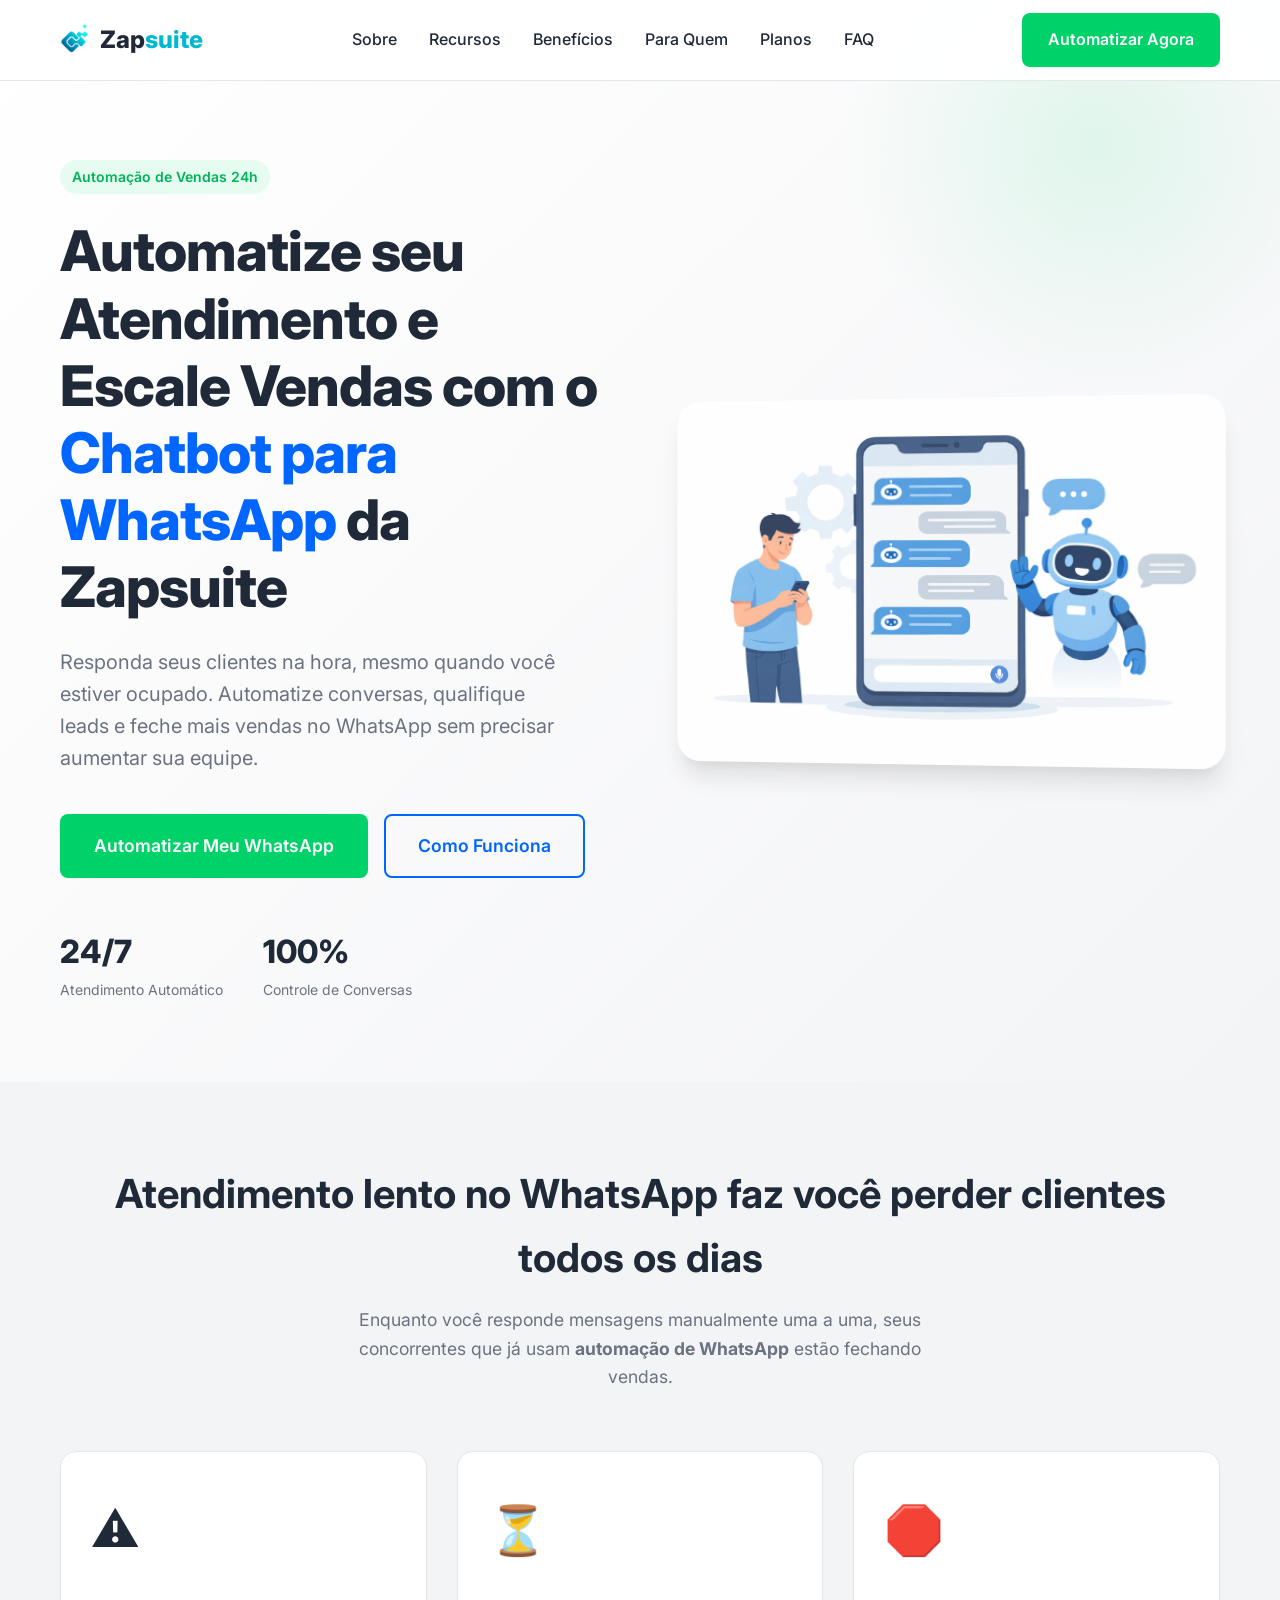
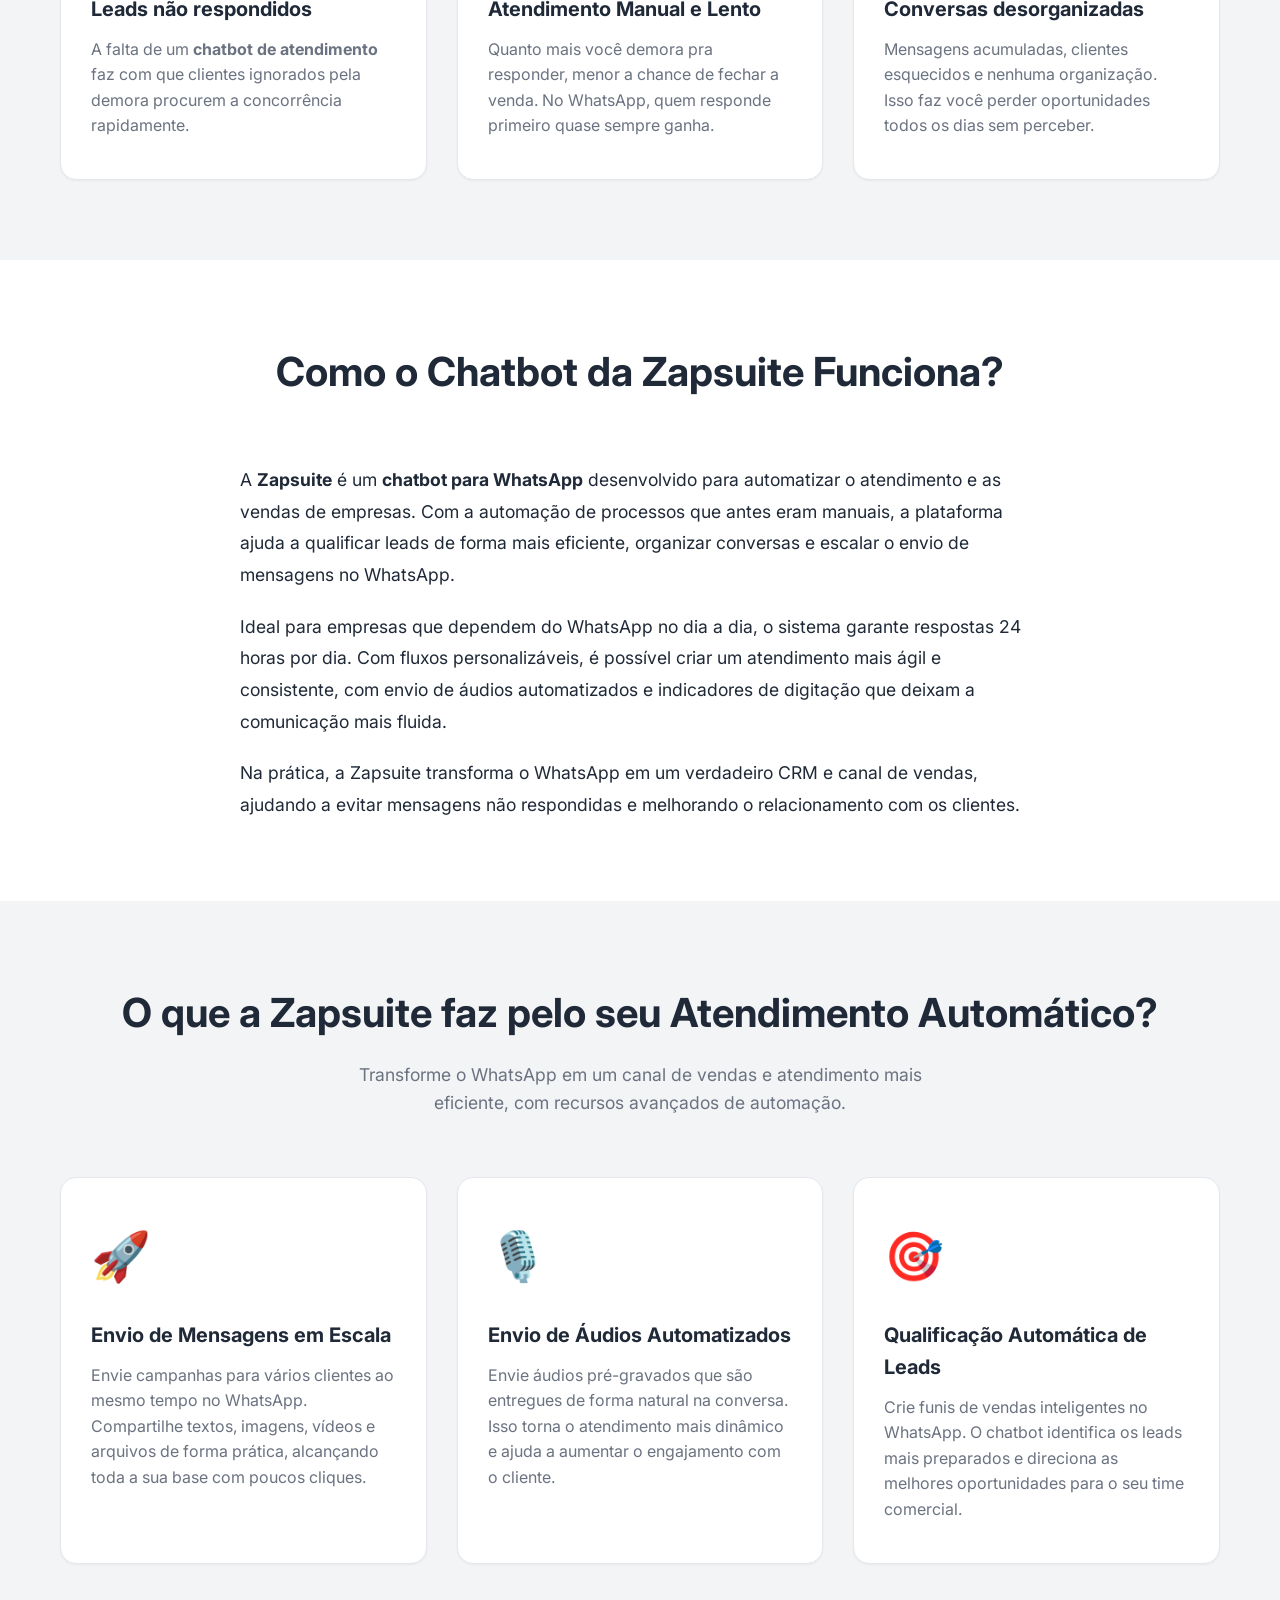
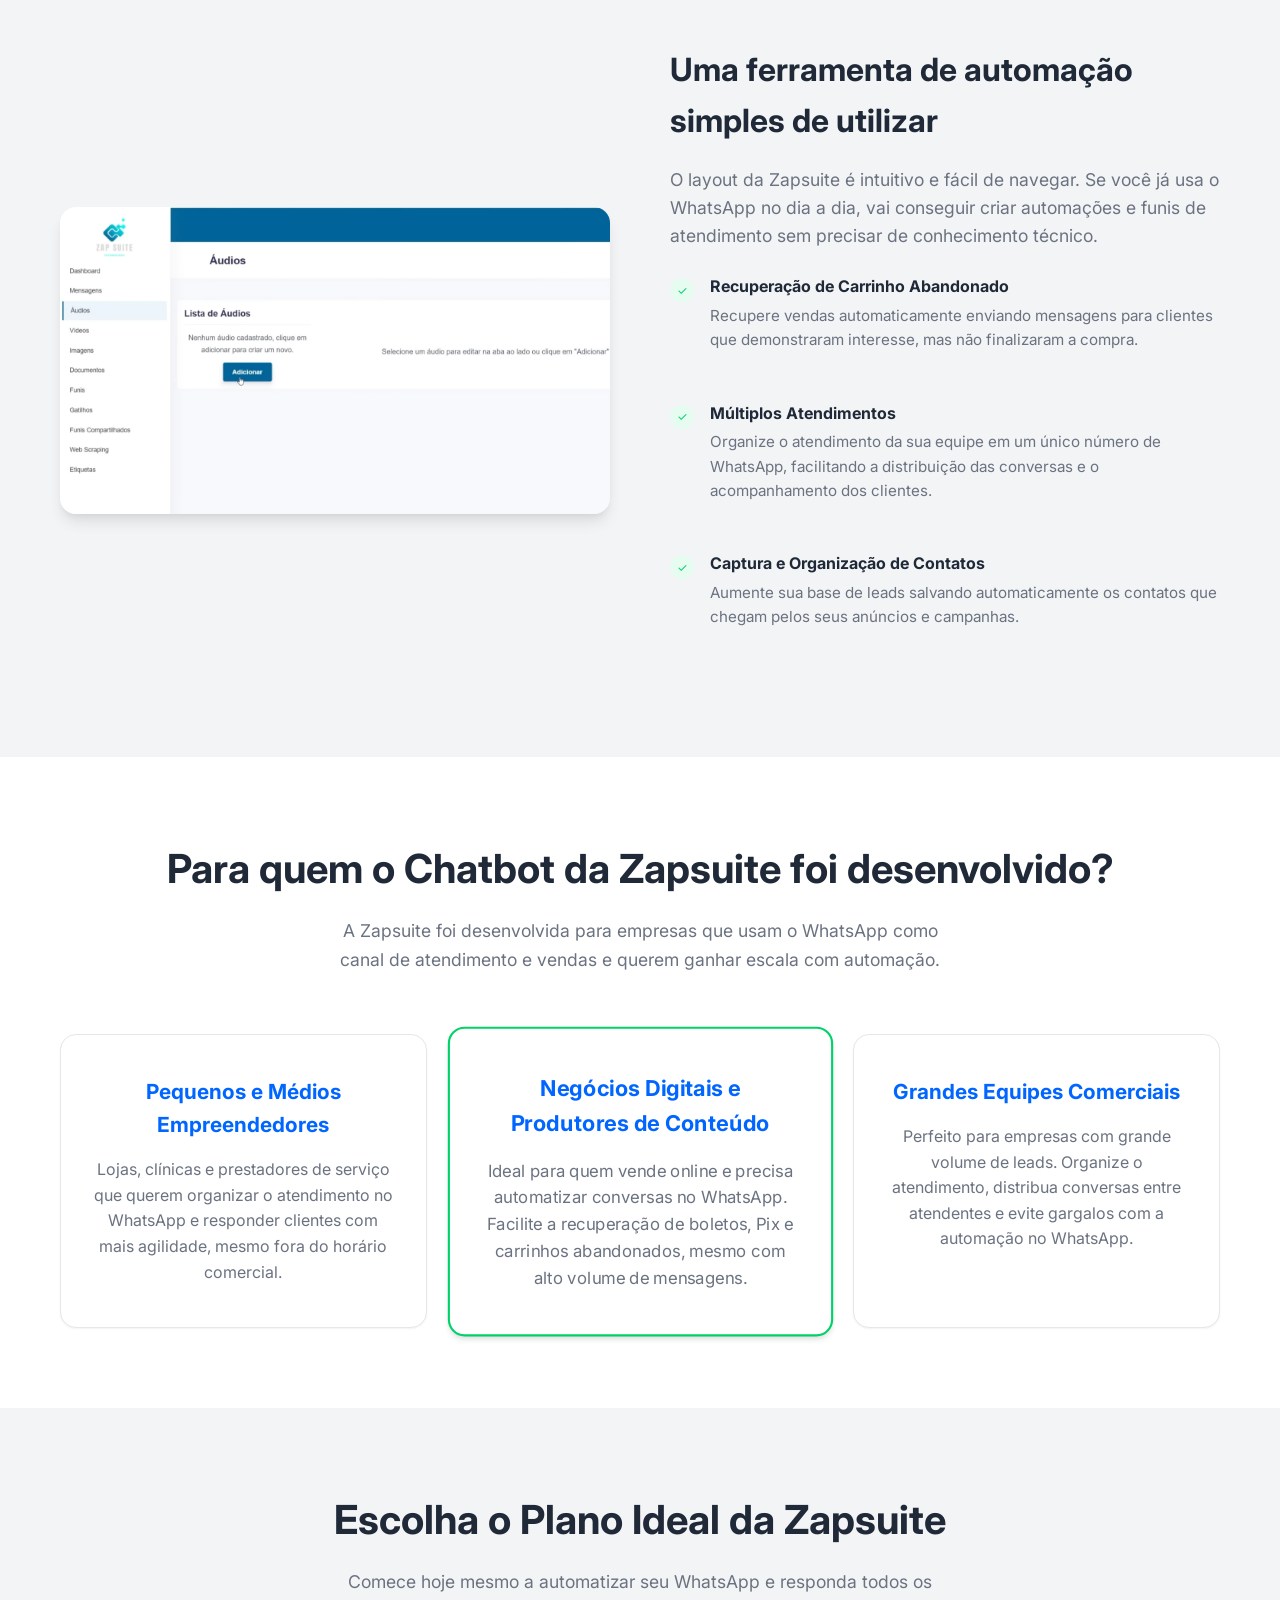
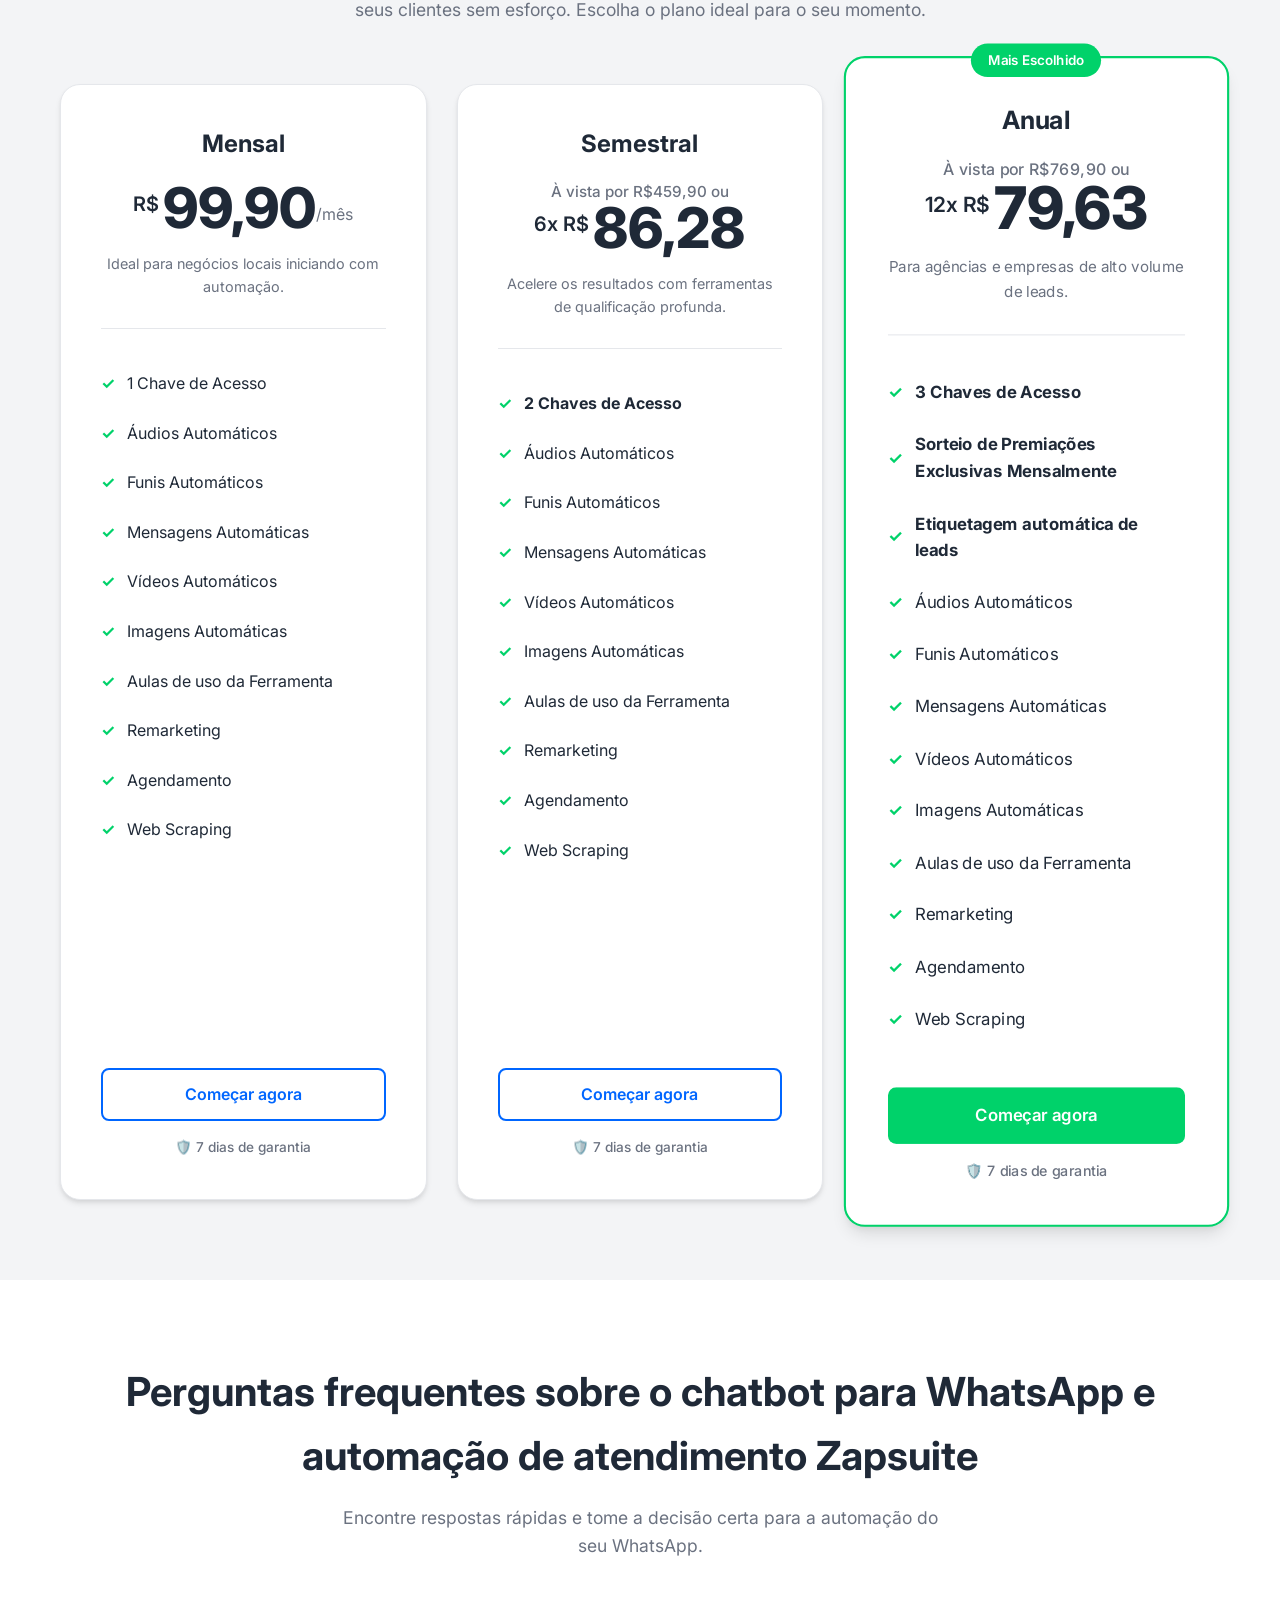
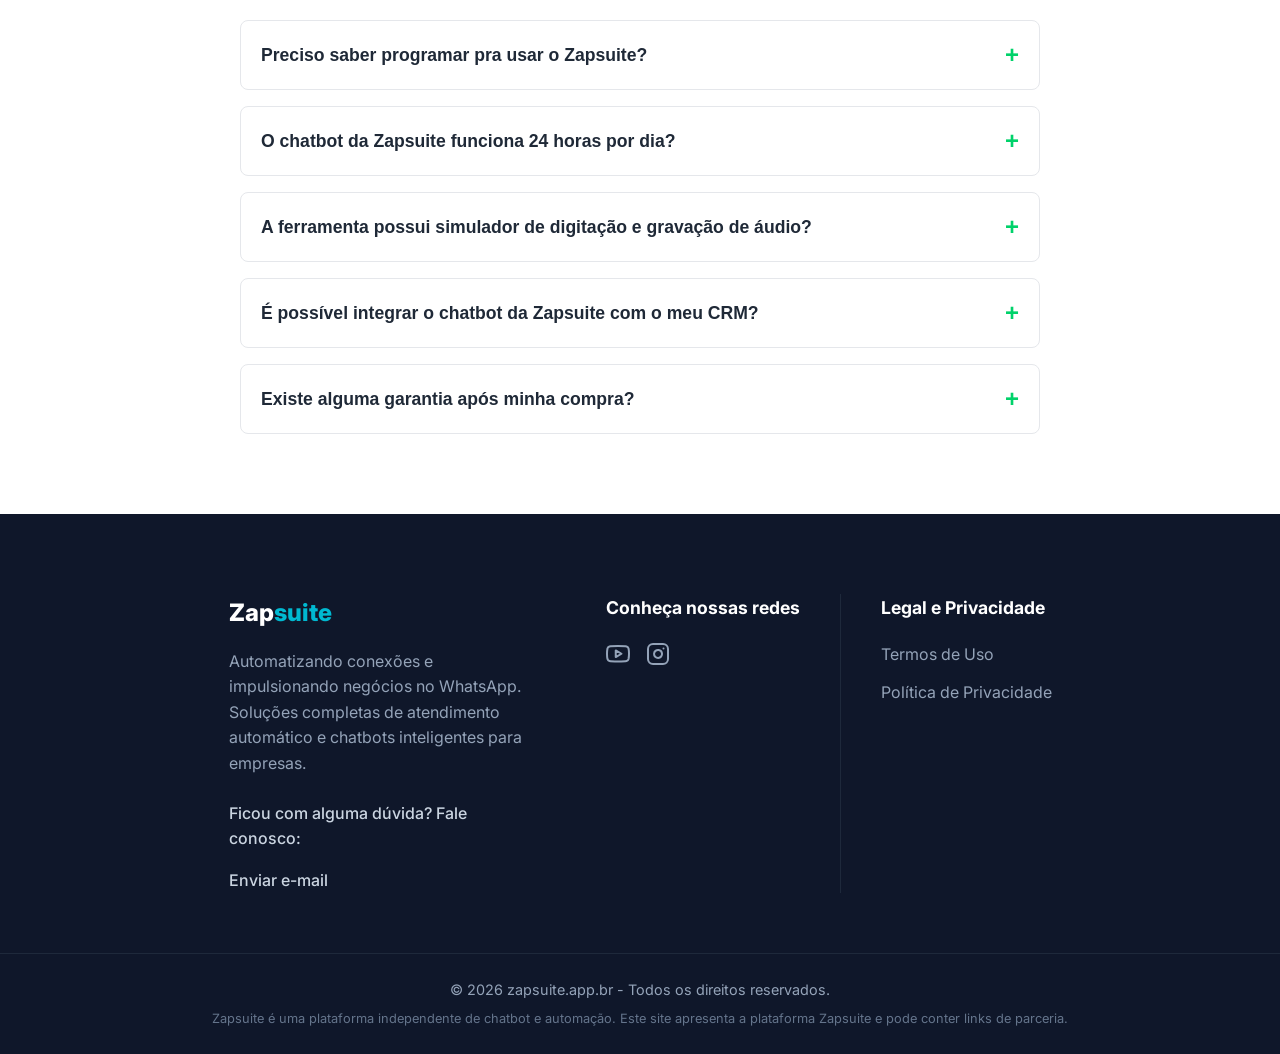
==== index.html @ 50830dad "Update index.html" ====
<!DOCTYPE html>
<html lang="pt-BR">

<head>
    <meta charset="UTF-8">
    <meta name="viewport" content="width=device-width, initial-scale=1.0">
    <title>Zapsuite | Chatbot 24h para WhatsApp e Automação de Vendas</title>

    <meta name="description"
        content="A Zapsuite é um chatbot para WhatsApp focado em automação de vendas e atendimento. Qualifique leads 24 horas por dia e escale seus resultados no WhatsApp.">
    <meta name="keywords"
        content="chatbot para whatsapp, automação de whatsapp, atendimento automático, chatbot de vendas, ferramentas de whatsapp, qualificação de leads whatsapp, disparos em massa, bot para whatsapp">
    <meta name="author" content="Zapsuite">
    <meta name="robots" content="index, follow">
    <link rel="canonical" href="https://zapsuite.app.br/">

    <meta property="og:type" content="website">
    <meta property="og:url" content="https://zapsuite.app.br/">
    <meta property="og:title" content="Zapsuite | Chatbot 24h para WhatsApp e Automação de Vendas">
    <meta property="og:description"
        content="Automatize seu atendimento e vendas no WhatsApp. Responda clientes 24h, qualifique leads e escale seu negócio no automático com a Zapsuite.">
    <meta property="og:image" content="https://zapsuite.app.br/images/hero.png">
    <meta property="og:site_name" content="Zapsuite">
    <meta property="og:locale" content="pt_BR">

    <meta name="twitter:card" content="summary_large_image">
    <meta name="twitter:url" content="https://zapsuite.app.br/">
    <meta name="twitter:title" content="Zapsuite - Chatbot Inteligente para WhatsApp">
    <meta name="twitter:description"
        content="Automatize seu atendimento e vendas no WhatsApp. Responda clientes 24h, qualifique leads e escale seu negócio.">
    <meta name="twitter:image" content="https://zapsuite.app.br/images/hero.png">

    <link rel="icon" href="/favicon.ico" sizes="any">
    <link rel="shortcut icon" href="/favicon.ico">
    <link rel="icon" type="image/png" sizes="32x32" href="https://zapsuite.app.br/images/zapsuite-favicon-32x32.png">
    <link rel="icon" type="image/png" sizes="192x192"
        href="https://zapsuite.app.br/images/zapsuite-favicon-192x192.png">
    <link rel="apple-touch-icon" sizes="180x180"
        href="https://zapsuite.app.br/images/zapsuite-apple-touch-icon-180x180.png">
    <meta name="msapplication-TileImage" content="https://zapsuite.app.br/images/zapsuite-mstile-270x270.png">

    <script type="application/ld+json">
{
  "@context": "https://schema.org",
  "@graph": [
    {
      "@type": "SoftwareApplication",
      "name": "Zapsuite",
      "operatingSystem": "Web",
      "applicationCategory": "BusinessApplication",
      "url": "https://zapsuite.app.br",
      "@id": "https://zapsuite.app.br/#automacao",
      "image": "https://zapsuite.app.br/images/hero.png",
      "description": "Chatbot para WhatsApp desenvolvido para automatizar atendimento, vendas, qualificar leads e organizar conversas de forma inteligente.",
      "offers": [
    {
      "@type": "Offer",
      "name": "Plano Mensal",
      "price": 99.90,
      "priceCurrency": "BRL"
    },
    {
      "@type": "Offer",
      "name": "Plano Semestral",
      "price": 459.90,
      "priceCurrency": "BRL"
    },
    {
      "@type": "Offer",
      "name": "Plano Anual",
      "price": 769.90,
      "priceCurrency": "BRL"
    }
]
    },
    {
      "@type": "Organization",
      "name": "Zapsuite",
      "url": "https://zapsuite.app.br",
      "@id": "https://zapsuite.app.br/#organization",
      "logo": "https://zapsuite.app.br/images/zapsuite-logo.png",
      "sameAs": [
      "https://www.instagram.com/zapsuite",
      "https://www.youtube.com/@zapsuite"
      ],
      "contactPoint": {
        "@type": "ContactPoint",
        "email": "contato@zapsuite.app.br",
        "contactType": "customer service"
      }
    },
    {
      "@type": "FAQPage",
      "mainEntity": [
        {
          "@type": "Question",
          "name": "Preciso saber programar pra usar o Zapsuite?",
          "acceptedAnswer": {
            "@type": "Answer",
            "text": "Não. A Zapsuite foi criada pensando na facilidade de uso do empreendedor. Se você usa o WhatsApp no dia a dia, será capaz de criar funis complexos com nosso construtor de blocos visuais (drag and drop) sem digitar uma linha de código."
          }
        },
        {
          "@type": "Question",
          "name": "O chatbot da Zapsuite funciona 24 horas por dia?",
          "acceptedAnswer": {
            "@type": "Answer",
            "text": "Sim. O atendimento automático funciona de forma ininterrupta, garantindo que seu cliente receba respostas instantâneas, não importando a hora do dia ou o dia da semana."
          }
        },
        {
          "@type": "Question",
          "name": "A ferramenta possui simulador de digitação e gravação de áudio?",
          "acceptedAnswer": {
            "@type": "Answer",
            "text": "Sim. O sistema exibe status de digitação e gravação de áudio para tornar a conversa mais fluida e natural."
          }
        },
        {
          "@type": "Question",
          "name": "É possível integrar o chatbot da Zapsuite com o meu CRM?",
          "acceptedAnswer": {
            "@type": "Answer",
            "text": "Sim. Especialmente no Plano Anual, oferecemos conexões via webhook e API para integrar leads do WhatsApp com ferramentas de marketing, CRM ou sistemas de pagamento."
          }
        },
        {
          "@type": "Question",
          "name": "Existe alguma garantia após minha compra?",
          "acceptedAnswer": {
            "@type": "Answer",
            "text": "Sim. Você possui 7 dias para testar a ferramenta e, caso não goste por qualquer motivo, pode solicitar 100% do seu dinheiro de volta."
          }
        }
      ]
    }
  ]
}
</script>

    <link rel="preconnect" href="https://fonts.googleapis.com">
    <link rel="preconnect" href="https://fonts.gstatic.com" crossorigin>
    <link href="https://fonts.googleapis.com/css2?family=Inter:wght@400;500;600;700;800&display=swap" rel="stylesheet">
    <link rel="stylesheet" href="style.css">
</head>

<body>
    <header class="navbar">
        <div class="container nav-container">
            <a href="https://zapsuite.app.br/" class="logo" aria-label="Zapsuite Início">
                <img src="images/zapsuite-logo.png" alt="Zapsuite Logo" loading="lazy" class="logo-img">
                <span class="logo-text">Zap<span class="highlight">suite</span></span>
            </a>
            <nav class="nav-menu" aria-label="Menu Principal">
                <ul>
                    <li><a href="#about" title="Sobre o Chatbot Zapsuite">Sobre</a></li>
                    <li><a href="#features" title="Recursos de Automação">Recursos</a></li>
                    <li><a href="#benefits" title="Benefícios da Automação de WhatsApp">Benefícios</a></li>
                    <li><a href="#audience" title="Para quem é a Zapsuite?">Para Quem</a></li>
                    <li><a href="#pricing" title="Planos da Zapsuite">Planos</a></li>
                    <li><a href="#faq" title="Dúvidas Frequentes sobre a Zapsuite">FAQ</a></li>
                </ul>
            </nav>
            <a href="#pricing" class="btn btn-primary nav-btn" title="Automatize seu WhatsApp Agora">Automatizar
                Agora</a>
            <button class="mobile-toggle" aria-label="Abrir Menu Mobile">
                <span></span>
                <span></span>
                <span></span>
            </button>
        </div>
    </header>

    <main>
        <section class="hero" aria-labelledby="hero-title">
            <div class="container hero-container">
                <div class="hero-content">
                    <div class="badge">Automação de Vendas 24h</div>
                    <h1 id="hero-title" class="hero-title">Automatize seu Atendimento e Escale Vendas com o <span
                            class="highlight-blue">Chatbot para WhatsApp</span> da Zapsuite</h1>
                    <p class="hero-subtitle">Responda seus clientes na hora, mesmo quando você estiver ocupado.
                        Automatize conversas, qualifique leads e feche mais vendas no WhatsApp sem precisar aumentar sua
                        equipe.</p>
                    <div class="hero-actions">
                        <a href="#pricing" class="btn btn-primary btn-lg" title="Ver planos do Chatbot">Automatizar Meu
                            WhatsApp</a>
                        <a href="#benefits" class="btn btn-outline btn-lg" title="Saiba como funciona">Como Funciona</a>
                    </div>
                    <div class="stats">
                        <div class="stat-item">
                            <strong>24/7</strong>
                            <span>Atendimento Automático</span>
                        </div>
                        <div class="stat-item">
                            <strong>100%</strong>
                            <span>Controle de Conversas</span>
                        </div>
                    </div>
                </div>
                <div class="hero-image">
                    <img src="images/hero.png" alt="Chatbot para WhatsApp automatizando atendimento e vendas no celular"
                        loading="eager">
                    <div class="glow"></div>
                </div>
            </div>
        </section>

        <section id="about" class="pain-points section-padding bg-light">
            <div class="container">
                <header class="section-header text-center">
                    <h2>Atendimento lento no WhatsApp faz você perder clientes todos os dias</h2>
                    <p>Enquanto você responde mensagens manualmente uma a uma, seus concorrentes que já usam
                        <strong>automação de WhatsApp</strong> estão fechando vendas.
                    </p>
                </header>
                <div class="pain-grid">
                    <article class="pain-card">
                        <div class="pain-icon" aria-hidden="true">⚠️</div>
                        <h3>Leads não respondidos</h3>
                        <p>A falta de um <strong>chatbot de atendimento</strong> faz com que clientes ignorados pela
                            demora procurem a concorrência rapidamente.</p>
                    </article>
                    <article class="pain-card">
                        <div class="pain-icon" aria-hidden="true">⏳</div>
                        <h3>Atendimento Manual e Lento</h3>
                        <p>Quanto mais você demora pra responder, menor a chance de fechar a venda. No WhatsApp, quem
                            responde primeiro quase sempre ganha.</p>
                    </article>
                    <article class="pain-card">
                        <div class="pain-icon" aria-hidden="true">🛑</div>
                        <h3>Conversas desorganizadas</h3>
                        <p>Mensagens acumuladas, clientes esquecidos e nenhuma organização. Isso faz você perder
                            oportunidades todos os dias sem perceber.</p>
                    </article>
                </div>
            </div>
        </section>

        <section id="benefits" class="section-padding">
            <div class="container">
                <header class="section-header text-center">
                    <h2>Como o Chatbot da Zapsuite Funciona?</h2>
                </header>
                <div class="content-text"
                    style="max-width: 800px; margin: 0 auto; color: var(--text-color); font-size: 1.1rem; line-height: 1.8;">
                    <p style="margin-bottom: 20px;">A <strong>Zapsuite</strong> é um <strong>chatbot para
                            WhatsApp</strong> desenvolvido para automatizar o atendimento e as vendas de empresas. Com a
                        automação de processos que antes eram manuais, a plataforma ajuda a qualificar leads de forma
                        mais eficiente, organizar conversas e escalar o envio de mensagens no WhatsApp.</p>
                    <p style="margin-bottom: 20px;">Ideal para empresas que dependem do WhatsApp no dia a dia, o sistema
                        garante respostas 24 horas por dia. Com fluxos personalizáveis, é possível criar um atendimento
                        mais ágil e consistente, com envio de áudios automatizados e indicadores de digitação que deixam
                        a comunicação mais fluida.</p>
                    <p>Na prática, a Zapsuite transforma o WhatsApp em um verdadeiro CRM e canal de vendas, ajudando a
                        evitar mensagens não respondidas e melhorando o relacionamento com os clientes.</p>
                </div>
            </div>
        </section>

        <section id="features" class="features section-padding bg-light">
            <div class="container">
                <header class="section-header text-center">
                    <h2>O que a Zapsuite faz pelo seu Atendimento Automático?</h2>
                    <p>Transforme o WhatsApp em um canal de vendas e atendimento mais eficiente, com recursos avançados
                        de automação.</p>
                </header>

                <div class="features-grid">
                    <article class="feature-card">
                        <div class="feature-icon" aria-hidden="true">🚀</div>
                        <h3>Envio de Mensagens em Escala</h3>
                        <p>Envie campanhas para vários clientes ao mesmo tempo no WhatsApp. Compartilhe textos, imagens,
                            vídeos e arquivos de forma prática, alcançando toda a sua base com poucos cliques.</p>
                    </article>
                    <article class="feature-card">
                        <div class="feature-icon" aria-hidden="true">🎙️</div>
                        <h3>Envio de Áudios Automatizados</h3>
                        <p>Envie áudios pré-gravados que são entregues de forma natural na conversa. Isso torna o
                            atendimento mais dinâmico e ajuda a aumentar o engajamento com o cliente.</p>
                    </article>
                    <article class="feature-card">
                        <div class="feature-icon" aria-hidden="true">🎯</div>
                        <h3>Qualificação Automática de Leads</h3>
                        <p>Crie funis de vendas inteligentes no WhatsApp. O chatbot identifica os leads mais preparados
                            e direciona as melhores oportunidades para o seu time comercial.</p>
                    </article>
                </div>

                <div class="feature-showcase">
                    <div class="showcase-image">
                        <img src="images/dashboard.png" alt="Dashboard da Zapsuite mostrando dados de vendas"
                            loading="lazy">
                        <div class="glow-blue"></div>
                    </div>
                    <div class="showcase-content">
                        <h2>Uma ferramenta de automação simples de utilizar</h2>
                        <p>O layout da Zapsuite é intuitivo e fácil de navegar. Se você já usa o WhatsApp no dia a dia,
                            vai conseguir criar automações e funis de atendimento sem precisar de conhecimento técnico.
                        </p>
                        <ul class="feature-list mt-4">
                            <li>
                                <span class="check-icon" aria-hidden="true">✓</span>
                                <div>
                                    <strong>Recuperação de Carrinho Abandonado</strong>
                                    <p>Recupere vendas automaticamente enviando mensagens para clientes que demonstraram
                                        interesse, mas não finalizaram a compra.</p>
                                </div>
                            </li>
                            <li>
                                <span class="check-icon" aria-hidden="true">✓</span>
                                <div>
                                    <strong>Múltiplos Atendimentos</strong>
                                    <p>Organize o atendimento da sua equipe em um único número de WhatsApp, facilitando
                                        a distribuição das conversas e o acompanhamento dos clientes.</p>
                                </div>
                            </li>
                            <li>
                                <span class="check-icon" aria-hidden="true">✓</span>
                                <div>
                                    <strong>Captura e Organização de Contatos</strong>
                                    <p>Aumente sua base de leads salvando automaticamente os contatos que chegam pelos
                                        seus anúncios e campanhas.</p>
                                </div>
                            </li>
                        </ul>
                    </div>
                </div>
            </div>
        </section>

        <section id="audience" class="audience section-padding">
            <div class="container">
                <header class="section-header text-center">
                    <h2>Para quem o Chatbot da Zapsuite foi desenvolvido?</h2>
                    <p>A Zapsuite foi desenvolvida para empresas que usam o WhatsApp como canal de atendimento e vendas
                        e querem ganhar escala com automação.</p>
                </header>
                <div class="audience-grid">
                    <article class="audience-card">
                        <h3>Pequenos e Médios Empreendedores</h3>
                        <p>Lojas, clínicas e prestadores de serviço que querem organizar o atendimento no WhatsApp e
                            responder clientes com mais agilidade, mesmo fora do horário comercial.</p>
                    </article>
                    <article class="audience-card highlight-card">
                        <h3>Negócios Digitais e Produtores de Conteúdo</h3>
                        <p>Ideal para quem vende online e precisa automatizar conversas no WhatsApp. Facilite a
                            recuperação de boletos, Pix e carrinhos abandonados, mesmo com alto volume de mensagens.</p>
                    </article>
                    <article class="audience-card">
                        <h3>Grandes Equipes Comerciais</h3>
                        <p>Perfeito para empresas com grande volume de leads. Organize o atendimento, distribua
                            conversas entre atendentes e evite gargalos com a automação no WhatsApp.</p>
                    </article>
                </div>
            </div>
        </section>

        <section id="pricing" class="pricing section-padding bg-light">
            <div class="container">
                <header class="section-header text-center">
                    <h2>Escolha o Plano Ideal da Zapsuite</h2>
                    <p>Comece hoje mesmo a automatizar seu WhatsApp e responda todos os seus clientes sem esforço.
                        Escolha o plano ideal para o seu momento.</p>
                </header>

                <div class="pricing-grid">
                    <article class="pricing-card">
                        <header class="plan-header">
                            <h3 class="plan-name">Mensal</h3>
                            <div class="plan-price">
                                <span class="currency">R$</span>
                                <span class="amount">99,90</span>
                                <span class="period">/mês</span>
                            </div>
                            <p class="plan-desc">Ideal para negócios locais iniciando com automação.</p>
                        </header>
                        <ul class="plan-features">
                            <li>1 Chave de Acesso</li>
                            <li>Áudios Automáticos</li>
                            <li>Funis Automáticos</li>
                            <li>Mensagens Automáticas</li>
                            <li>Vídeos Automáticos</li>
                            <li>Imagens Automáticas</li>
                            <li>Aulas de uso da Ferramenta</li>
                            <li>Remarketing</li>
                            <li>Agendamento</li>
                            <li>Web Scraping</li>
                        </ul>
                        <a href="https://pay.kiwify.com.br/fV0iAdK?afid=9sRU19Lx" rel="nofollow noopener"
                            class="btn btn-outline btn-block" title="Assinar o Plano Mensal">Começar agora</a>
                        <p class="plan-guarantee">🛡️ 7 dias de garantia</p>
                    </article>

                    <article class="pricing-card">
                        <header class="plan-header">
                            <h3 class="plan-name">Semestral</h3>
                            <div class="plan-price-cash">À vista por R$459,90 ou</div>
                            <div class="plan-price">
                                <span class="currency">6x R$</span>
                                <span class="amount">86,28</span>
                            </div>
                            <p class="plan-desc">Acelere os resultados com ferramentas de qualificação profunda.</p>
                        </header>
                        <ul class="plan-features">
                            <li><strong>2 Chaves de Acesso</strong></li>
                            <li>Áudios Automáticos</li>
                            <li>Funis Automáticos</li>
                            <li>Mensagens Automáticas</li>
                            <li>Vídeos Automáticos</li>
                            <li>Imagens Automáticas</li>
                            <li>Aulas de uso da Ferramenta</li>
                            <li>Remarketing</li>
                            <li>Agendamento</li>
                            <li>Web Scraping</li>
                        </ul>
                        <a href="https://pay.kiwify.com.br/9cfIjAB?afid=9sRU19Lx" rel="nofollow noopener"
                            class="btn btn-outline btn-block" title="Assinar o Plano Semestral">Começar agora</a>
                        <p class="plan-guarantee">🛡️ 7 dias de garantia</p>
                    </article>

                    <article class="pricing-card popular">
                        <div class="popular-badge">Mais Escolhido</div>
                        <header class="plan-header">
                            <h3 class="plan-name">Anual</h3>
                            <div class="plan-price-cash">À vista por R$769,90 ou</div>
                            <div class="plan-price">
                                <span class="currency">12x R$</span>
                                <span class="amount">79,63</span>
                            </div>
                            <p class="plan-desc">Para agências e empresas de alto volume de leads.</p>
                        </header>
                        <ul class="plan-features">
                            <li><strong>3 Chaves de Acesso</strong></li>
                            <li><strong>Sorteio de Premiações Exclusivas Mensalmente</strong></li>
                            <li><strong>Etiquetagem automática de leads</strong></li>
                            <li>Áudios Automáticos</li>
                            <li>Funis Automáticos</li>
                            <li>Mensagens Automáticas</li>
                            <li>Vídeos Automáticos</li>
                            <li>Imagens Automáticas</li>
                            <li>Aulas de uso da Ferramenta</li>
                            <li>Remarketing</li>
                            <li>Agendamento</li>
                            <li>Web Scraping</li>
                        </ul>
                        <a href="https://pay.kiwify.com.br/ILsc3TI?afid=9sRU19Lx" rel="nofollow noopener"
                            class="btn btn-primary btn-block" title="Assinar o Plano Anual">Começar agora</a>
                        <p class="plan-guarantee">🛡️ 7 dias de garantia</p>
                    </article>
                </div>
            </div>
        </section>

        <section id="faq" class="faq section-padding">
            <div class="container">
                <header class="section-header text-center">
                    <h2>Perguntas frequentes sobre o chatbot para WhatsApp e automação de atendimento Zapsuite</h2>
                    <p>Encontre respostas rápidas e tome a decisão certa para a automação do seu WhatsApp.</p>
                </header>
                <div class="faq-list">
                    <article class="faq-item">
                        <button class="faq-question" aria-expanded="false">
                            Preciso saber programar pra usar o Zapsuite?
                            <span class="faq-icon" aria-hidden="true">+</span>
                        </button>
                        <div class="faq-answer">
                            <p>Não. A Zapsuite foi criada pensando na facilidade de uso do empreendedor. Se você usa o
                                WhatsApp no dia a dia, será capaz de criar funis complexos com nosso construtor de
                                blocos visuais (drag and drop) sem digitar uma linha de código.</p>
                        </div>
                    </article>
                    <article class="faq-item">
                        <button class="faq-question" aria-expanded="false">
                            O chatbot da Zapsuite funciona 24 horas por dia?
                            <span class="faq-icon" aria-hidden="true">+</span>
                        </button>
                        <div class="faq-answer">
                            <p>Sim. O atendimento automático funciona de forma ininterrupta, garantindo que seu cliente
                                receba respostas instantâneas, não importando a hora do dia ou o dia da semana.</p>
                        </div>
                    </article>
                    <article class="faq-item">
                        <button class="faq-question" aria-expanded="false">
                            A ferramenta possui simulador de digitação e gravação de áudio?
                            <span class="faq-icon" aria-hidden="true">+</span>
                        </button>
                        <div class="faq-answer">
                            <p>Sim. O sistema exibe status de digitação e gravação de áudio para tornar a conversa mais
                                fluida e natural.</p>
                        </div>
                    </article>
                    <article class="faq-item">
                        <button class="faq-question" aria-expanded="false">
                            É possível integrar o chatbot da Zapsuite com o meu CRM?
                            <span class="faq-icon" aria-hidden="true">+</span>
                        </button>
                        <div class="faq-answer">
                            <p>Sim. Especialmente no Plano Anual, oferecemos conexões via webhook e API para integrar
                                leads do WhatsApp com ferramentas de marketing, CRM ou sistemas de pagamento.</p>
                        </div>
                    </article>
                    <article class="faq-item">
                        <button class="faq-question" aria-expanded="false">
                            Existe alguma garantia após minha compra?
                            <span class="faq-icon" aria-hidden="true">+</span>
                        </button>
                        <div class="faq-answer">
                            <p>Sim. Você possui 7 dias para testar a ferramenta e, caso não goste por qualquer motivo,
                                pode solicitar 100% do seu dinheiro de volta.</p>
                        </div>
                    </article>
                </div>
            </div>
        </section>
    </main>

    <footer class="footer">
        <div class="container footer-container">
            <div class="footer-brand">
                <a href="https://zapsuite.app.br/" class="logo" aria-label="Zapsuite Footer Logo">
                    <span class="logo-text">Zap<span class="highlight">suite</span></span>
                </a>
                <p>Automatizando conexões e impulsionando negócios no WhatsApp. Soluções completas de atendimento
                    automático e chatbots inteligentes para empresas.</p>
                <address class="contact-info mt-4" style="font-style: normal;">
                    <p>Ficou com alguma dúvida? Fale conosco:</p>
                    <p><a id="email-link">Enviar e-mail</a></p>
                </address>
                <script>
                    document.addEventListener("DOMContentLoaded", function () {
                        const user = "contato";
                        const domain = "zapsuite.app.br";
                        document.getElementById("email-link").href = "mailto:" + user + "@" + domain;
                    });
                </script>
            </div>
            <nav class="footer-links" aria-label="Navegação do Rodapé">
                <div class="link-group">
                    <h4>Conheça nossas redes</h4>
                    <div class="social-icons">
                        <a href="https://www.youtube.com/@zapsuite" target="_blank" rel="noopener noreferrer"
                            aria-label="YouTube">
                            <svg xmlns="http://www.w3.org/2000/svg" width="24" height="24" viewBox="0 0 24 24"
                                fill="none" stroke="currentColor" stroke-width="2" stroke-linecap="round"
                                stroke-linejoin="round" class="feather feather-youtube">
                                <path
                                    d="M22.54 6.42a2.78 2.78 0 0 0-1.94-2C18.88 4 12 4 12 4s-6.88 0-8.6.46a2.78 2.78 0 0 0-1.94 2A29 29 0 0 0 1 11.75a29 29 0 0 0 .46 5.33A2.78 2.78 0 0 0 3.4 19c1.72.46 8.6.46 8.6.46s6.88 0 8.6-.46a2.78 2.78 0 0 0 1.94-2 29 29 0 0 0 .46-5.25 29 29 0 0 0-.46-5.33z">
                                </path>
                                <polygon points="9.75 15.02 15.5 11.75 9.75 8.48 9.75 15.02"></polygon>
                            </svg>
                        </a>
                        <a href="https://www.instagram.com/zapsuite" target="_blank" rel="noopener noreferrer"
                            aria-label="Instagram">
                            <svg xmlns="http://www.w3.org/2000/svg" width="24" height="24" viewBox="0 0 24 24"
                                fill="none" stroke="currentColor" stroke-width="2" stroke-linecap="round"
                                stroke-linejoin="round" class="feather feather-instagram">
                                <rect x="2" y="2" width="20" height="20" rx="5" ry="5"></rect>
                                <path d="M16 11.37A4 4 0 1 1 12.63 8 4 4 0 0 1 16 11.37z"></path>
                                <line x1="17.5" y1="6.5" x2="17.51" y2="6.5"></line>
                            </svg>
                        </a>
                    </div>
                </div>
                <div class="link-group">
                    <h4>Legal e Privacidade</h4>
                    <ul>
                        <li><a href="termos-de-uso.html">Termos de Uso</a></li>
                        <li><a href="politica-de-privacidade.html">Política de Privacidade</a></li>
                    </ul>
                </div>
            </nav>
        </div>
        <div class="footer-bottom">
            <div class="container">
                <p>&copy; 2026 zapsuite.app.br - Todos os direitos reservados.</p>
                <p class="copyright-notice">Zapsuite é uma plataforma independente de chatbot e automação. Este site
                    apresenta a plataforma Zapsuite e pode conter links de parceria.</p>
            </div>
        </div>
    </footer>

    <script src="script.js"></script>
</body>

</html>
---- style.css ----
/* Variables */
:root {
    --primary-color: #00d26a; /* WhatsApp green */
    --primary-dark: #00b359;
    --primary-light: #e6fcf0;
    --secondary-color: #0066ff; /* Deep blue */
    --secondary-dark: #0052cc;
    --text-color: #1f2937;
    --text-muted: #6b7280;
    --bg-color: #ffffff;
    --bg-light: #f3f4f6;
    --card-bg: #ffffff;
    --border-color: #e5e7eb;
    --shadow-sm: 0 1px 2px 0 rgba(0, 0, 0, 0.05);
    --shadow-md: 0 4px 6px -1px rgba(0, 0, 0, 0.1), 0 2px 4px -1px rgba(0, 0, 0, 0.06);
    --shadow-lg: 0 10px 15px -3px rgba(0, 0, 0, 0.1), 0 4px 6px -2px rgba(0, 0, 0, 0.05);
    --shadow-hover: 0 20px 25px -5px rgba(0, 0, 0, 0.1), 0 10px 10px -5px rgba(0, 0, 0, 0.04);
    --transition: all 0.3s ease;
}

/* Reset & Base Styles */
* { margin: 0; padding: 0; box-sizing: border-box; }
html { scroll-behavior: smooth; }
body { font-family: 'Inter', sans-serif; color: var(--text-color); background-color: var(--bg-color); line-height: 1.6; overflow-x: hidden; }
a { text-decoration: none; color: inherit; transition: var(--transition); }
ul { list-style: none; }
img { max-width: 100%; height: auto; display: block; }
.container { max-width: 1200px; margin: 0 auto; padding: 0 20px; }
.section-padding { padding: 80px 0; }
.bg-light { background-color: var(--bg-light); }
.text-center { text-align: center; }
.highlight { color: var(--primary-color); }
.logo-text .highlight { color: #00B9D1; }
.highlight-blue { color: var(--secondary-color); }
.mt-4 { margin-top: 24px; }

/* Buttons */
.btn { display: inline-flex; align-items: center; justify-content: center; padding: 12px 24px; border-radius: 8px; font-weight: 600; cursor: pointer; transition: var(--transition); border: 2px solid transparent; }
.btn-primary { background-color: var(--primary-color); color: white; }
.btn-primary:hover { background-color: var(--primary-dark); transform: translateY(-2px); box-shadow: 0 4px 12px rgba(0, 210, 106, 0.3); }
.btn-outline { background-color: transparent; color: var(--secondary-color); border-color: var(--secondary-color); }
.btn-outline:hover { background-color: var(--secondary-color); color: white; transform: translateY(-2px); }
.btn-lg { padding: 16px 32px; font-size: 1.1rem; }
.btn-block { display: flex; width: 100%; }

/* Navbar */
.navbar { position: fixed; top: 0; left: 0; width: 100%; background: rgba(255, 255, 255, 0.9); backdrop-filter: blur(10px); z-index: 1000; border-bottom: 1px solid var(--border-color); transition: var(--transition); }
.nav-container { display: flex; align-items: center; justify-content: space-between; height: 80px; }
.logo { font-size: 1.5rem; font-weight: 800; display: flex; align-items: center; gap: 8px; }
.logo-img { width: 32px; height: 32px; object-fit: contain; }
.nav-menu ul { display: flex; gap: 32px; }
.nav-menu a { font-weight: 500; color: var(--text-color); }
.nav-menu a:hover { color: var(--primary-color); }
.mobile-toggle { display: none; background: none; border: none; cursor: pointer; flex-direction: column; gap: 6px; }
.mobile-toggle span { display: block; width: 25px; height: 3px; background-color: var(--text-color); border-radius: 3px; transition: var(--transition); }

/* Hero Section */
.hero { padding: 160px 0 80px; background: linear-gradient(135deg, rgba(255,255,255,1) 0%, rgba(243,244,246,1) 100%); position: relative; overflow: hidden; }
.hero::before { content: ''; position: absolute; top: -10%; right: -5%; width: 500px; height: 500px; background: radial-gradient(circle, rgba(0,210,106,0.1) 0%, rgba(255,255,255,0) 70%); z-index: 0; }
.hero-container { display: flex; align-items: center; gap: 60px; position: relative; z-index: 1; }
.hero-content { flex: 1; }
.badge { display: inline-block; padding: 6px 12px; background-color: var(--primary-light); color: var(--primary-dark); border-radius: 20px; font-size: 0.875rem; font-weight: 600; margin-bottom: 24px; }
.hero-title { font-size: 3.5rem; font-weight: 800; line-height: 1.2; margin-bottom: 24px; letter-spacing: -1px; }
.hero-subtitle { font-size: 1.25rem; color: var(--text-muted); margin-bottom: 40px; max-width: 90%; }
.hero-actions { display: flex; gap: 16px; margin-bottom: 48px; }
.stats { display: flex; gap: 40px; }
.stat-item strong { display: block; font-size: 2rem; font-weight: 800; color: var(--text-color); }
.stat-item span { color: var(--text-muted); font-size: 0.875rem; }
.hero-image { flex: 1; position: relative; }
.hero-image img { border-radius: 24px; box-shadow: var(--shadow-hover); transform: perspective(1000px) rotateY(-5deg); transition: var(--transition); }
.hero-image img:hover { transform: perspective(1000px) rotateY(0deg) translateY(-10px); }

/* Shared Headers */
.section-header { margin-bottom: 60px; }
.section-header h2 { font-size: 2.5rem; font-weight: 700; margin-bottom: 16px; }
.section-header p { font-size: 1.1rem; color: var(--text-muted); max-width: 600px; margin: 0 auto; }

/* Pain Points / About */
.pain-grid { display: grid; grid-template-columns: repeat(3, 1fr); gap: 30px; }
.pain-card { background: var(--card-bg); padding: 40px 30px; border-radius: 16px; box-shadow: var(--shadow-sm); border: 1px solid var(--border-color); transition: var(--transition); }
.pain-card:hover { transform: translateY(-5px); box-shadow: var(--shadow-md); border-left: 4px solid #ef4444; }
.pain-icon { font-size: 3rem; margin-bottom: 24px; }
.pain-card h3 { font-size: 1.25rem; margin-bottom: 12px; }
.pain-card p { color: var(--text-muted); }

/* Features */
.features-grid { display: grid; grid-template-columns: repeat(3, 1fr); gap: 30px; margin-bottom: 80px; }
.feature-card { background: var(--card-bg); padding: 40px 30px; border-radius: 16px; box-shadow: var(--shadow-sm); border: 1px solid var(--border-color); transition: var(--transition); }
.feature-card:hover { transform: translateY(-5px); box-shadow: var(--shadow-md); border-color: var(--primary-light); }
.feature-icon { font-size: 3rem; margin-bottom: 24px; }
.feature-card h3 { font-size: 1.25rem; margin-bottom: 12px; }
.feature-card p { color: var(--text-muted); }
.feature-showcase { display: flex; align-items: center; gap: 60px; margin-top: 60px; }
.showcase-image { flex: 1; }
.showcase-image img { border-radius: 16px; box-shadow: var(--shadow-lg); }
.showcase-content { flex: 1; }
.showcase-content h2 { font-size: 2rem; margin-bottom: 20px; }
.showcase-content p { color: var(--text-muted); font-size: 1.1rem; margin-bottom: 24px; }
.feature-list li { display: flex; gap: 16px; margin-bottom: 24px; }
.check-icon { display: flex; align-items: center; justify-content: center; width: 24px; height: 24px; background-color: var(--primary-light); color: var(--primary-color); border-radius: 50%; font-size: 12px; flex-shrink: 0; margin-top: 4px; }
.feature-list strong { display: block; margin-bottom: 4px; color: var(--text-color); }
.feature-list p { color: var(--text-muted); font-size: 0.95rem; }

/* Target Audience */
.audience-grid { display: grid; grid-template-columns: repeat(3, 1fr); gap: 30px; }
.audience-card { background: var(--card-bg); padding: 40px 30px; border-radius: 16px; box-shadow: var(--shadow-sm); border: 1px solid var(--border-color); text-align: center; }
.audience-card h3 { font-size: 1.3rem; margin-bottom: 16px; color: var(--secondary-color); }
.audience-card p { color: var(--text-muted); }
.highlight-card { border: 2px solid var(--primary-color); transform: scale(1.05); box-shadow: var(--shadow-md); }

/* Pricing */
.pricing-grid { display: grid; grid-template-columns: repeat(3, 1fr); gap: 30px; align-items: stretch; }
.pricing-card { background: var(--card-bg); border-radius: 20px; padding: 40px; box-shadow: var(--shadow-md); border: 1px solid var(--border-color); position: relative; transition: var(--transition); display: flex; flex-direction: column; }
.pricing-card:hover { transform: translateY(-10px); box-shadow: var(--shadow-hover); }
.pricing-card.popular { border-color: var(--primary-color); border-width: 2px; transform: scale(1.05); box-shadow: var(--shadow-lg); }
.pricing-card.popular:hover { transform: scale(1.05) translateY(-5px); }
.popular-badge { position: absolute; top: -14px; left: 50%; transform: translateX(-50%); background: var(--primary-color); color: white; padding: 6px 16px; border-radius: 20px; font-size: 0.8rem; font-weight: 600; white-space: nowrap; }
.plan-header { text-align: center; margin-bottom: 30px; padding-bottom: 30px; border-bottom: 1px solid var(--border-color); }
.plan-name { font-size: 1.5rem; font-weight: 700; margin-bottom: 16px; }
.plan-price-cash { font-size: 0.95rem; color: var(--text-muted); font-weight: 500; margin-bottom: -4px; display: block; }
.plan-price { display: flex; align-items: flex-start; justify-content: center; margin-bottom: 16px; }
.currency { font-size: 1.25rem; font-weight: 600; margin-top: 8px; margin-right: 4px; }
.amount { font-size: 3.5rem; font-weight: 800; line-height: 1; }
.period { color: var(--text-muted); margin-top: auto; margin-bottom: 8px; }
.plan-desc { color: var(--text-muted); font-size: 0.9rem; }
.plan-features { margin-bottom: 40px; flex-grow: 1; }
.plan-features li { padding: 12px 0; color: var(--text-color); display: flex; align-items: center; gap: 12px; }
.plan-features li::before { content: '✓'; color: var(--primary-color); font-weight: bold; }
.plan-guarantee { text-align: center; font-size: 0.85rem; color: var(--text-muted); margin-top: 16px; font-weight: 500; }

/* FAQ */
.faq-list { max-width: 800px; margin: 0 auto; display: flex; flex-direction: column; gap: 16px; }
.faq-item { background: var(--card-bg); border-radius: 8px; border: 1px solid var(--border-color); overflow: hidden; }
.faq-question { width: 100%; padding: 20px; display: flex; justify-content: space-between; align-items: center; background: none; border: none; font-size: 1.1rem; font-weight: 600; color: var(--text-color); cursor: pointer; text-align: left; transition: var(--transition); }
.faq-question:hover { background-color: var(--primary-light); }
.faq-icon { font-size: 1.5rem; color: var(--primary-color); transition: transform 0.3s; }
.faq-answer { padding: 0 20px; max-height: 0; overflow: hidden; transition: max-height 0.3s ease-out; }
.faq-answer p { padding-bottom: 20px; color: var(--text-muted); }
.faq-item.active .faq-answer { max-height: 500px; }
.faq-item.active .faq-icon { transform: rotate(45deg); }

/* Footer */
/* Footer */
.footer { background-color: #0f172a; color: white; padding: 80px 0 0; }
.footer-container { display: flex; flex-wrap: wrap; justify-content: space-around; max-width: 900px; margin: 0 auto 60px auto; gap: 40px; }
.footer-brand p { color: #94a3b8; margin-top: 16px; max-width: 300px; }
.contact-info p { color: #cbd5e1; font-weight: 500; }
.footer-links { display: flex; gap: 40px; flex-wrap: wrap; }
.link-group:first-child { border-right: 1px solid #1e293b; padding-right: 40px; }
.link-group h4 { margin-bottom: 20px; font-size: 1.1rem; }
.link-group ul li { margin-bottom: 12px; }
.link-group a { color: #94a3b8; }
.link-group a:hover { color: white; }
.social-icons { display: flex; gap: 16px; align-items: center; }
.social-icons a { display: flex; align-items: center; justify-content: center; color: #94a3b8; transition: var(--transition); }
.social-icons a:hover { color: var(--primary-color); transform: translateY(-2px); }
.footer-bottom { border-top: 1px solid #1e293b; padding: 24px 0; text-align: center; color: #94a3b8; font-size: 0.9rem; }
.copyright-notice { font-size: 0.8rem; margin-top: 8px; color: #64748b; }

/* Responsive */
@media (max-width: 992px) {
    .hero-title { font-size: 2.5rem; }
    .hero-container { flex-direction: column; text-align: center; }
    .hero-actions { justify-content: center; }
    .stats { justify-content: center; }
    
    .pain-grid, .features-grid, .audience-grid { grid-template-columns: 1fr 1fr; }
    .feature-showcase { flex-direction: column; }
    
    .pricing-grid { grid-template-columns: 1fr; max-width: 500px; margin: 0 auto; gap: 40px; }
    .pricing-card.popular { transform: scale(1); }
    .pricing-card.popular:hover { transform: translateY(-5px); }
    
    .footer-container { grid-template-columns: 1fr 1fr; }
}

@media (max-width: 768px) {
    .nav-btn { display: none; }
    .mobile-toggle { display: flex; }
    .nav-menu { position: absolute; top: 80px; left: 0; width: 100%; background: white; padding: 20px; box-shadow: var(--shadow-md); clip-path: polygon(0 0, 100% 0, 100% 0, 0 0); transition: clip-path 0.4s ease-in-out; }
    .nav-menu.active { clip-path: polygon(0 0, 100% 0, 100% 100%, 0 100%); }
    .nav-menu ul { flex-direction: column; align-items: center; gap: 20px; }
    .pain-grid, .features-grid, .audience-grid { grid-template-columns: 1fr; }
    .hero-actions { flex-direction: column; }
    .footer-container { grid-template-columns: 1fr; text-align: center; }
    .footer-links { flex-direction: column; gap: 0; align-items: center; }
    .link-group:first-child { border-right: none; padding-right: 0; border-bottom: 1px solid #1e293b; padding-bottom: 30px; margin-bottom: 30px; }
    .footer-brand p { margin: 16px auto; }
}
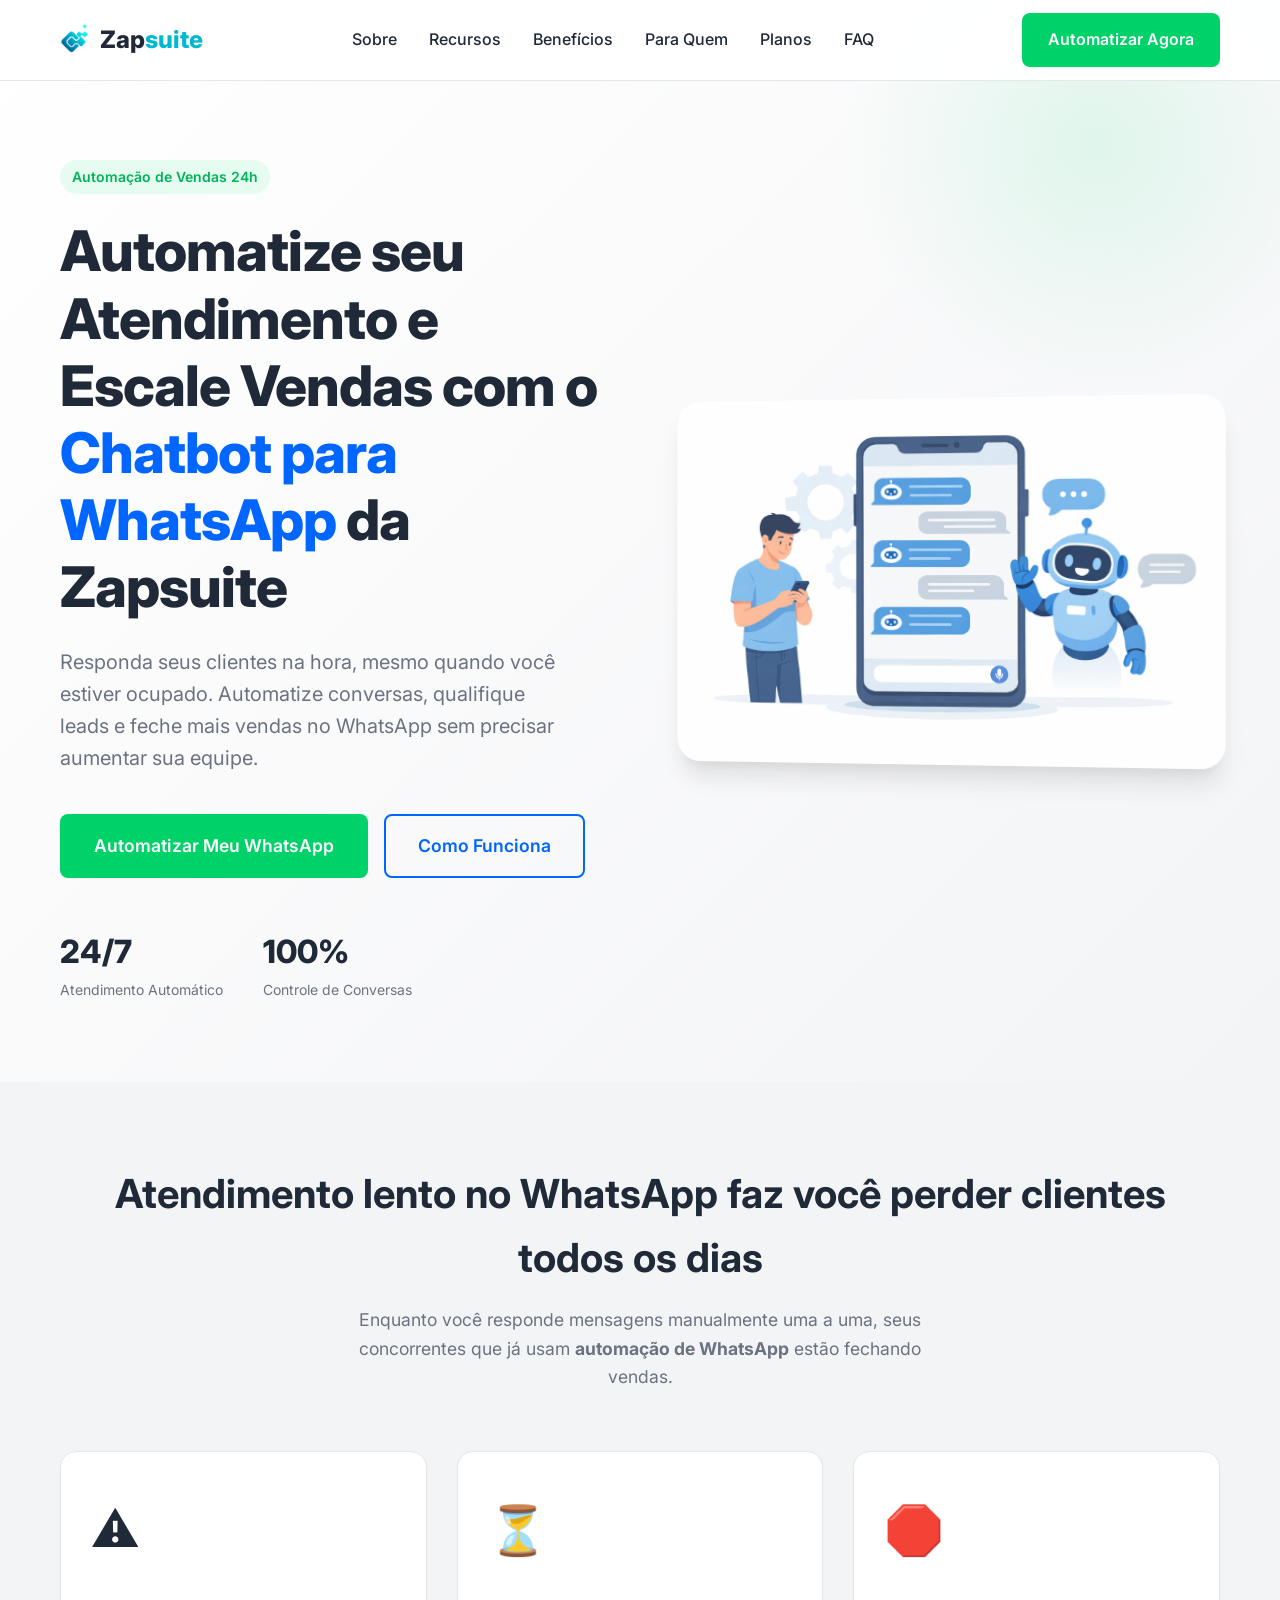
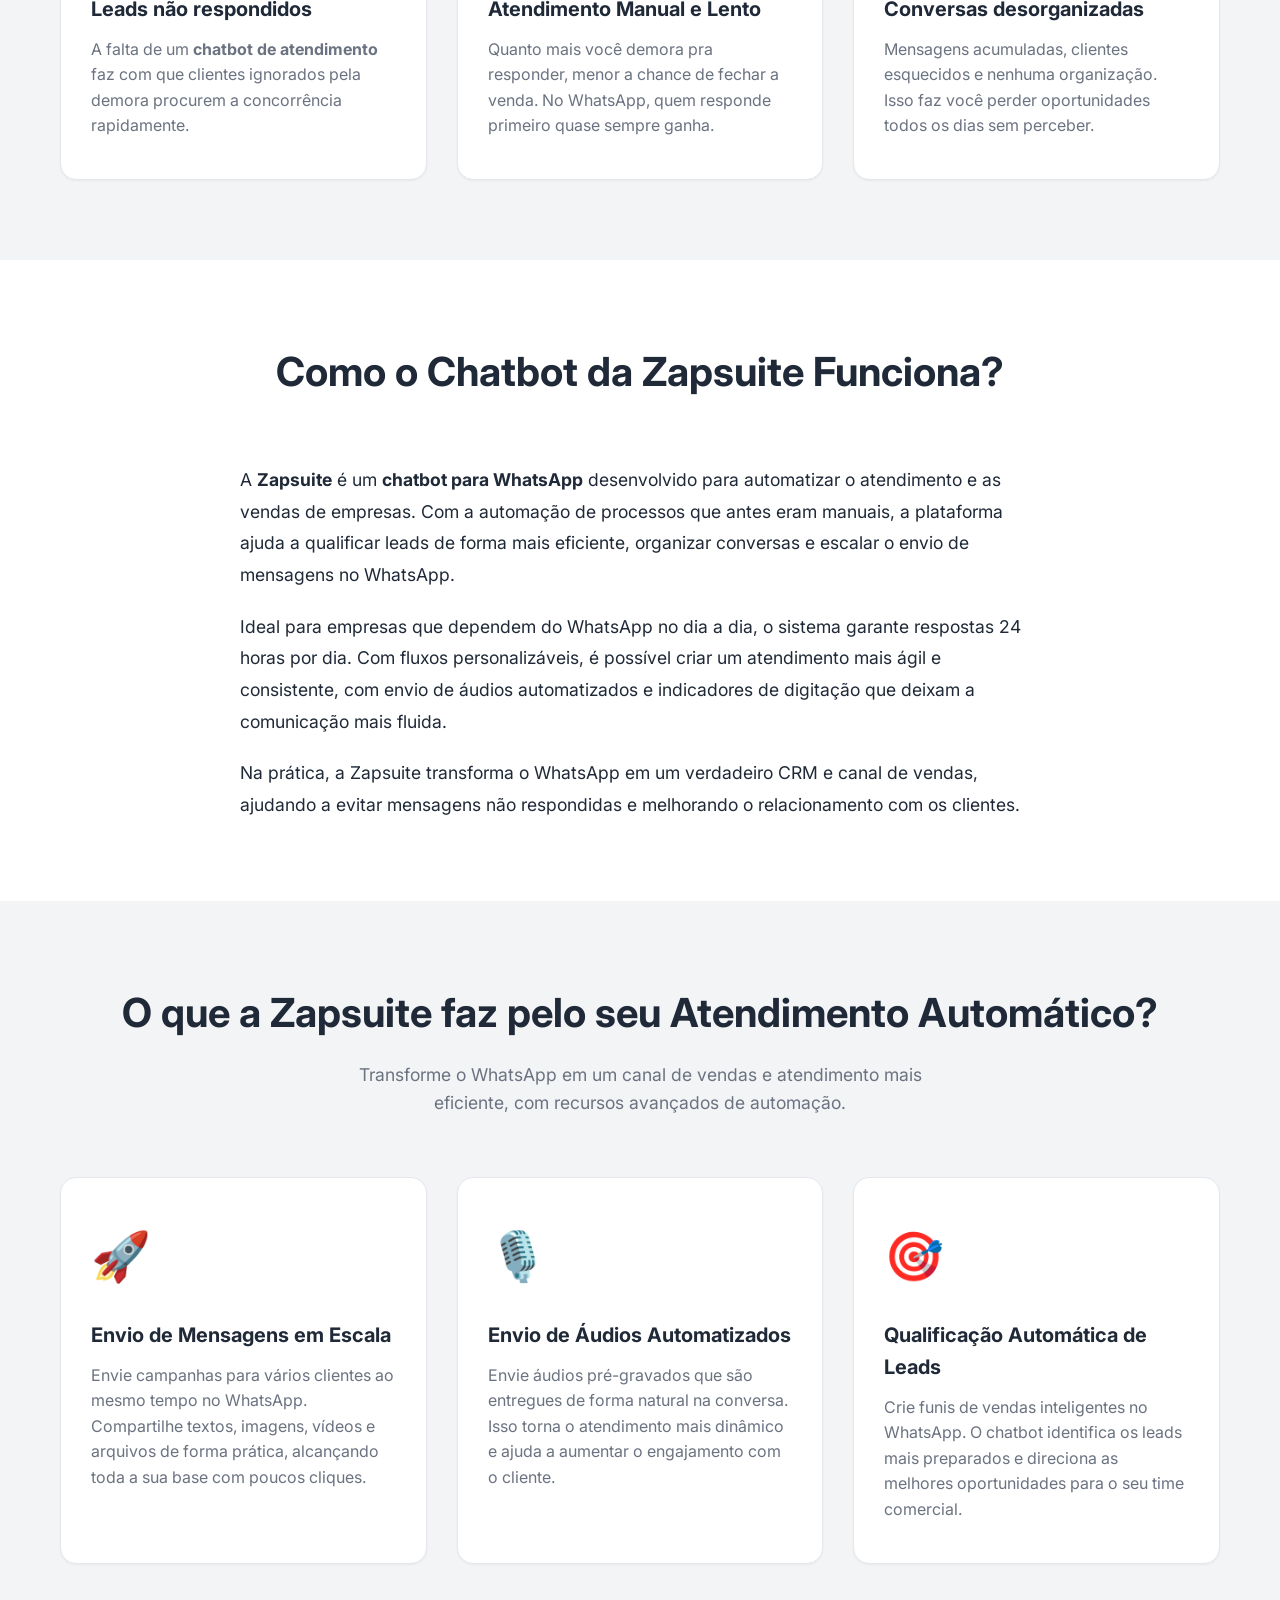
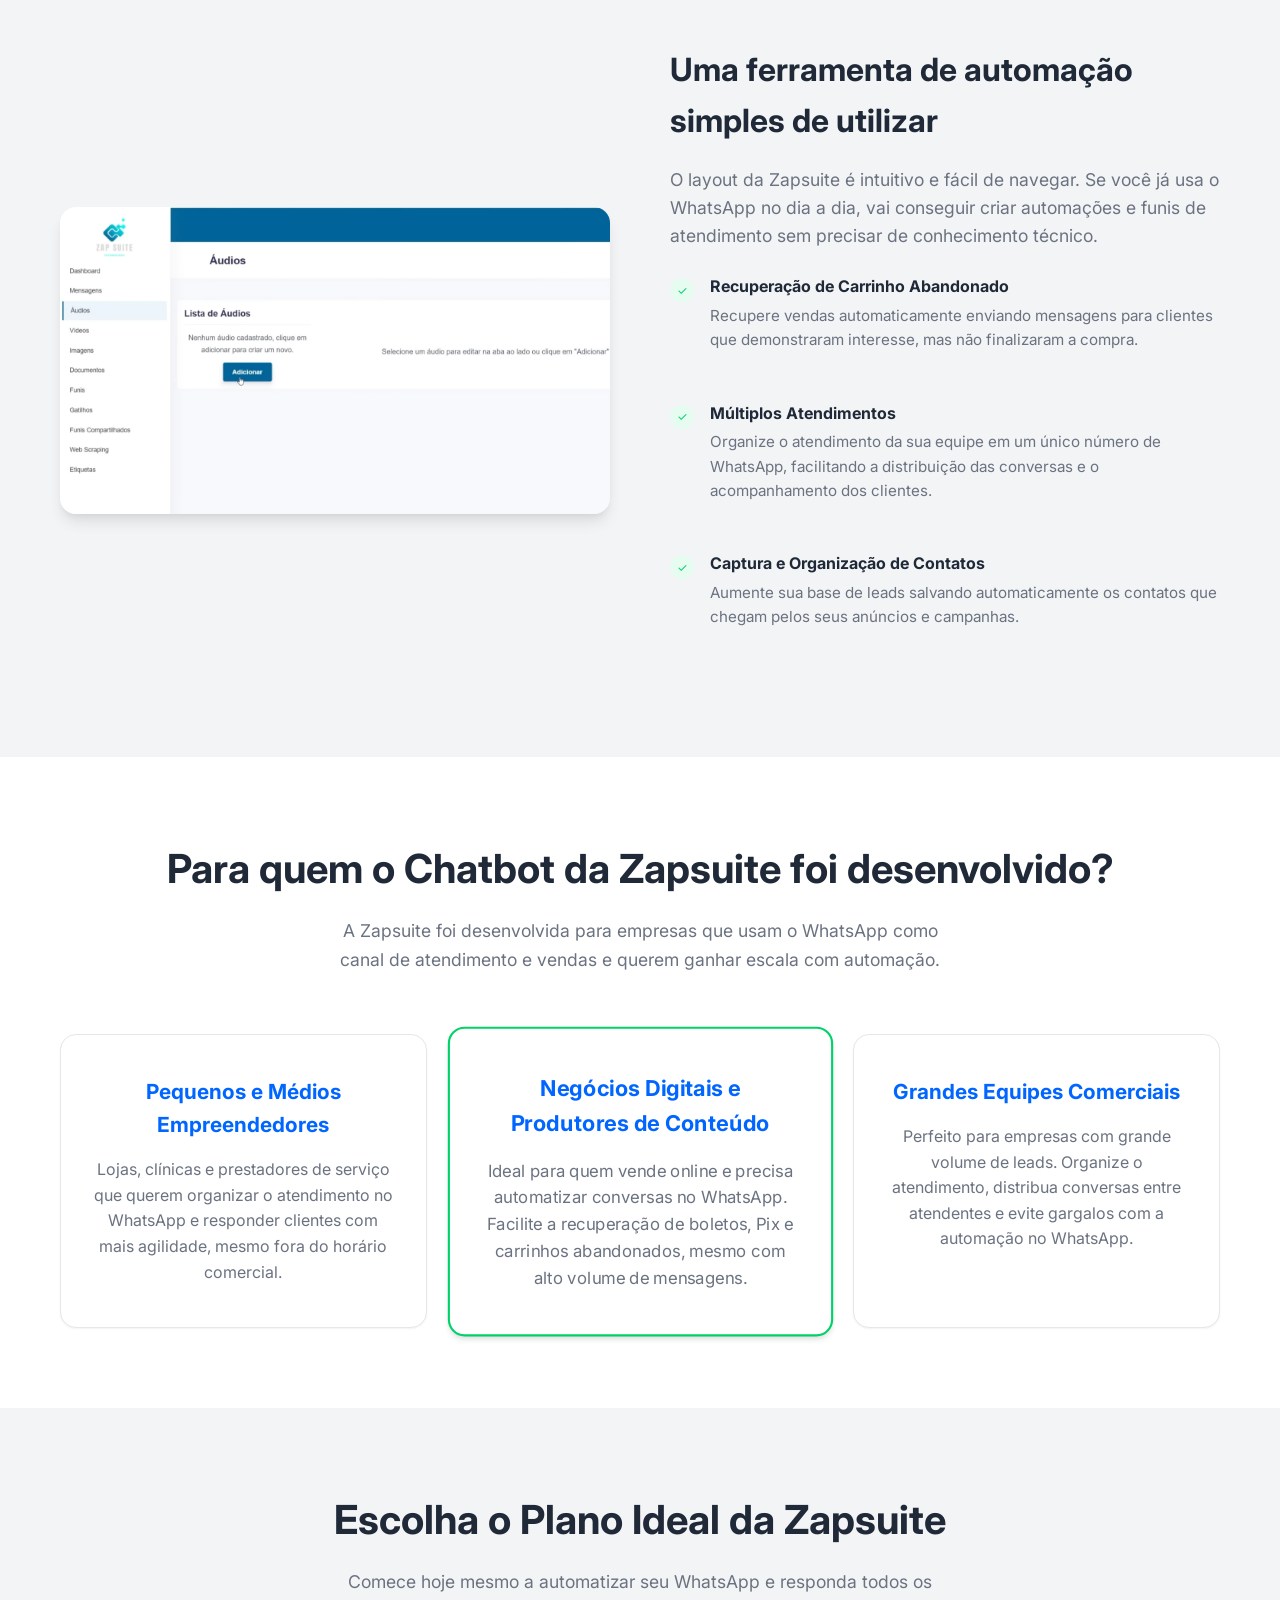
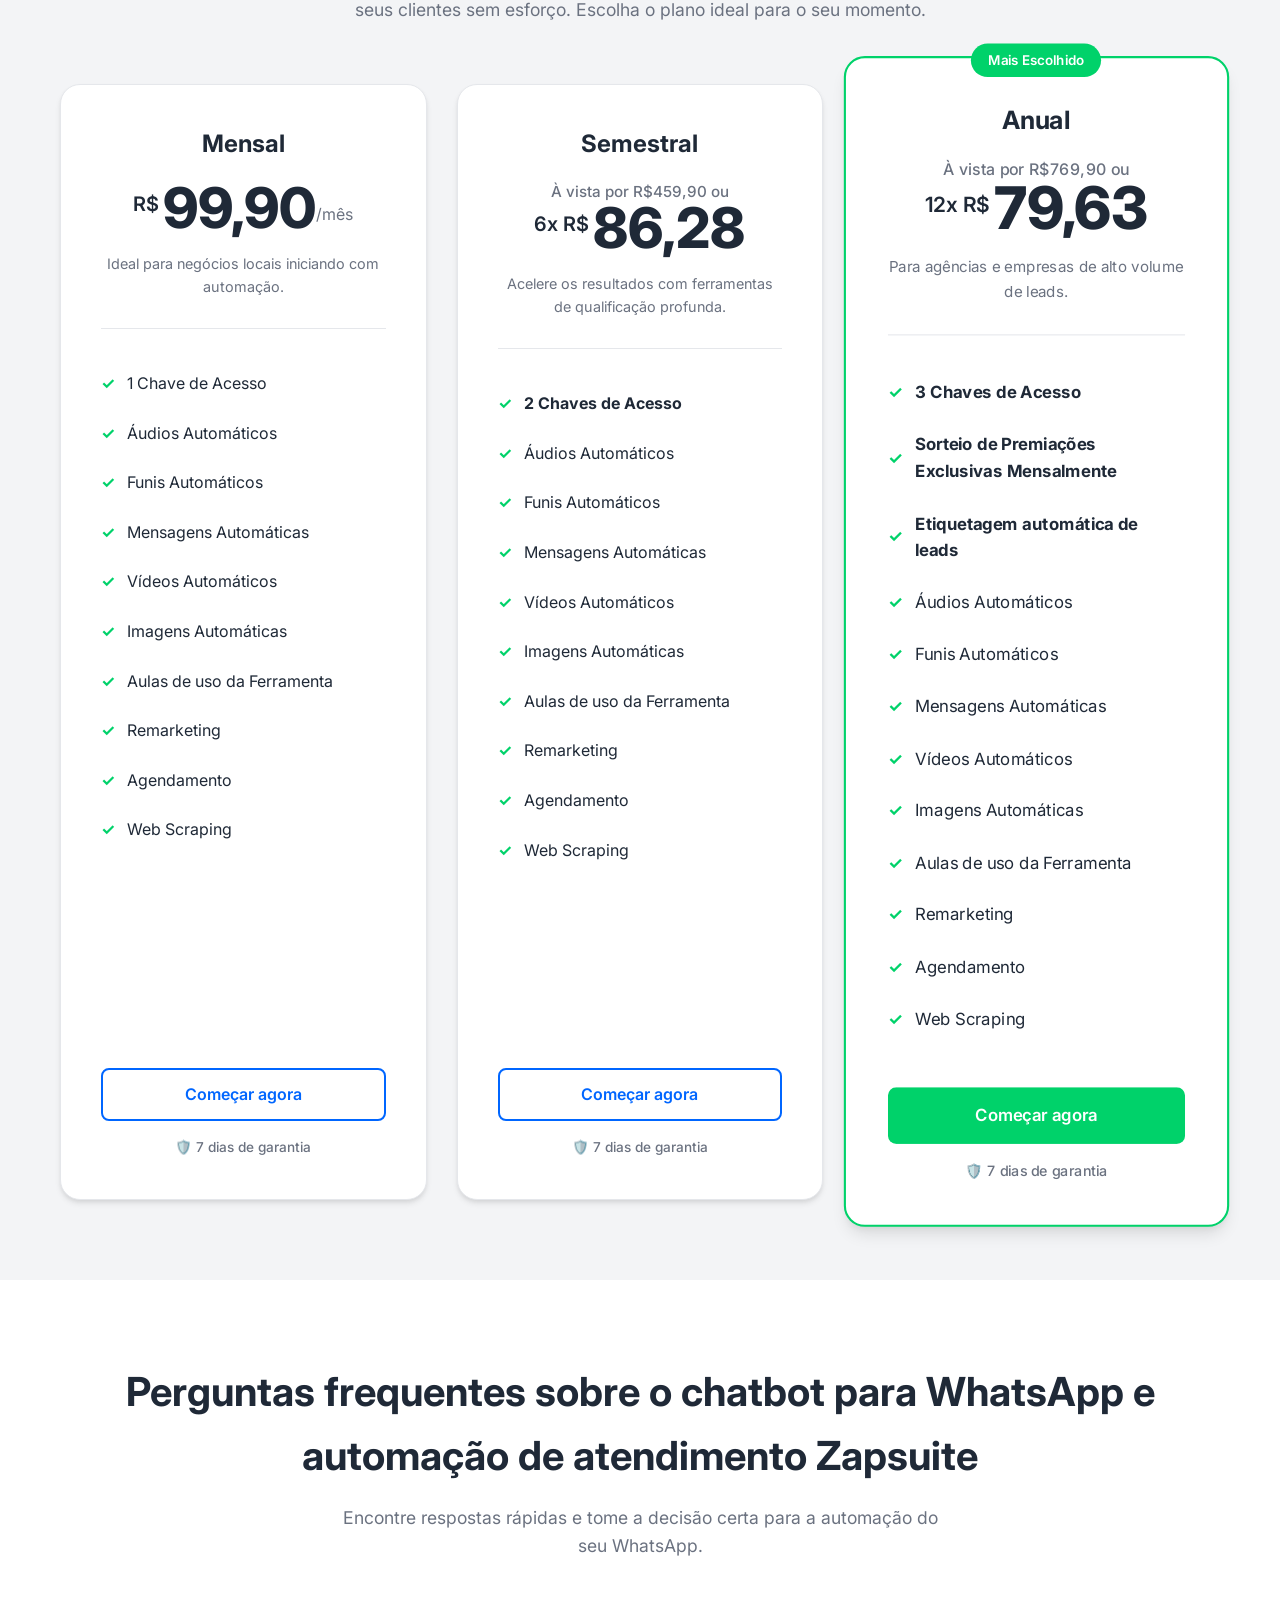
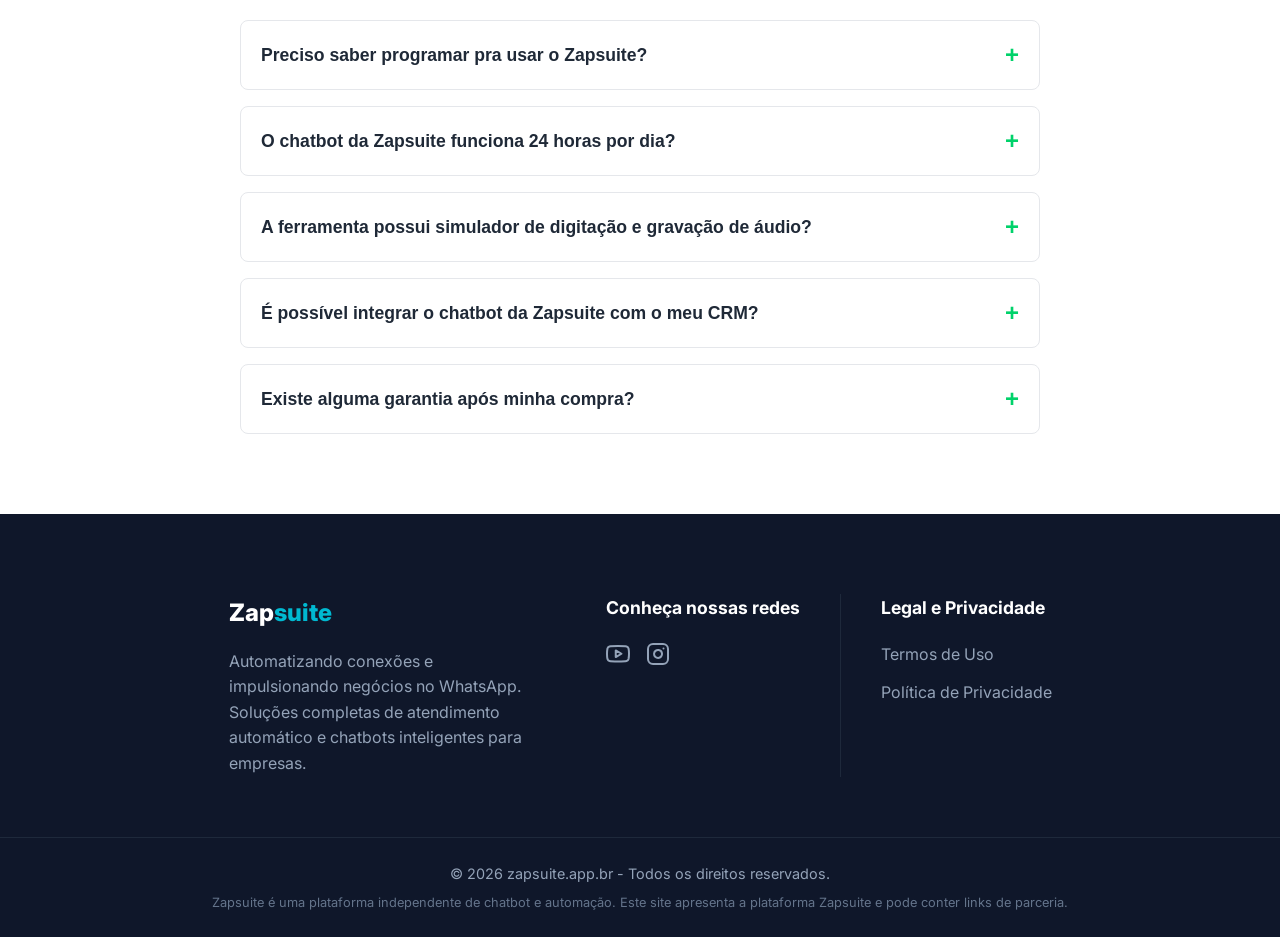
==== commit 712141c2: "Update index.html" ====
--- a/index.html
+++ b/index.html
@@ -522,17 +522,6 @@
                 </a>
                 <p>Automatizando conexões e impulsionando negócios no WhatsApp. Soluções completas de atendimento
                     automático e chatbots inteligentes para empresas.</p>
-                <address class="contact-info mt-4" style="font-style: normal;">
-                    <p>Ficou com alguma dúvida? Fale conosco:</p>
-                    <p><a id="email-link">Enviar e-mail</a></p>
-                </address>
-                <script>
-                    document.addEventListener("DOMContentLoaded", function () {
-                        const user = "contato";
-                        const domain = "zapsuite.app.br";
-                        document.getElementById("email-link").href = "mailto:" + user + "@" + domain;
-                    });
-                </script>
             </div>
             <nav class="footer-links" aria-label="Navegação do Rodapé">
                 <div class="link-group">
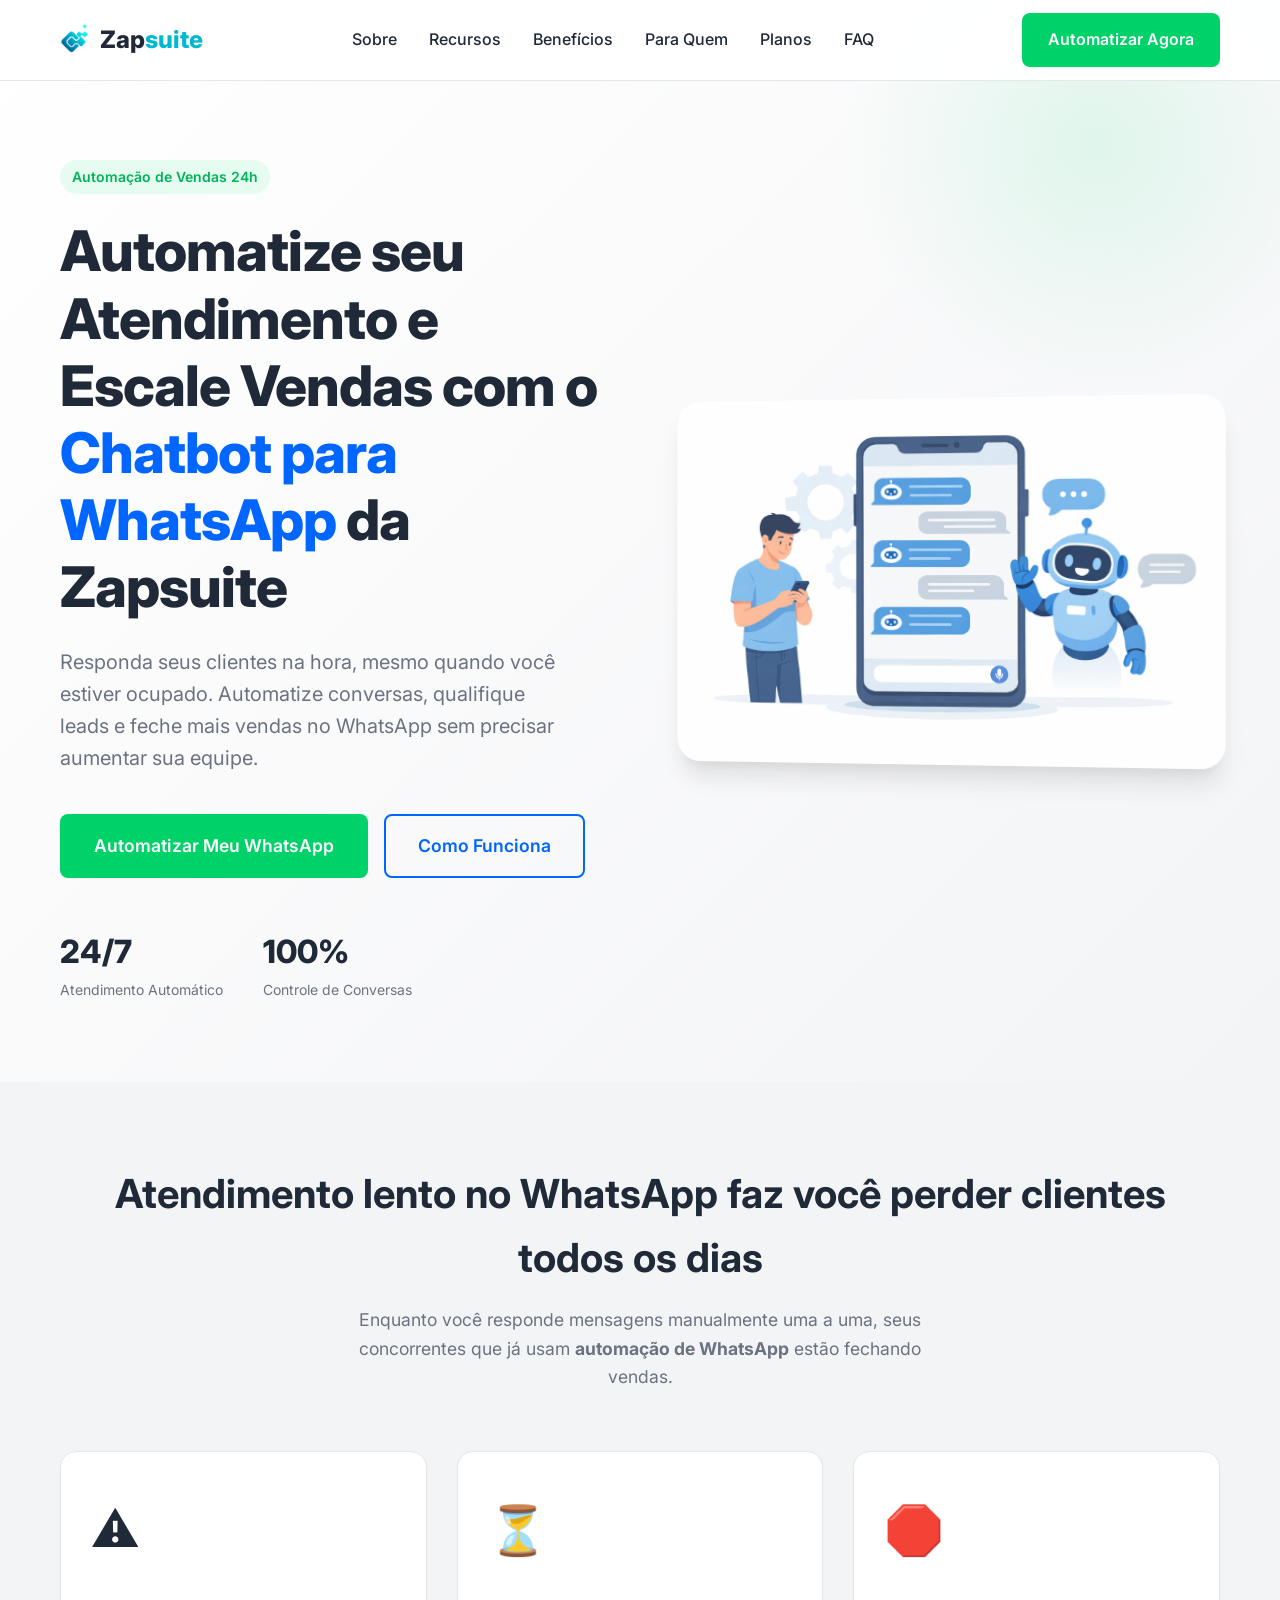
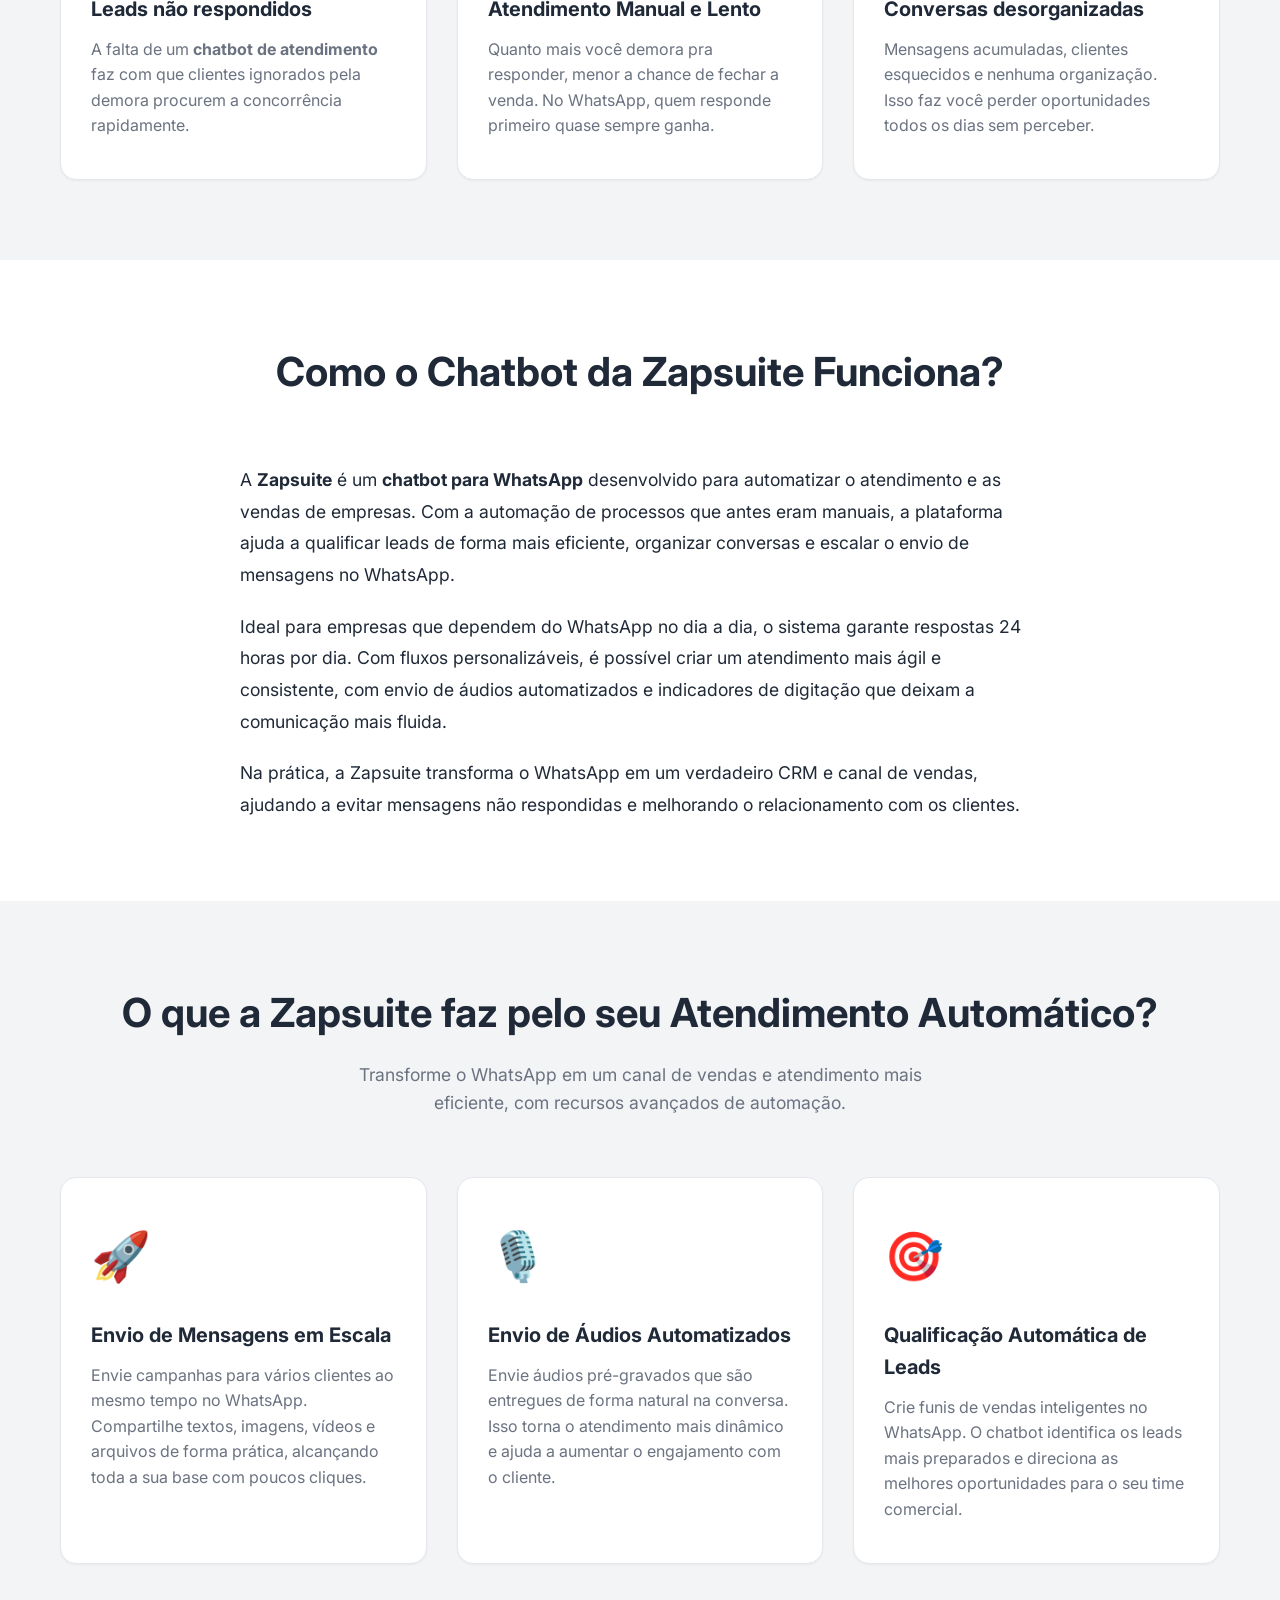
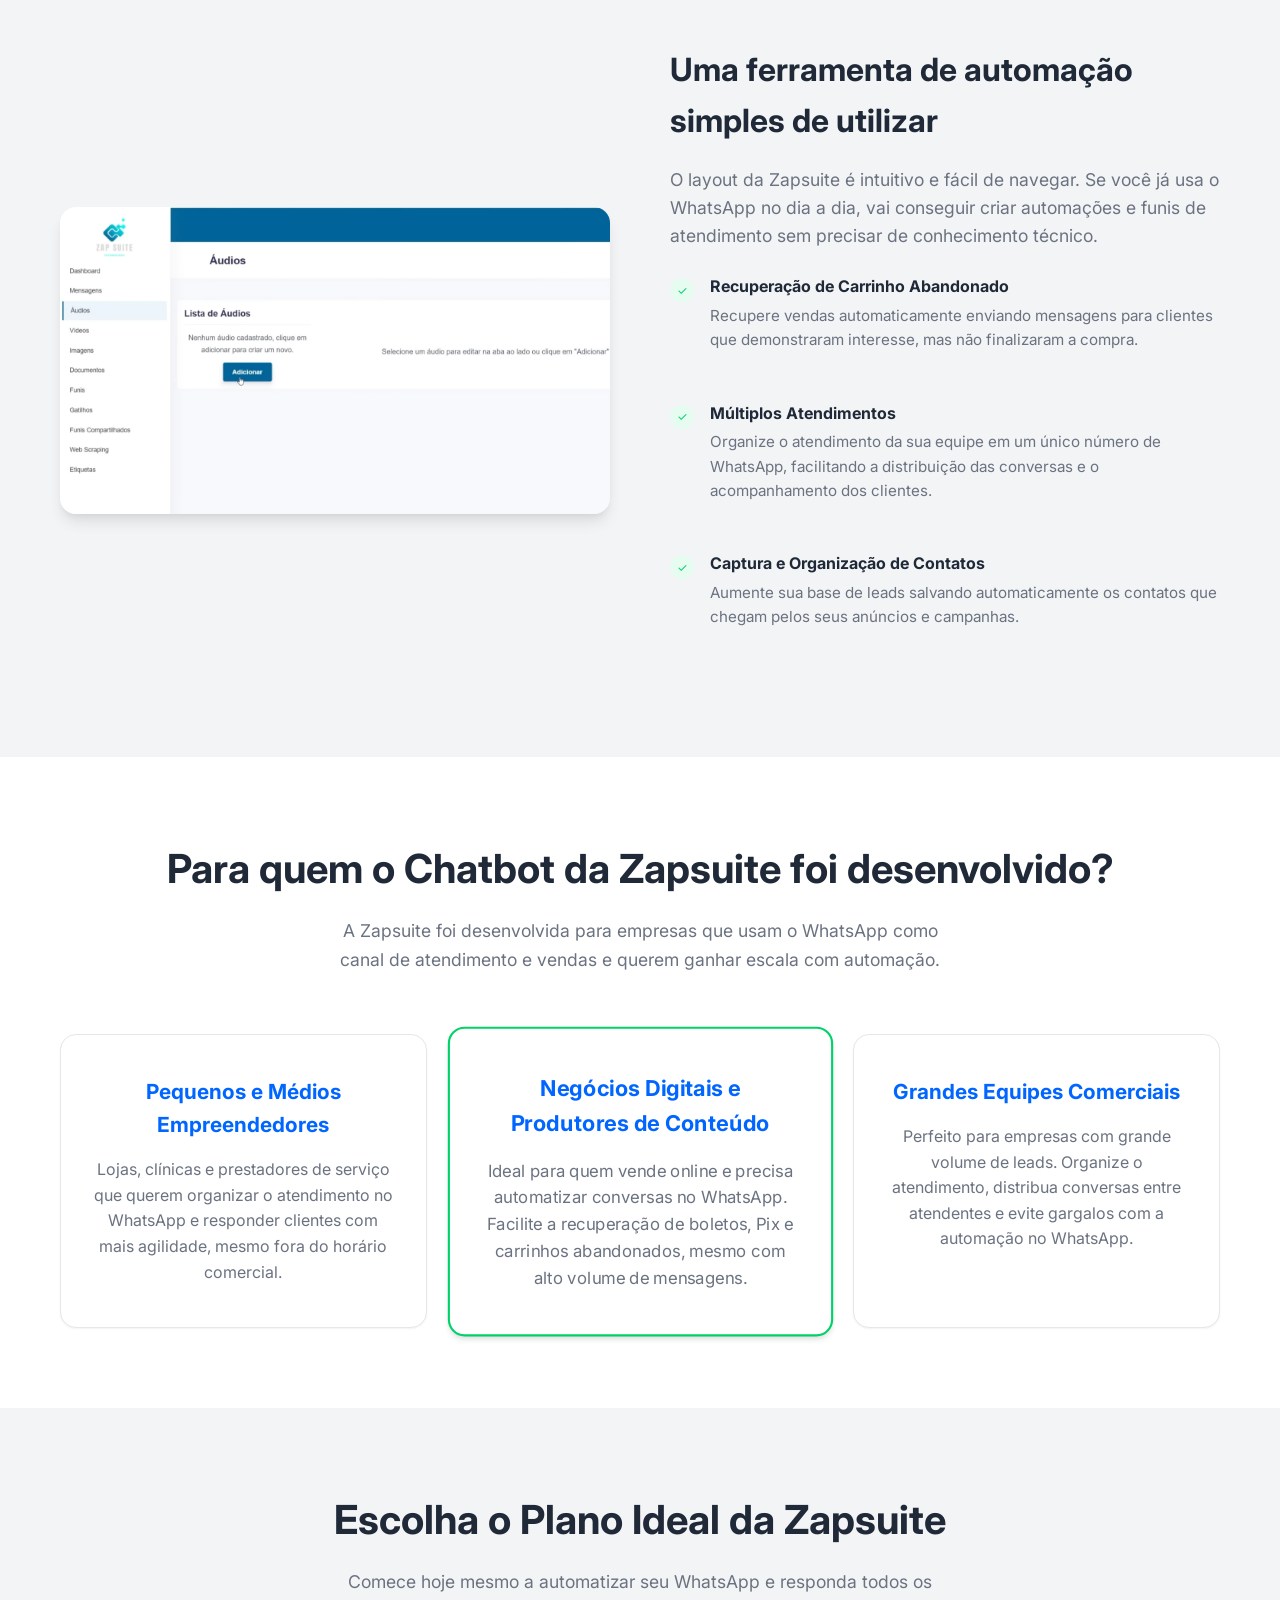
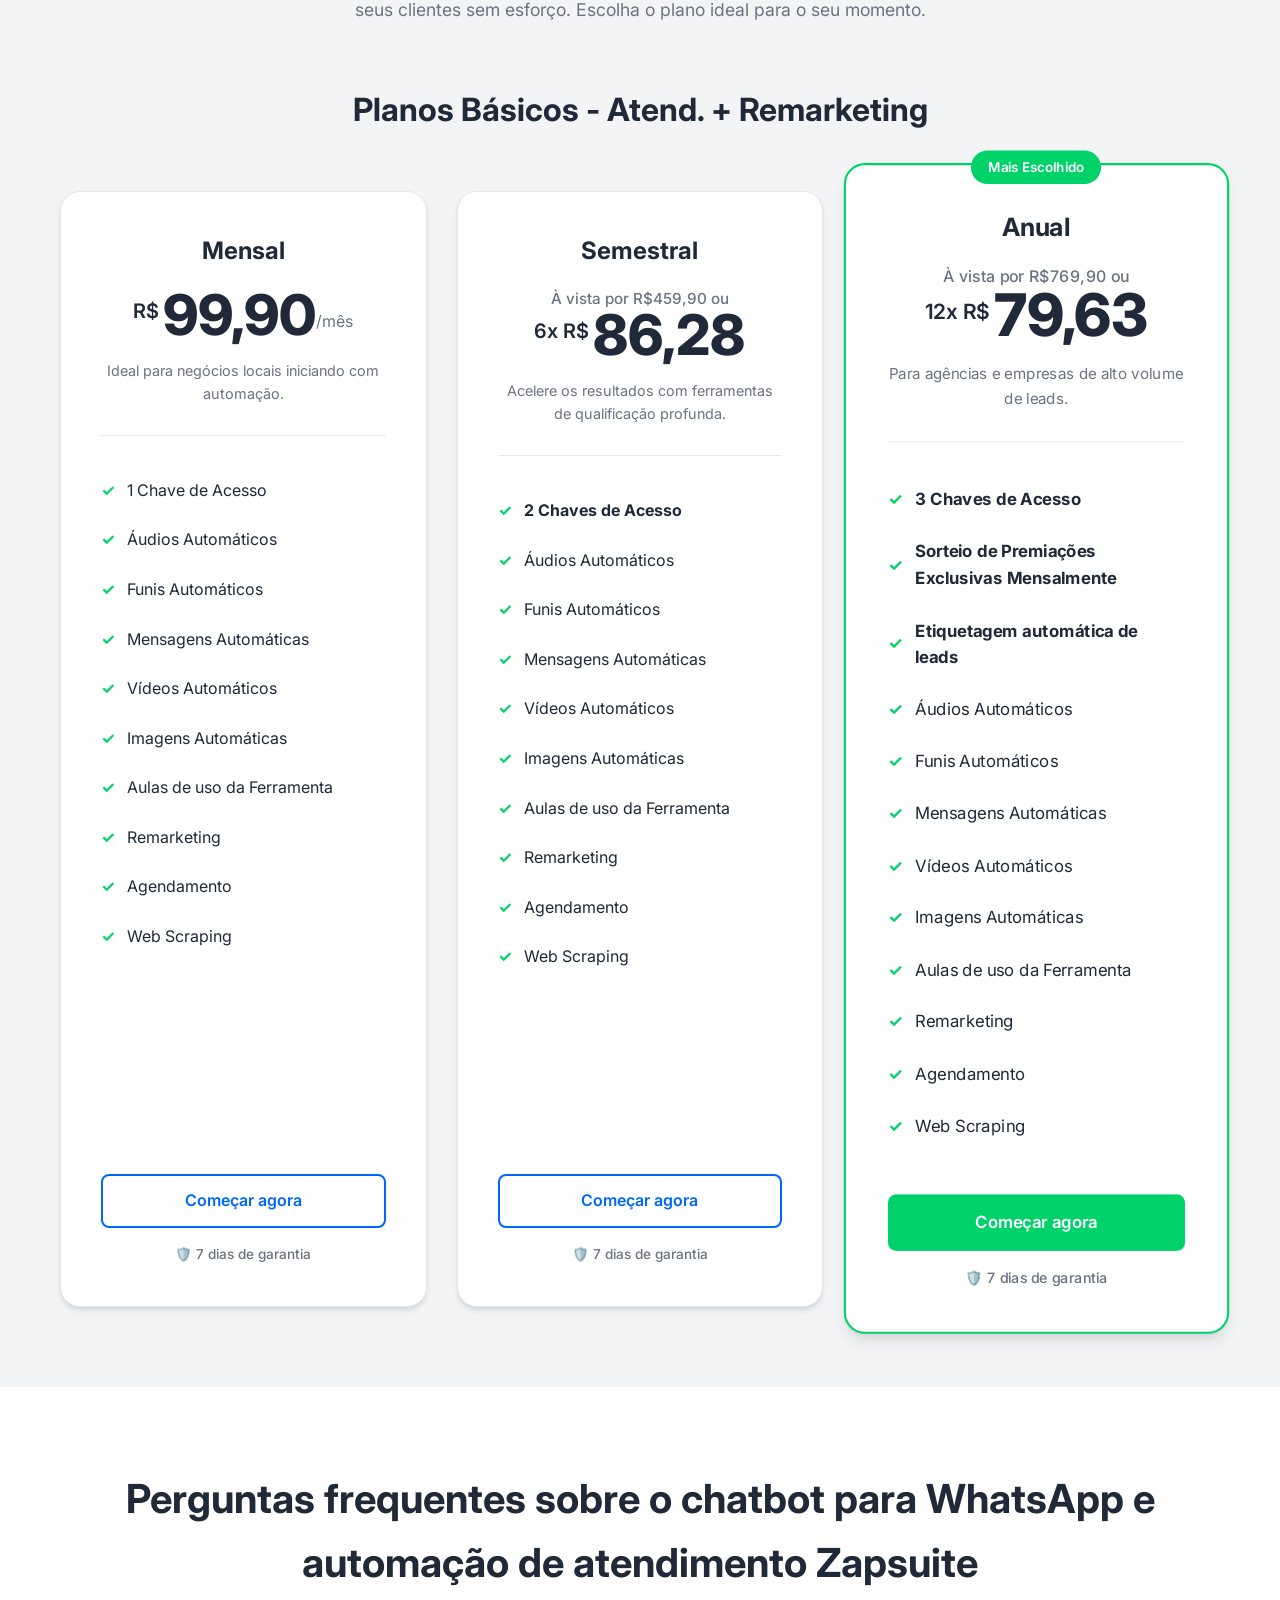
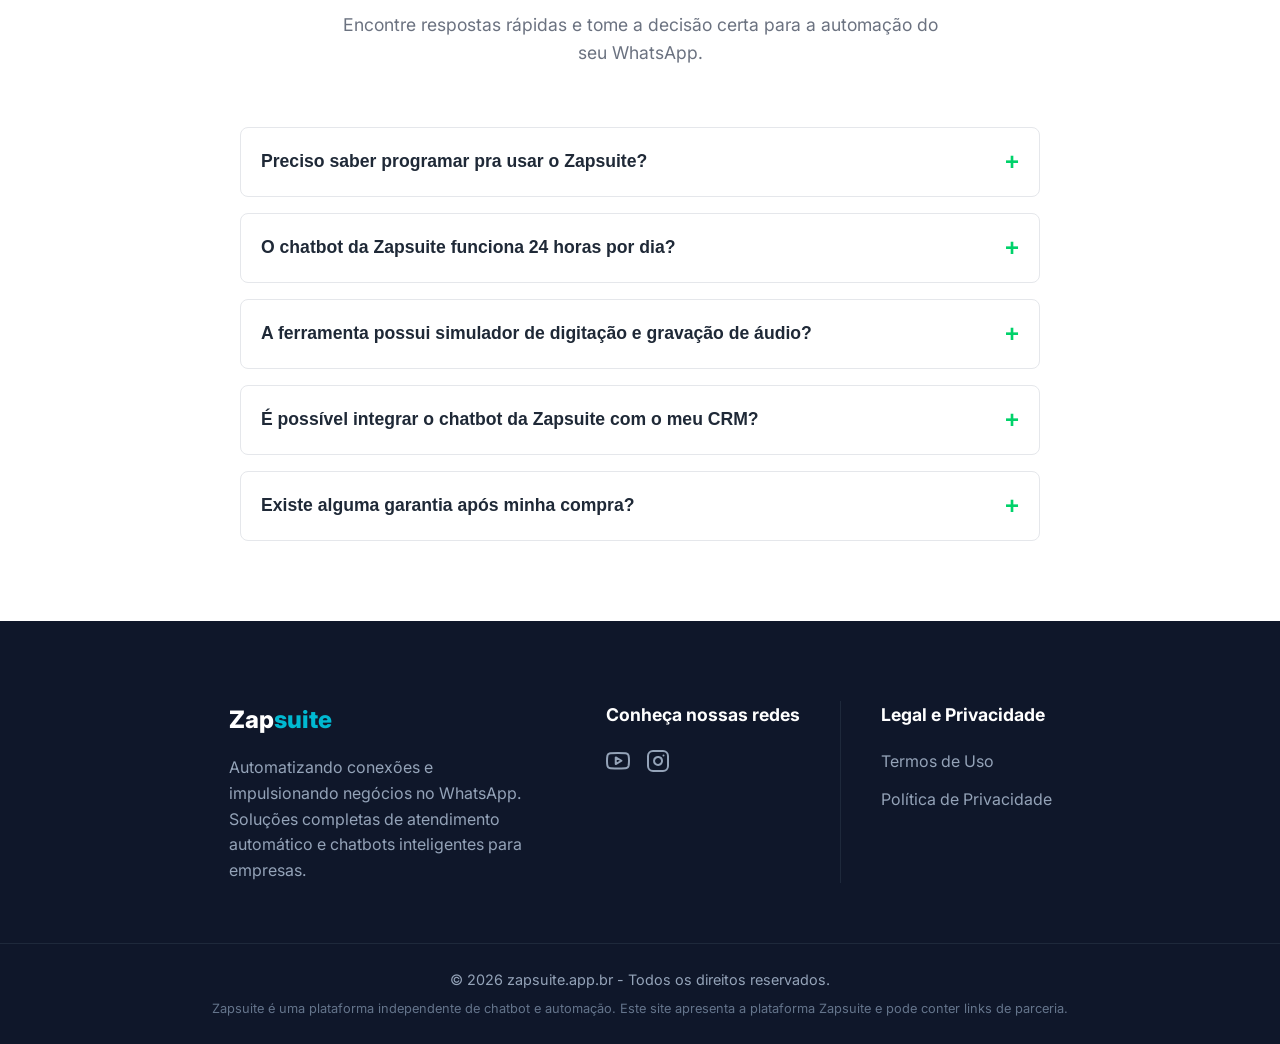
==== commit d6c76ef9: "Update index.html" ====
--- a/index.html
+++ b/index.html
@@ -85,7 +85,7 @@
       ],
       "contactPoint": {
         "@type": "ContactPoint",
-        "email": "contato@zapsuite.app.br",
+        "email": "contato@zapsuite.com.br",
         "contactType": "customer service"
       }
     },
@@ -363,6 +363,7 @@
                         Escolha o plano ideal para o seu momento.</p>
                 </header>
 
+                <h3 class="section-title text-center mt-4 mb-4" style="font-size: 2rem; margin-bottom: 30px;">Planos Básicos - Atend. + Remarketing</h3><br>
                 <div class="pricing-grid">
                     <article class="pricing-card">
                         <header class="plan-header">
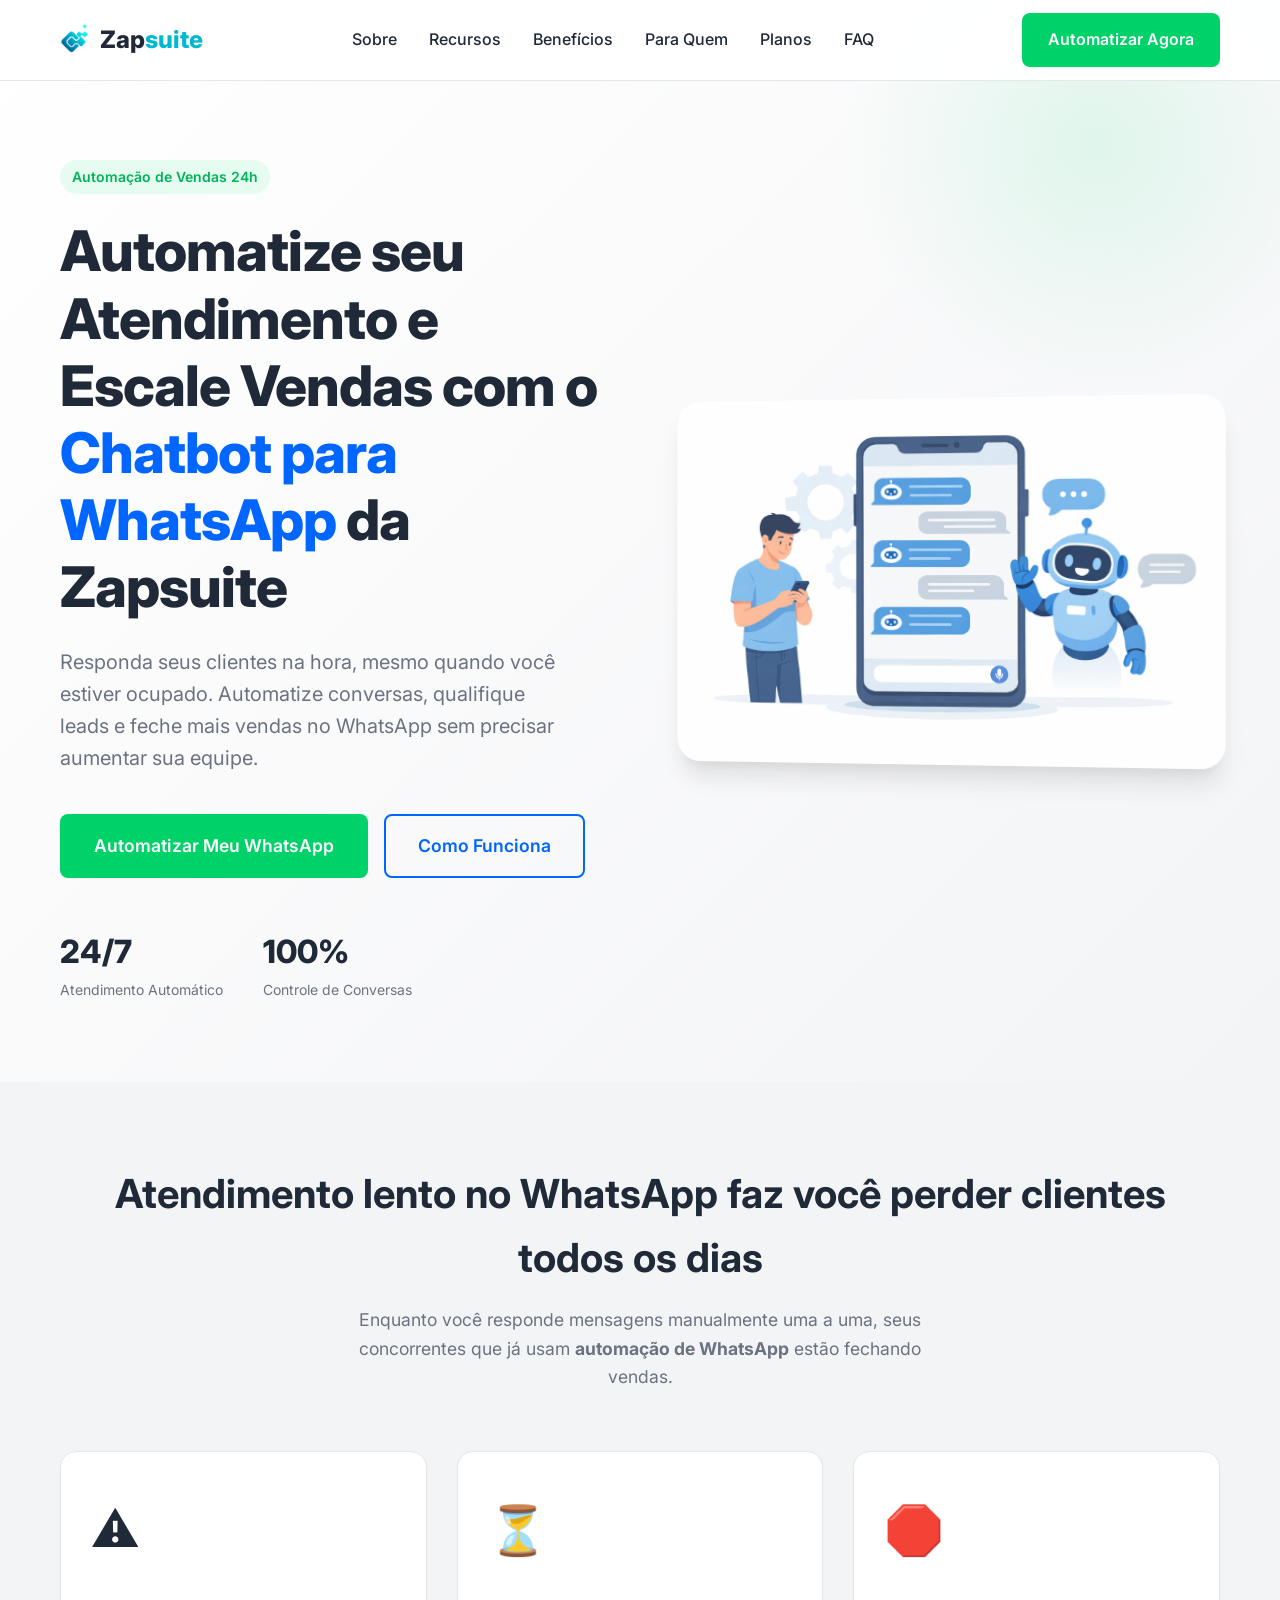
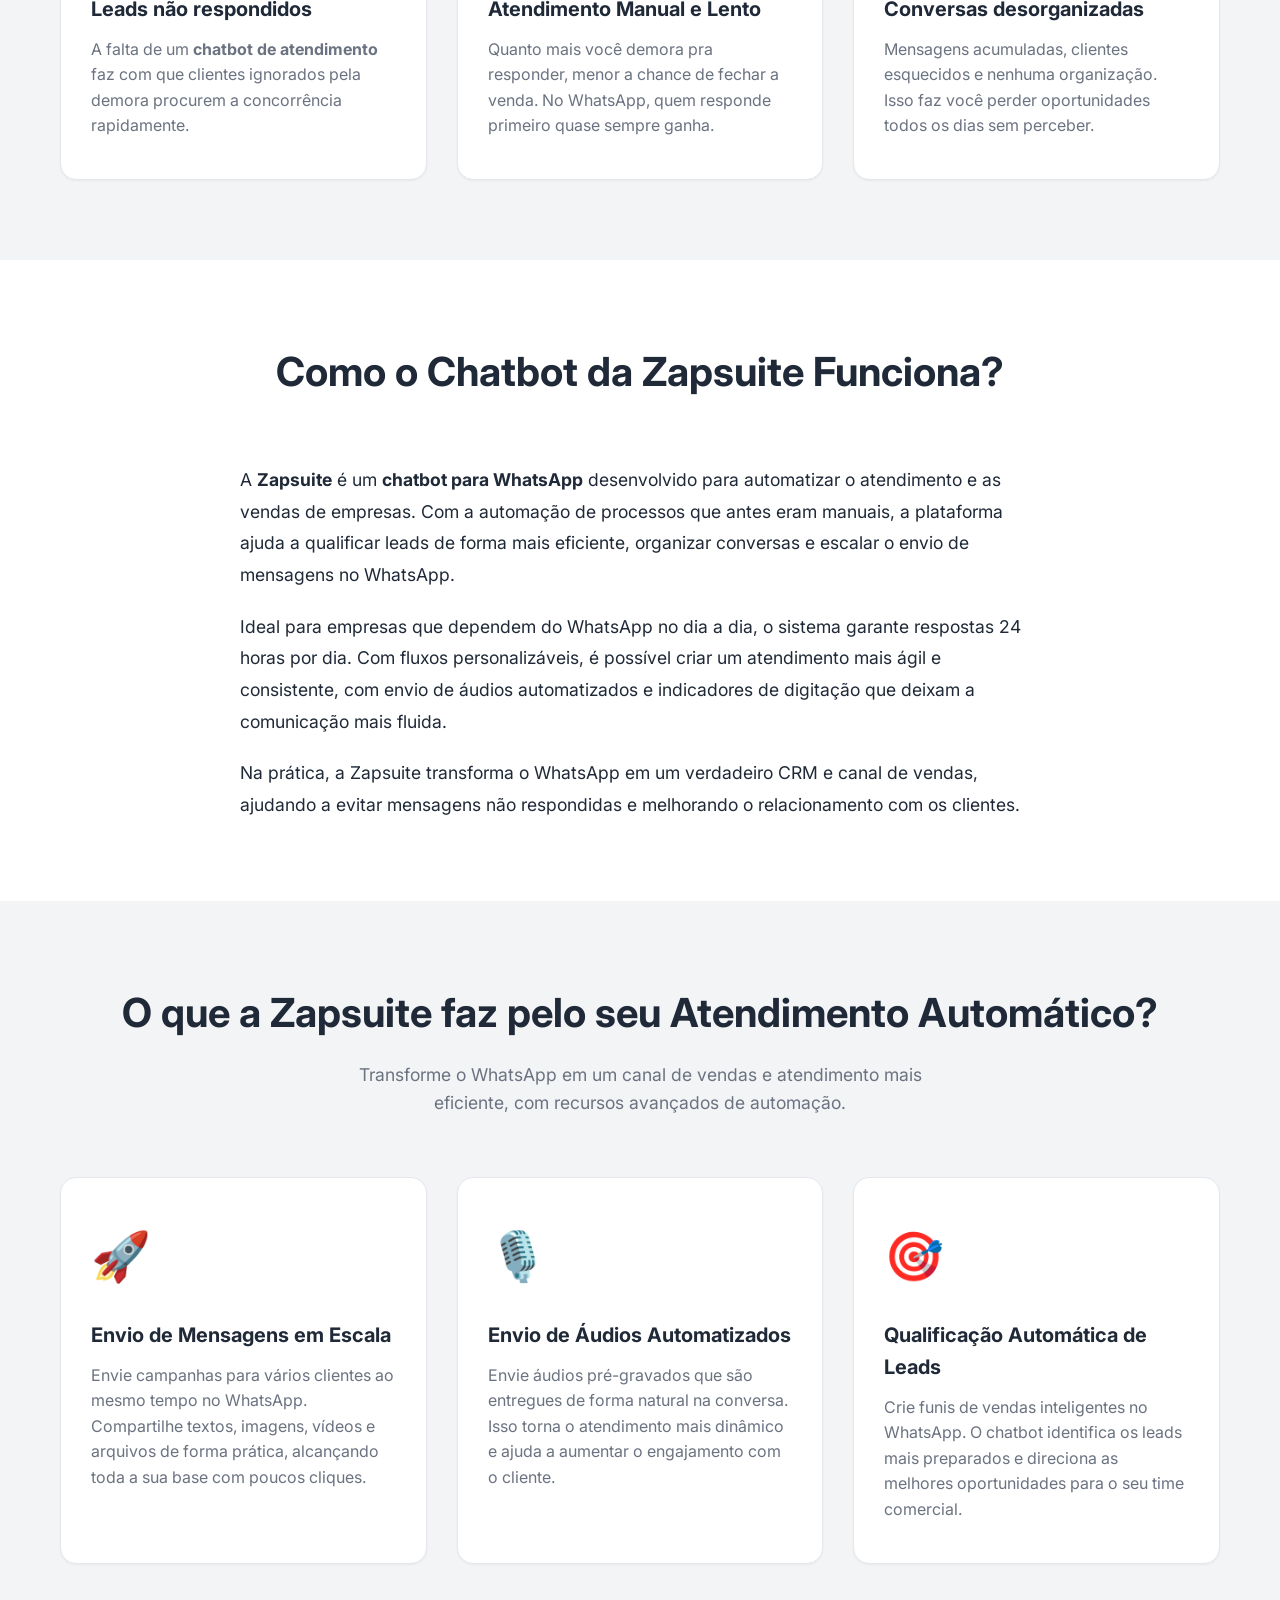
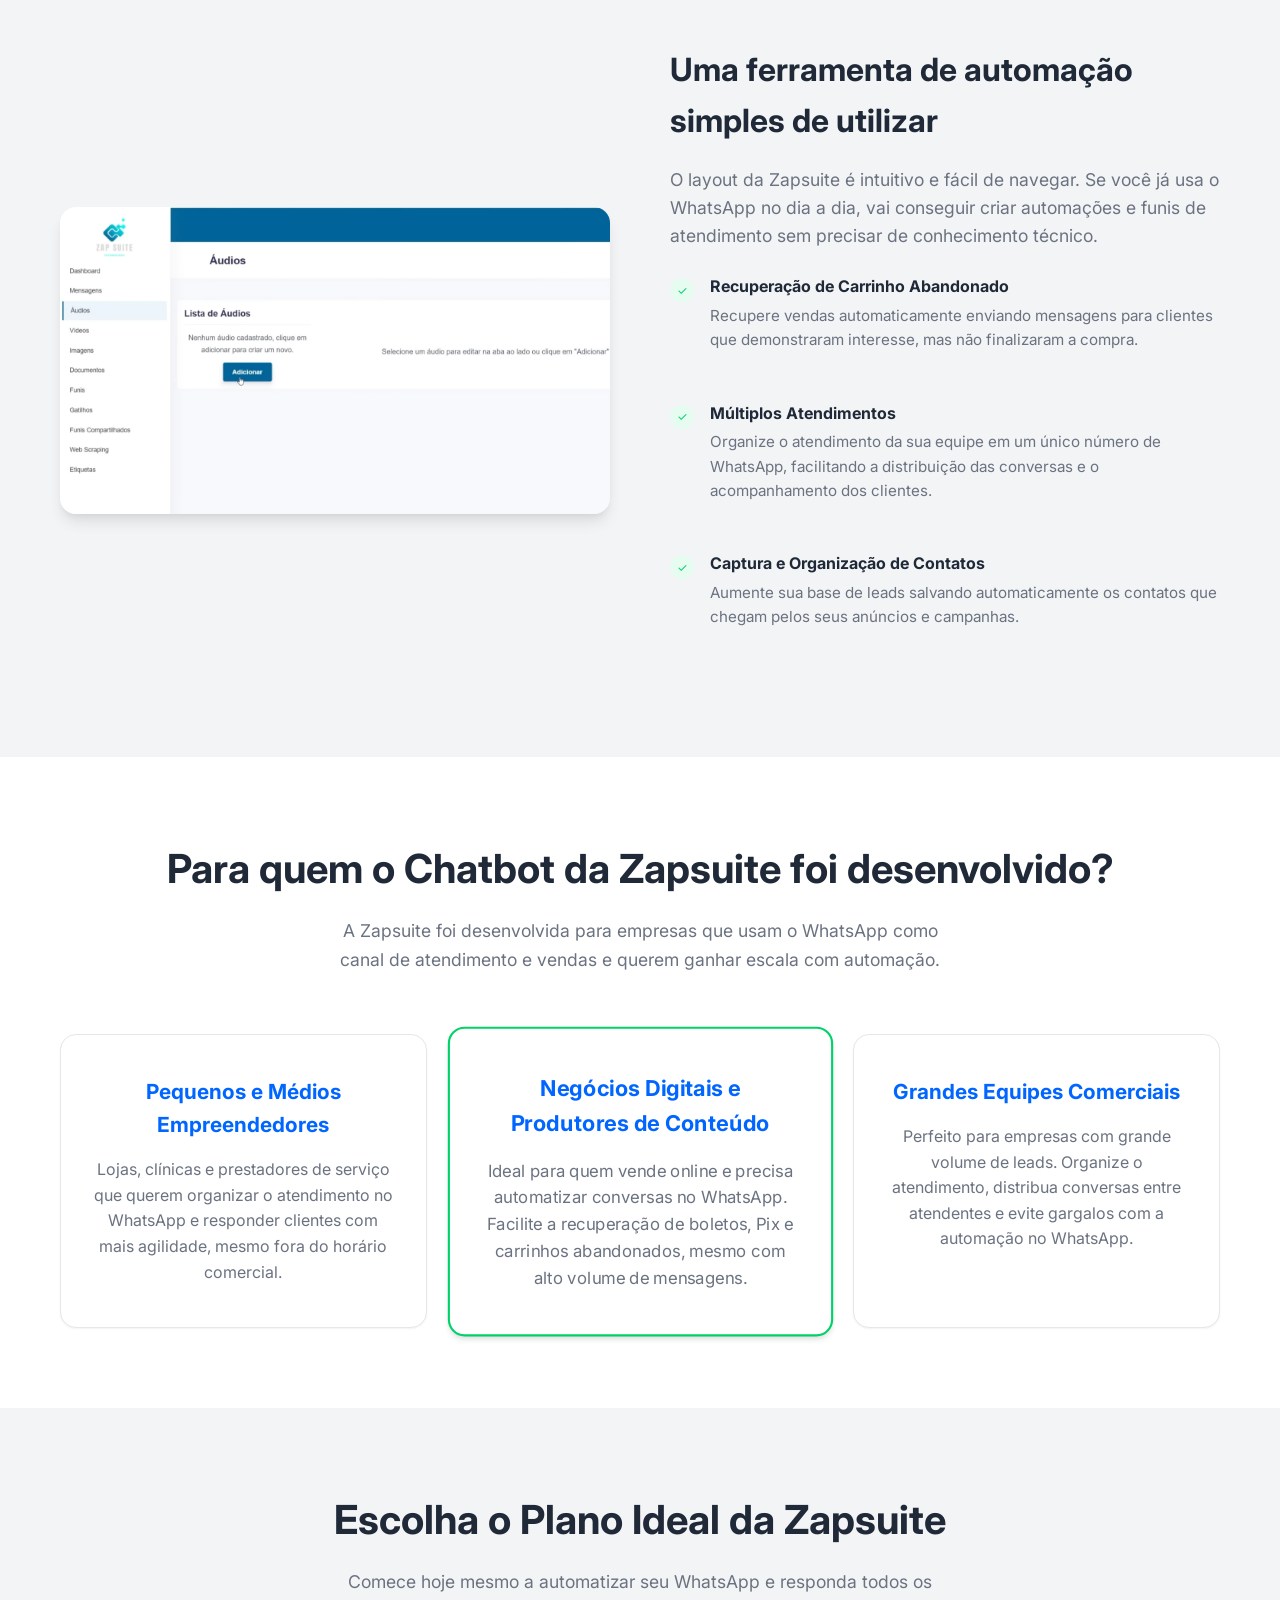
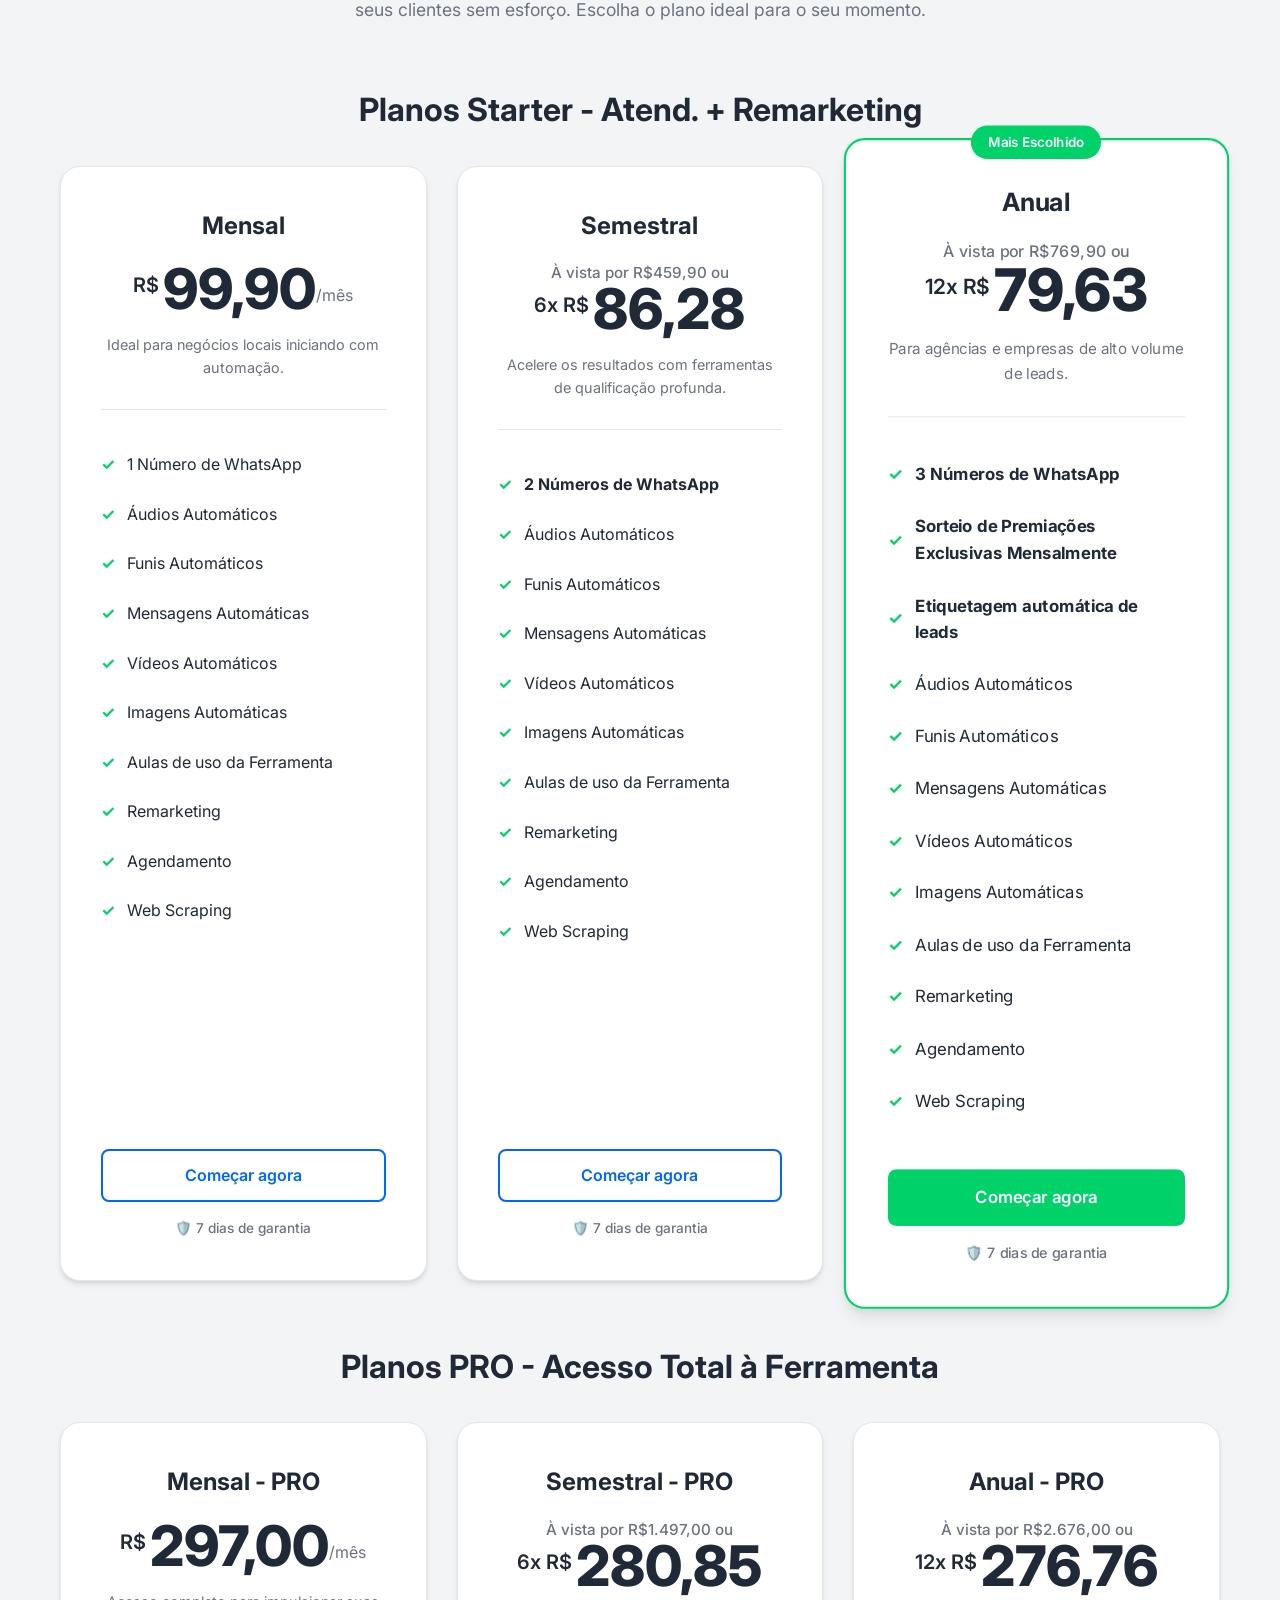
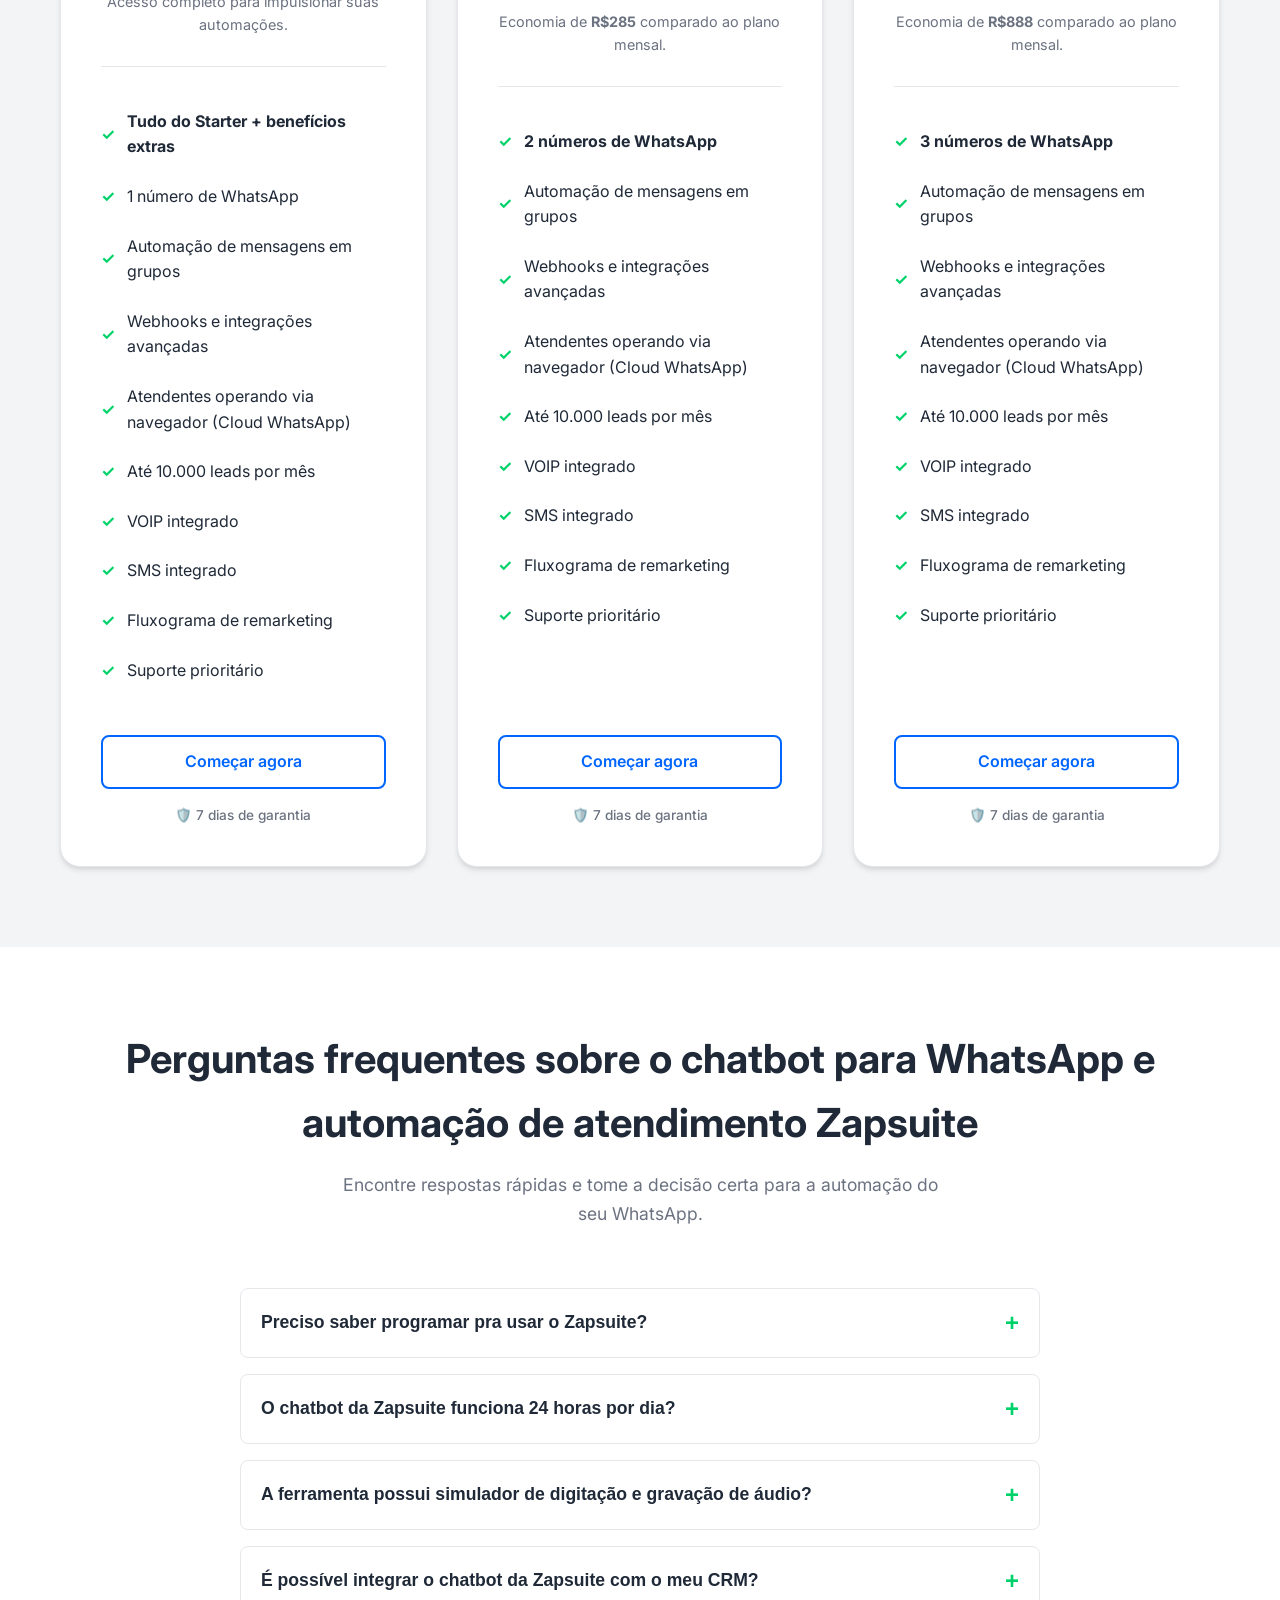
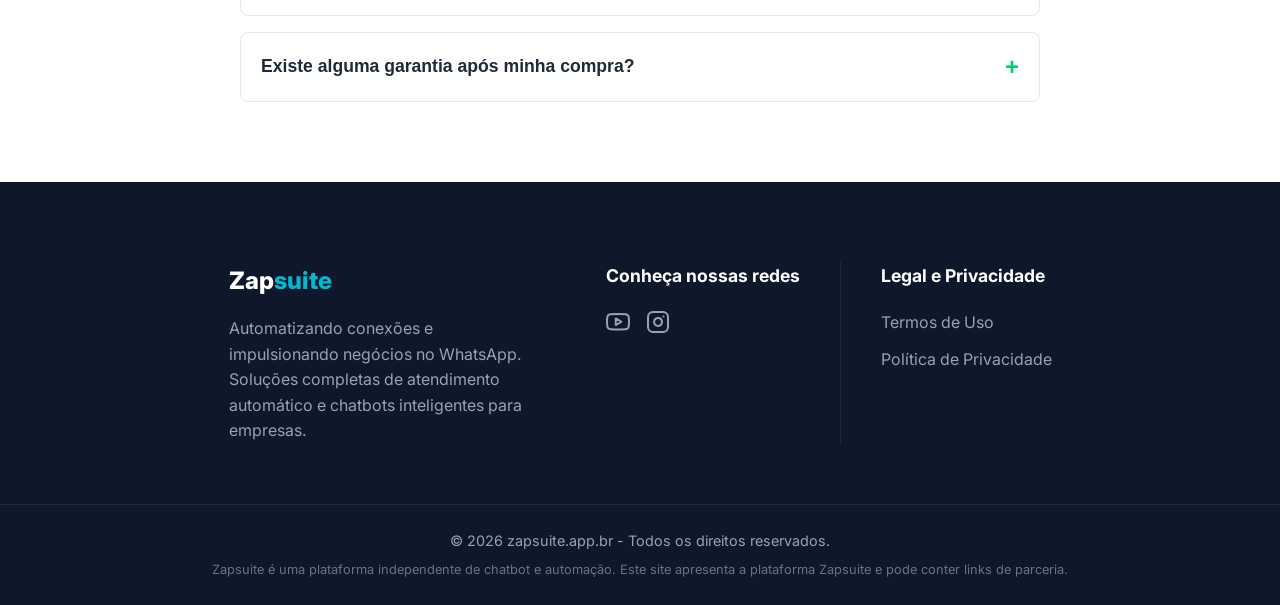
==== commit 974220d3: "Update index.html" ====
--- a/index.html
+++ b/index.html
@@ -53,25 +53,43 @@
       "image": "https://zapsuite.app.br/images/hero.png",
       "description": "Chatbot para WhatsApp desenvolvido para automatizar atendimento, vendas, qualificar leads e organizar conversas de forma inteligente.",
       "offers": [
-    {
-      "@type": "Offer",
-      "name": "Plano Mensal",
-      "price": 99.90,
-      "priceCurrency": "BRL"
-    },
-    {
-      "@type": "Offer",
-      "name": "Plano Semestral",
-      "price": 459.90,
-      "priceCurrency": "BRL"
-    },
-    {
-      "@type": "Offer",
-      "name": "Plano Anual",
-      "price": 769.90,
-      "priceCurrency": "BRL"
-    }
-]
+        {
+          "@type": "Offer",
+          "name": "Plano Mensal",
+          "price": 99.90,
+          "priceCurrency": "BRL"
+        },
+        {
+          "@type": "Offer",
+          "name": "Plano Semestral",
+          "price": 459.90,
+          "priceCurrency": "BRL"
+        },
+        {
+          "@type": "Offer",
+          "name": "Plano Anual",
+          "price": 769.90,
+          "priceCurrency": "BRL"
+        },
+        {
+          "@type": "Offer",
+          "name": "Plano Mensal - PRO",
+          "price": 297.00,
+          "priceCurrency": "BRL"
+        },
+        {
+          "@type": "Offer",
+          "name": "Plano Semestral - PRO",
+          "price": 1497.00,
+          "priceCurrency": "BRL"
+        },
+        {
+          "@type": "Offer",
+          "name": "Plano Anual - PRO",
+          "price": 2676.00,
+          "priceCurrency": "BRL"
+        }
+      ]
     },
     {
       "@type": "Organization",
@@ -80,8 +98,8 @@
       "@id": "https://zapsuite.app.br/#organization",
       "logo": "https://zapsuite.app.br/images/zapsuite-logo.png",
       "sameAs": [
-      "https://www.instagram.com/zapsuite",
-      "https://www.youtube.com/@zapsuite"
+        "https://www.instagram.com/zapsuite",
+        "https://www.youtube.com/@zapsuite"
       ],
       "contactPoint": {
         "@type": "ContactPoint",
@@ -121,7 +139,7 @@
           "name": "É possível integrar o chatbot da Zapsuite com o meu CRM?",
           "acceptedAnswer": {
             "@type": "Answer",
-            "text": "Sim. Especialmente no Plano Anual, oferecemos conexões via webhook e API para integrar leads do WhatsApp com ferramentas de marketing, CRM ou sistemas de pagamento."
+            "text": "Sim, especialmente nos planos PRO, oferecemos conexões via webhook e API para integrar leads do WhatsApp com ferramentas de marketing, CRM ou sistemas de pagamento."
           }
         },
         {
@@ -363,7 +381,7 @@
                         Escolha o plano ideal para o seu momento.</p>
                 </header>
 
-                <h3 class="section-title text-center mt-4 mb-4" style="font-size: 2rem; margin-bottom: 30px;">Planos Básicos - Atend. + Remarketing</h3><br>
+                <h3 class="section-title text-center mt-4 mb-4" style="font-size: 2rem; margin-bottom: 30px;">Planos Starter - Atend. + Remarketing</h3>
                 <div class="pricing-grid">
                     <article class="pricing-card">
                         <header class="plan-header">
@@ -376,7 +394,7 @@
                             <p class="plan-desc">Ideal para negócios locais iniciando com automação.</p>
                         </header>
                         <ul class="plan-features">
-                            <li>1 Chave de Acesso</li>
+                            <li>1 Número de WhatsApp</li>
                             <li>Áudios Automáticos</li>
                             <li>Funis Automáticos</li>
                             <li>Mensagens Automáticas</li>
@@ -403,7 +421,7 @@
                             <p class="plan-desc">Acelere os resultados com ferramentas de qualificação profunda.</p>
                         </header>
                         <ul class="plan-features">
-                            <li><strong>2 Chaves de Acesso</strong></li>
+                            <li><strong>2 Números de WhatsApp</strong></li>
                             <li>Áudios Automáticos</li>
                             <li>Funis Automáticos</li>
                             <li>Mensagens Automáticas</li>
@@ -431,7 +449,7 @@
                             <p class="plan-desc">Para agências e empresas de alto volume de leads.</p>
                         </header>
                         <ul class="plan-features">
-                            <li><strong>3 Chaves de Acesso</strong></li>
+                            <li><strong>3 Números de WhatsApp</strong></li>
                             <li><strong>Sorteio de Premiações Exclusivas Mensalmente</strong></li>
                             <li><strong>Etiquetagem automática de leads</strong></li>
                             <li>Áudios Automáticos</li>
@@ -446,6 +464,85 @@
                         </ul>
                         <a href="https://pay.kiwify.com.br/ILsc3TI?afid=9sRU19Lx" rel="nofollow noopener"
                             class="btn btn-primary btn-block" title="Assinar o Plano Anual">Começar agora</a>
+                        <p class="plan-guarantee">🛡️ 7 dias de garantia</p>
+                    </article>
+                </div>
+
+                <h3 class="section-title text-center mt-4 mb-4" style="font-size: 2rem; margin-top: 60px; margin-bottom: 30px;">Planos PRO - Acesso Total à Ferramenta</h3>
+                <div class="pricing-grid">
+                    <article class="pricing-card">
+                        <header class="plan-header">
+                            <h3 class="plan-name">Mensal - PRO</h3>
+                            <div class="plan-price">
+                                <span class="currency">R$</span>
+                                <span class="amount">297,00</span>
+                                <span class="period">/mês</span>
+                            </div>
+                            <p class="plan-desc">Acesso completo para impulsionar suas automações.</p>
+                        </header>
+                        <ul class="plan-features">
+                            <li><strong>Tudo do Starter + benefícios extras</strong></li>
+                            <li>1 número de WhatsApp</li>
+                            <li>Automação de mensagens em grupos</li>
+                            <li>Webhooks e integrações avançadas</li>
+                            <li>Atendentes operando via navegador (Cloud WhatsApp)</li>
+                            <li>Até 10.000 leads por mês</li>
+                            <li>VOIP integrado</li>
+                            <li>SMS integrado</li>
+                            <li>Fluxograma de remarketing</li>
+                            <li>Suporte prioritário</li>
+                        </ul>
+                        <a href="https://pay.kiwify.com.br/BpC6Xrt?afid=9sRU19Lx" rel="nofollow noopener" class="btn btn-outline btn-block" title="Assinar o Plano Mensal">Começar agora</a>
+                        <p class="plan-guarantee">🛡️ 7 dias de garantia</p>
+                    </article>
+
+                    <article class="pricing-card">
+                        <header class="plan-header">
+                            <h3 class="plan-name">Semestral - PRO</h3>
+                            <div class="plan-price-cash">À vista por R$1.497,00 ou</div>
+                            <div class="plan-price">
+                                <span class="currency">6x R$</span>
+                                <span class="amount">280,85</span>
+                            </div>
+                            <p class="plan-desc">Economia de <strong>R$285</strong> comparado ao plano mensal.</p>
+                        </header>
+                        <ul class="plan-features">
+                            <li><strong>2 números de WhatsApp</strong></li>
+                            <li>Automação de mensagens em grupos</li>
+                            <li>Webhooks e integrações avançadas</li>
+                            <li>Atendentes operando via navegador (Cloud WhatsApp)</li>
+                            <li>Até 10.000 leads por mês</li>
+                            <li>VOIP integrado</li>
+                            <li>SMS integrado</li>
+                            <li>Fluxograma de remarketing</li>
+                            <li>Suporte prioritário</li>
+                        </ul>
+                        <a href="https://pay.kiwify.com.br/arAKi1n?afid=9sRU19Lx" rel="nofollow noopener" class="btn btn-outline btn-block" title="Assinar o Plano Semestral">Começar agora</a>
+                        <p class="plan-guarantee">🛡️ 7 dias de garantia</p>
+                    </article>
+
+                    <article class="pricing-card">
+                        <header class="plan-header">
+                            <h3 class="plan-name">Anual - PRO</h3>
+                            <div class="plan-price-cash">À vista por R$2.676,00 ou</div>
+                            <div class="plan-price">
+                                <span class="currency">12x R$</span>
+                                <span class="amount">276,76</span>
+                            </div>
+                            <p class="plan-desc">Economia de <strong>R$888</strong> comparado ao plano mensal.</p>
+                        </header>
+                        <ul class="plan-features">
+                            <li><strong>3 números de WhatsApp</strong></li>
+                            <li>Automação de mensagens em grupos</li>
+                            <li>Webhooks e integrações avançadas</li>
+                            <li>Atendentes operando via navegador (Cloud WhatsApp)</li>
+                            <li>Até 10.000 leads por mês</li>
+                            <li>VOIP integrado</li>
+                            <li>SMS integrado</li>
+                            <li>Fluxograma de remarketing</li>
+                            <li>Suporte prioritário</li>
+                        </ul>
+                        <a href="https://pay.kiwify.com.br/4lzviO3?afid=9sRU19Lx" rel="nofollow noopener" class="btn btn-outline btn-block" title="Assinar o Pro Anual">Começar agora</a>
                         <p class="plan-guarantee">🛡️ 7 dias de garantia</p>
                     </article>
                 </div>
@@ -496,8 +593,8 @@
                             <span class="faq-icon" aria-hidden="true">+</span>
                         </button>
                         <div class="faq-answer">
-                            <p>Sim. Especialmente no Plano Anual, oferecemos conexões via webhook e API para integrar
-                                leads do WhatsApp com ferramentas de marketing, CRM ou sistemas de pagamento.</p>
+                            <p>Sim, especialmente nos planos PRO, oferecemos conexões via webhook e API para integrar 
+                            leads do WhatsApp com ferramentas de marketing, CRM ou sistemas de pagamento.</p>
                         </div>
                     </article>
                     <article class="faq-item">
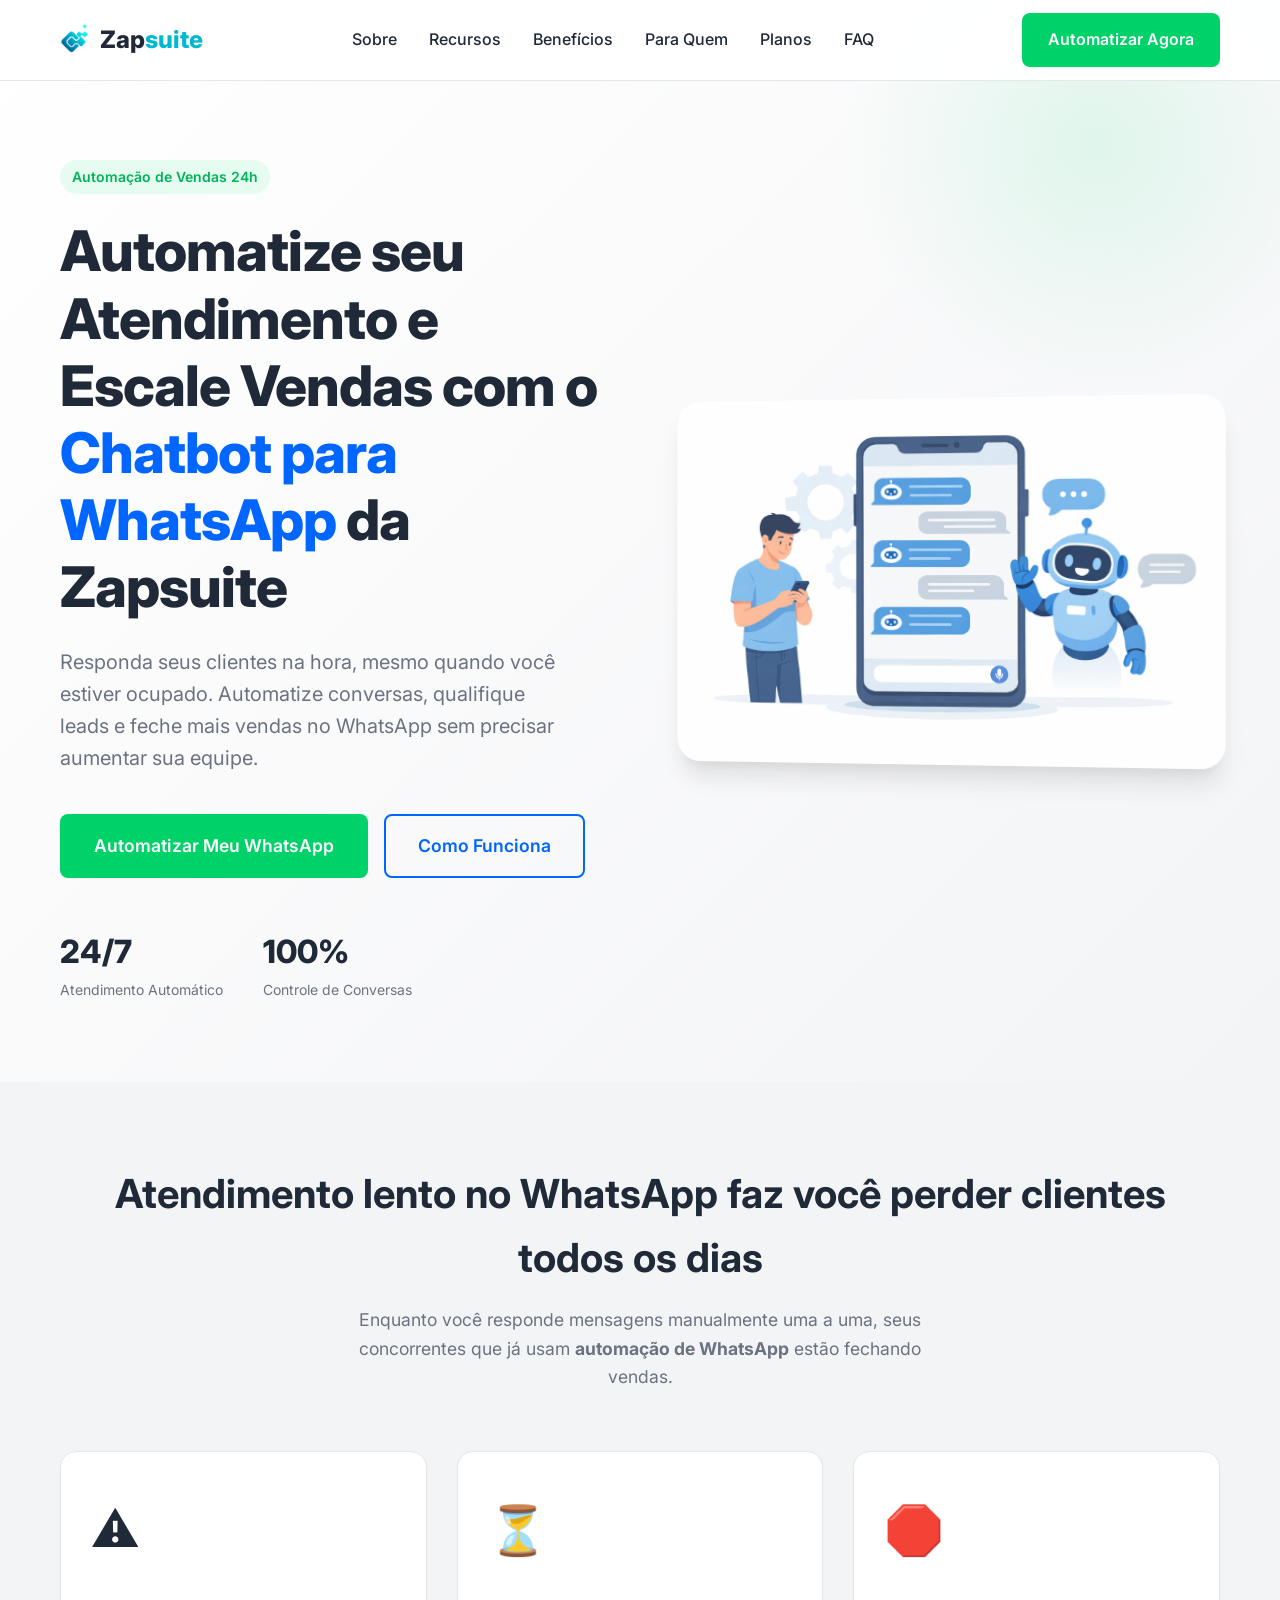
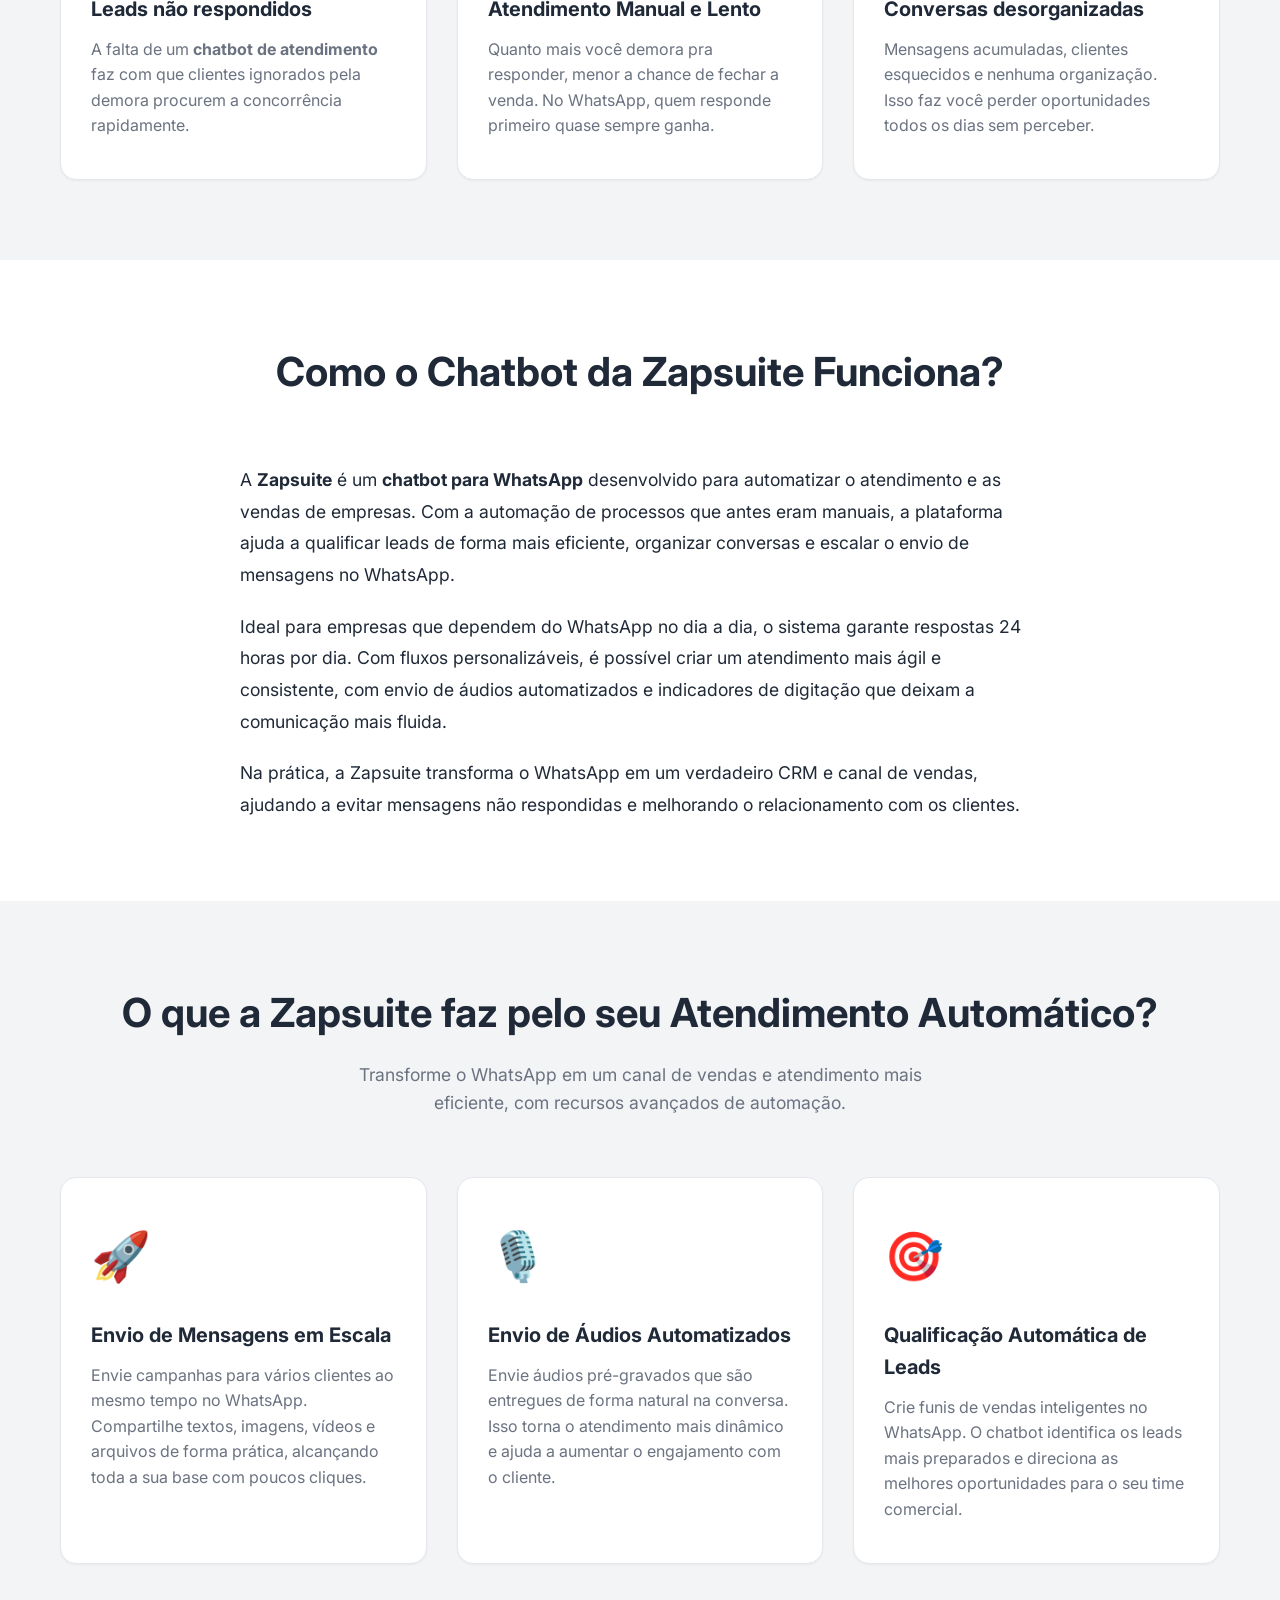
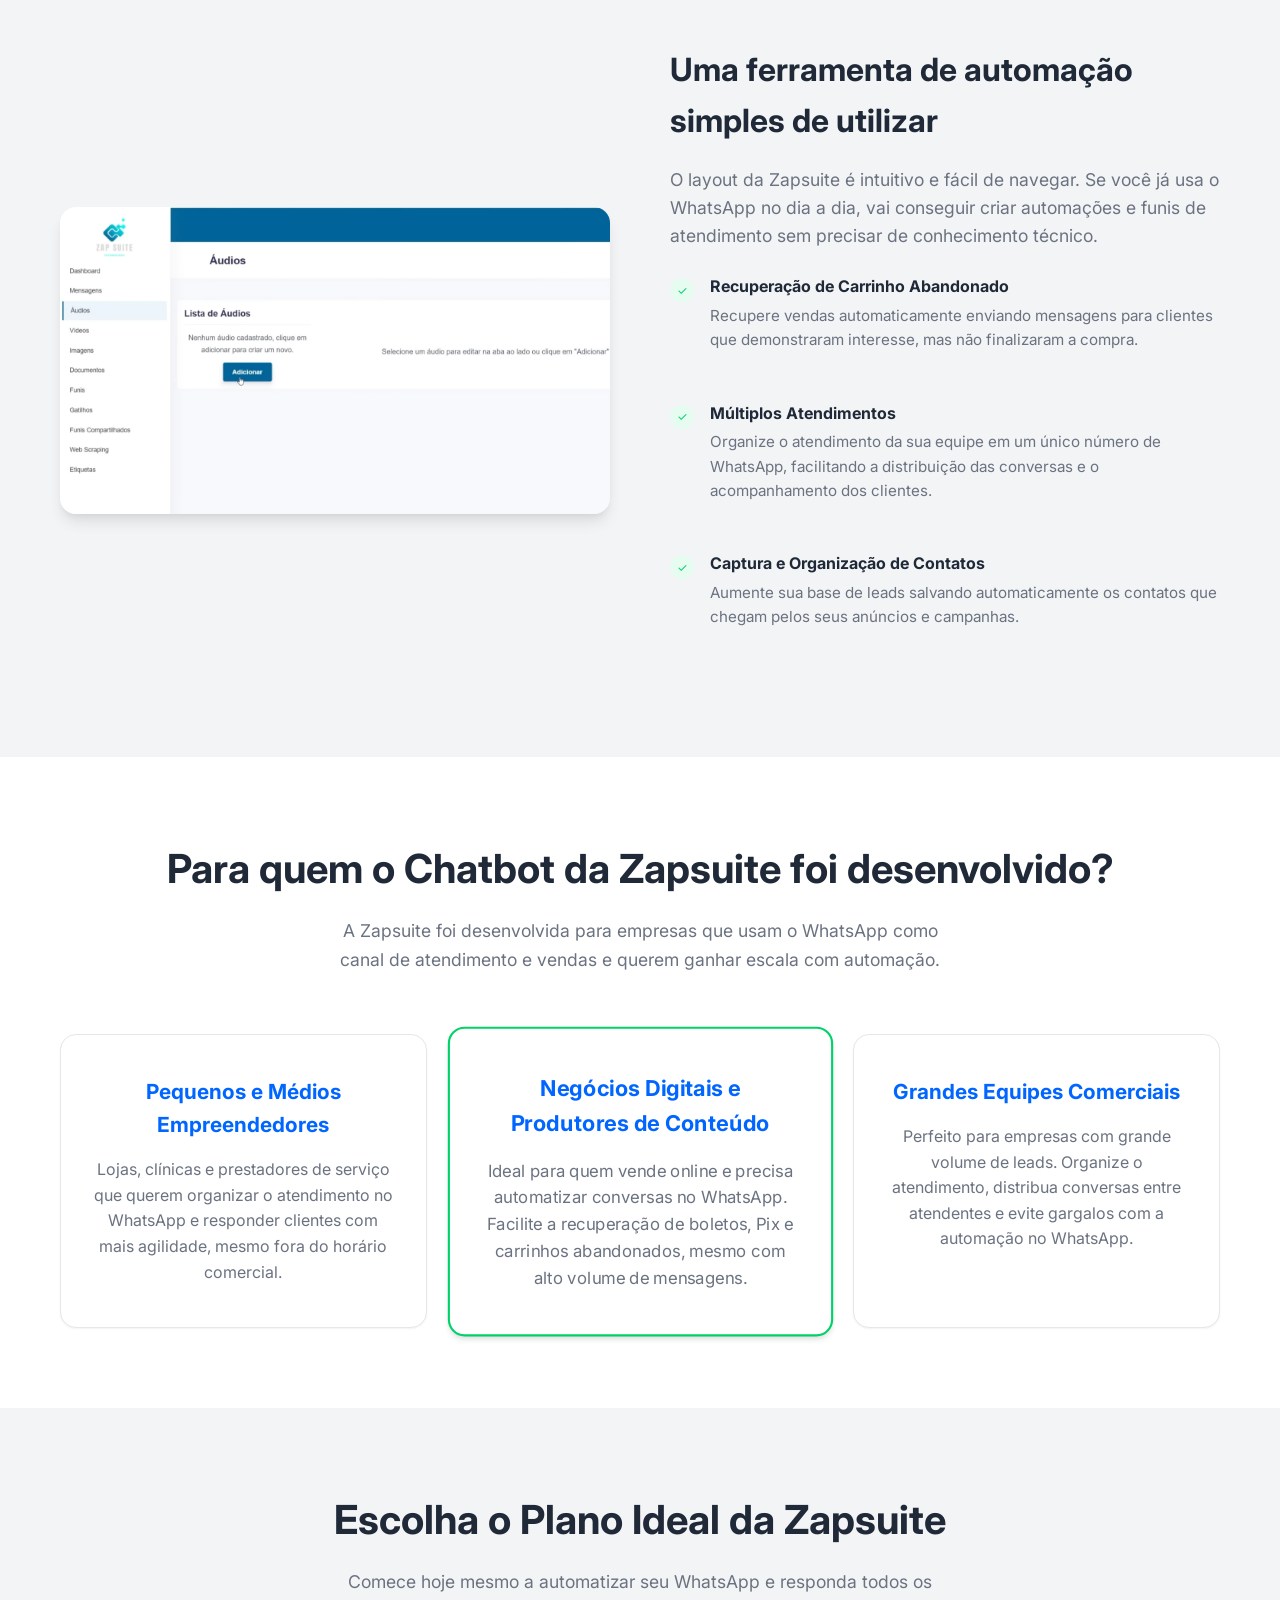
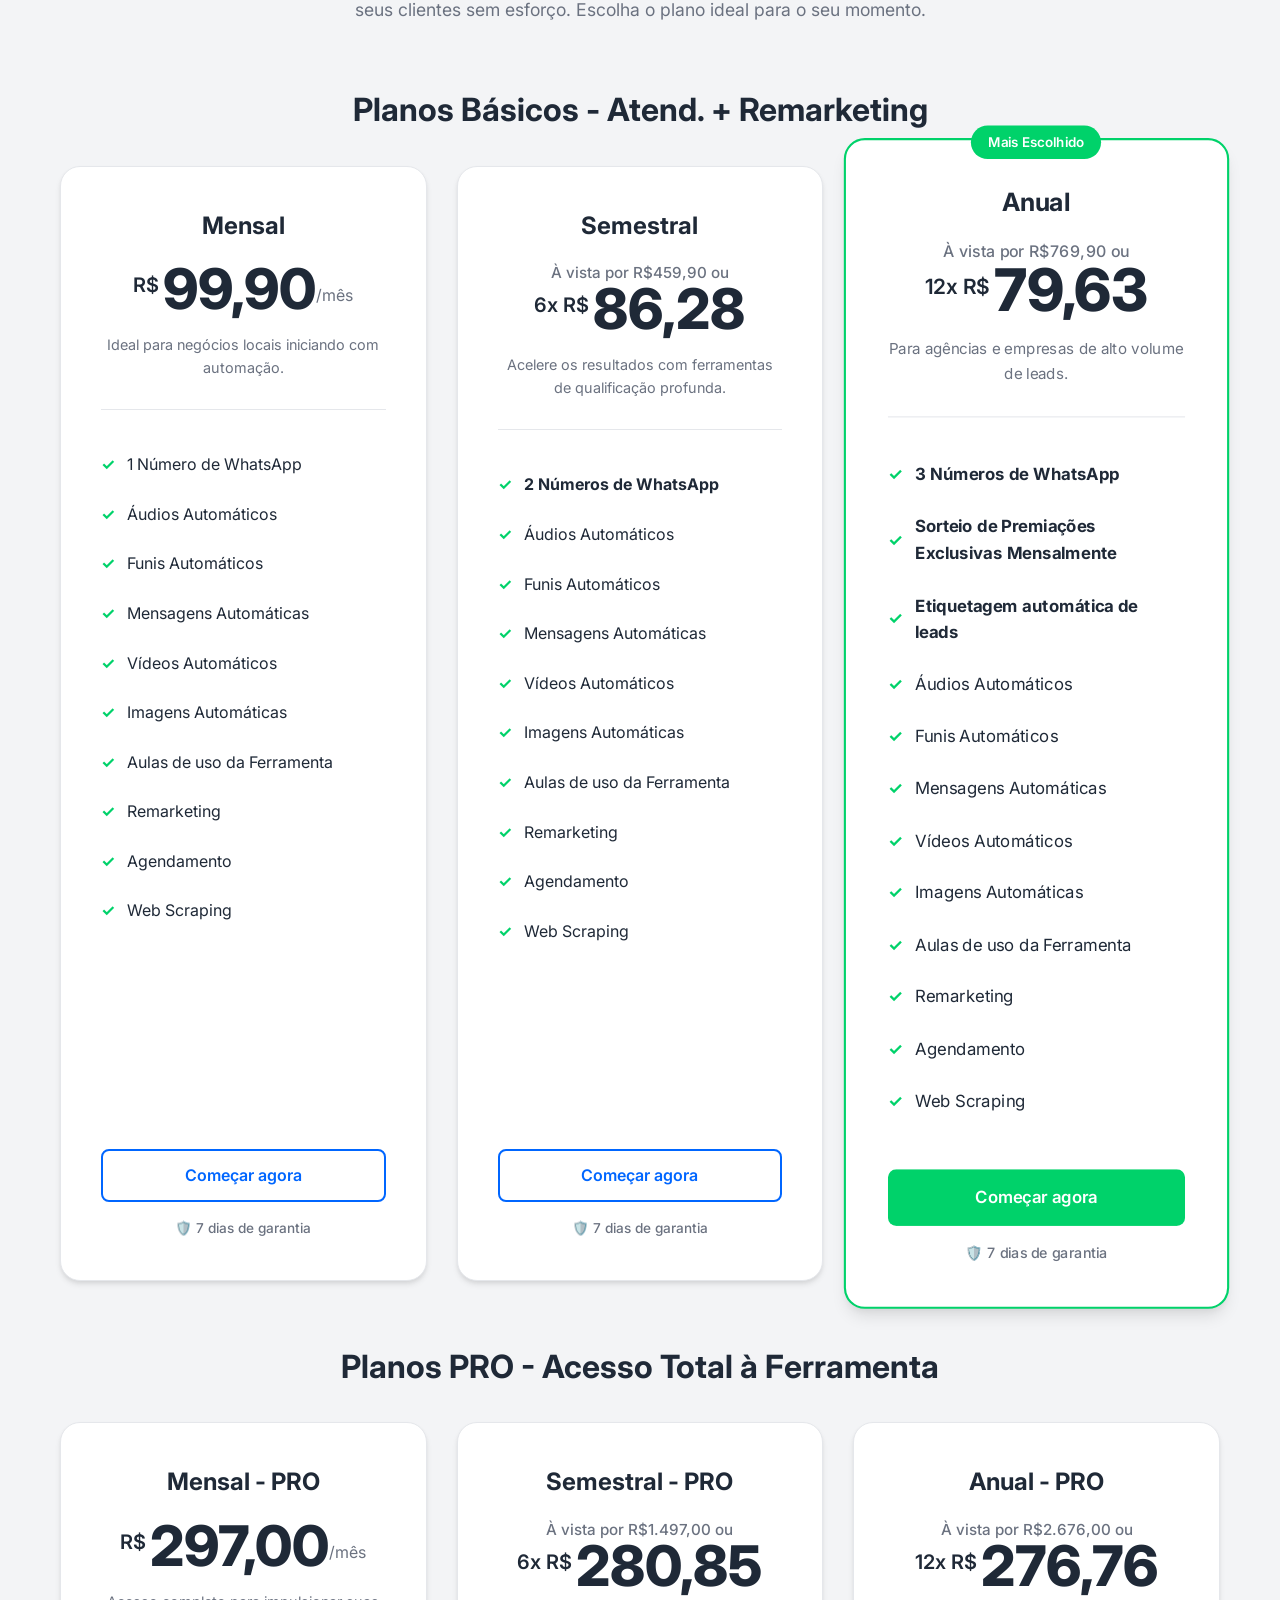
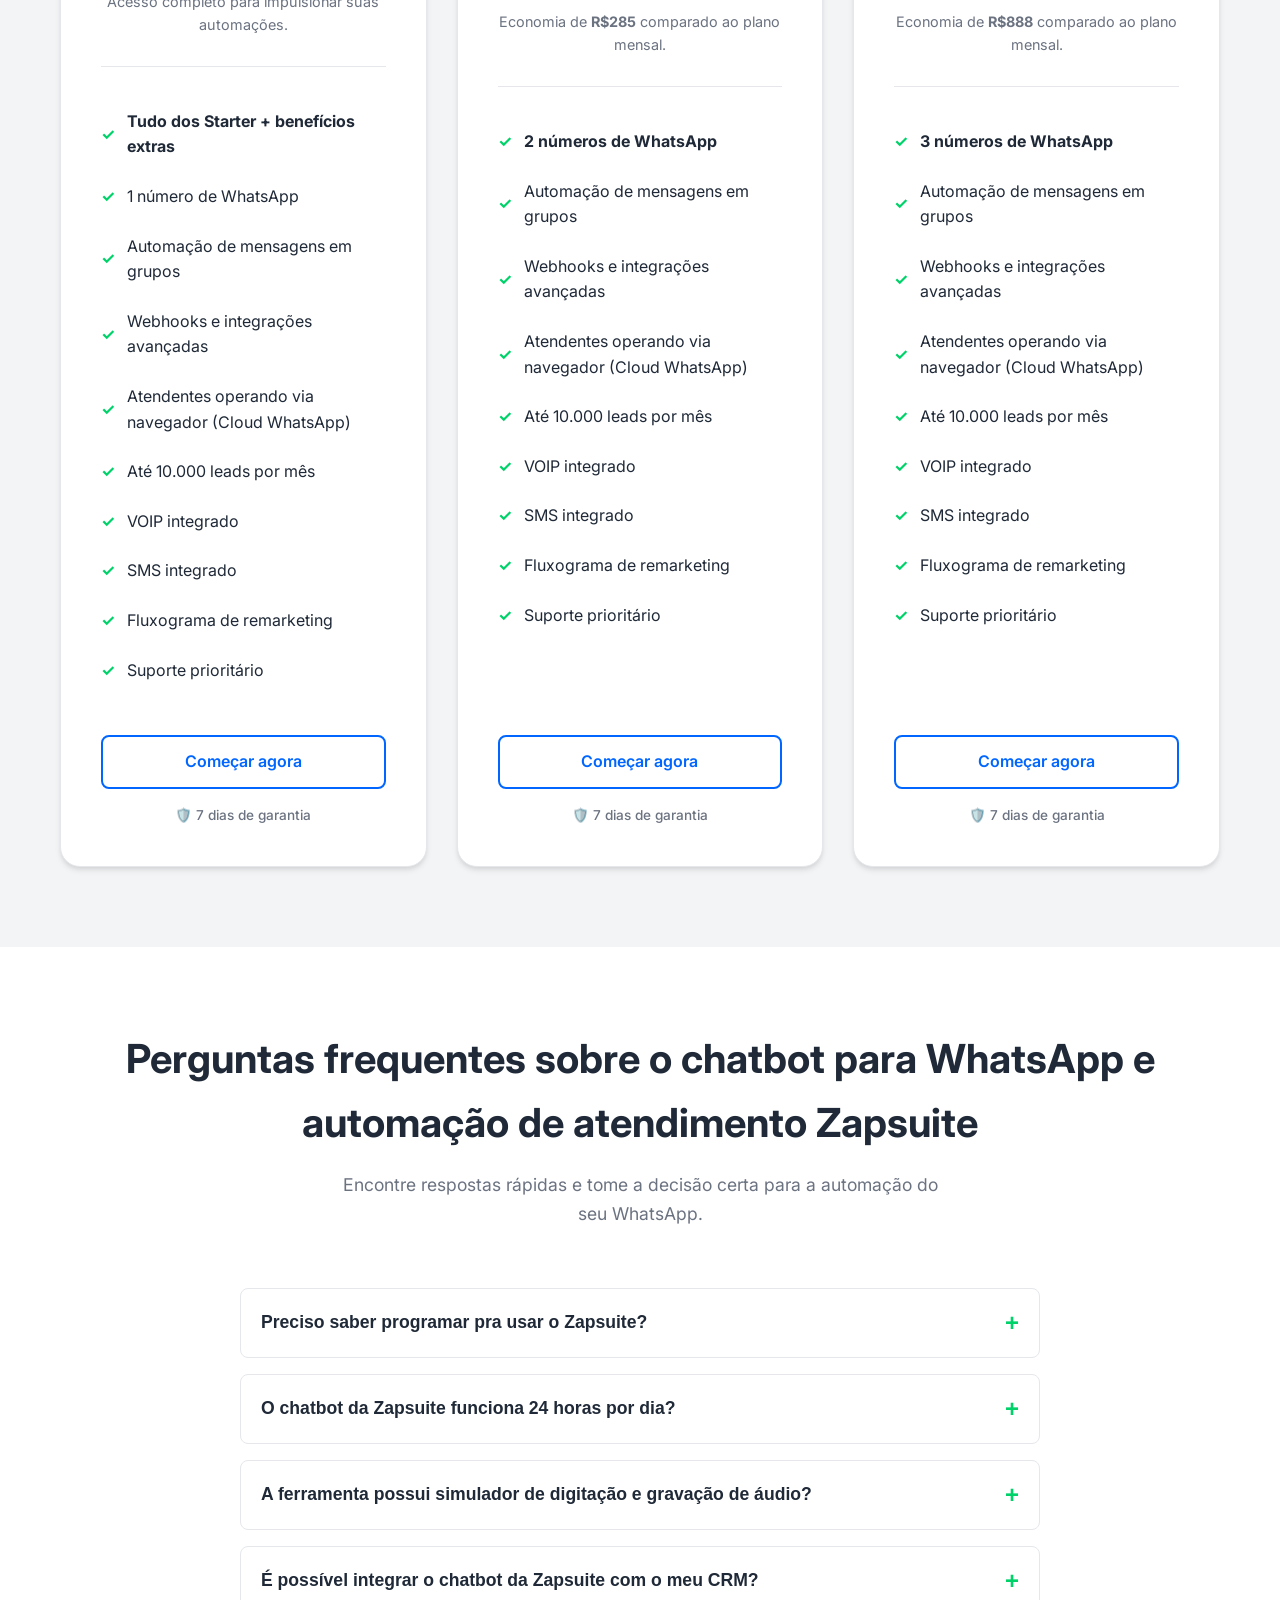
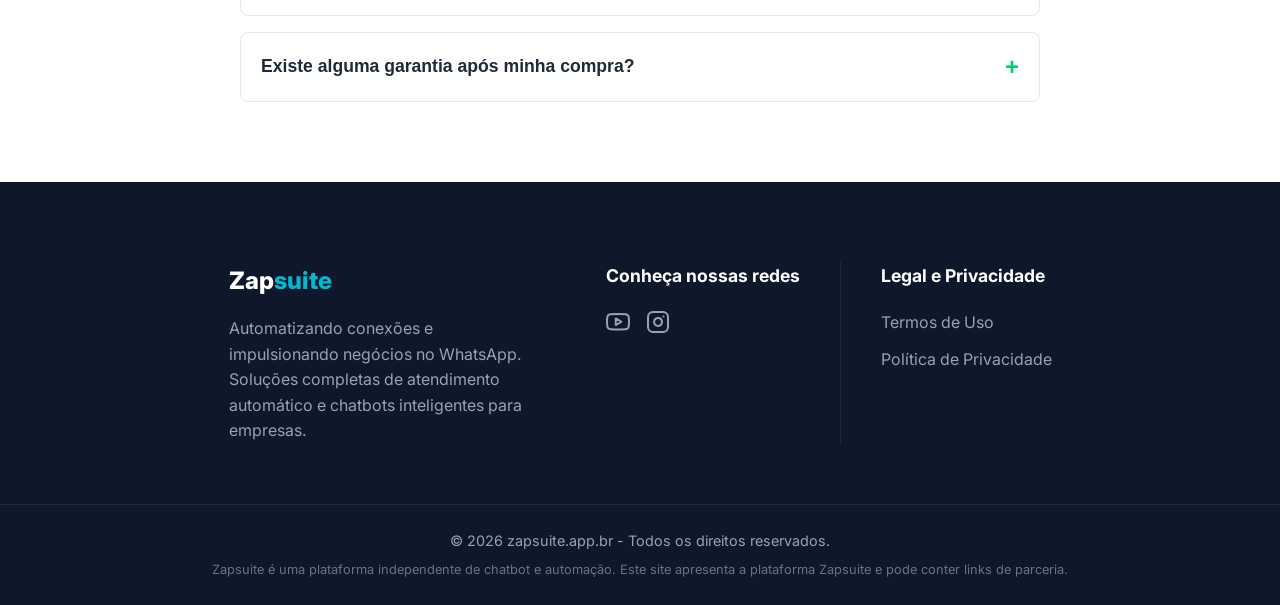
==== commit 3678beba: "Update index.html" ====
--- a/index.html
+++ b/index.html
@@ -381,7 +381,7 @@
                         Escolha o plano ideal para o seu momento.</p>
                 </header>
 
-                <h3 class="section-title text-center mt-4 mb-4" style="font-size: 2rem; margin-bottom: 30px;">Planos Starter - Atend. + Remarketing</h3>
+                <h3 class="section-title text-center mt-4 mb-4" style="font-size: 2rem; margin-bottom: 30px;">Planos Básicos - Atend. + Remarketing</h3>
                 <div class="pricing-grid">
                     <article class="pricing-card">
                         <header class="plan-header">
@@ -481,7 +481,7 @@
                             <p class="plan-desc">Acesso completo para impulsionar suas automações.</p>
                         </header>
                         <ul class="plan-features">
-                            <li><strong>Tudo do Starter + benefícios extras</strong></li>
+                            <li><strong>Tudo dos Starter + benefícios extras</strong></li>
                             <li>1 número de WhatsApp</li>
                             <li>Automação de mensagens em grupos</li>
                             <li>Webhooks e integrações avançadas</li>
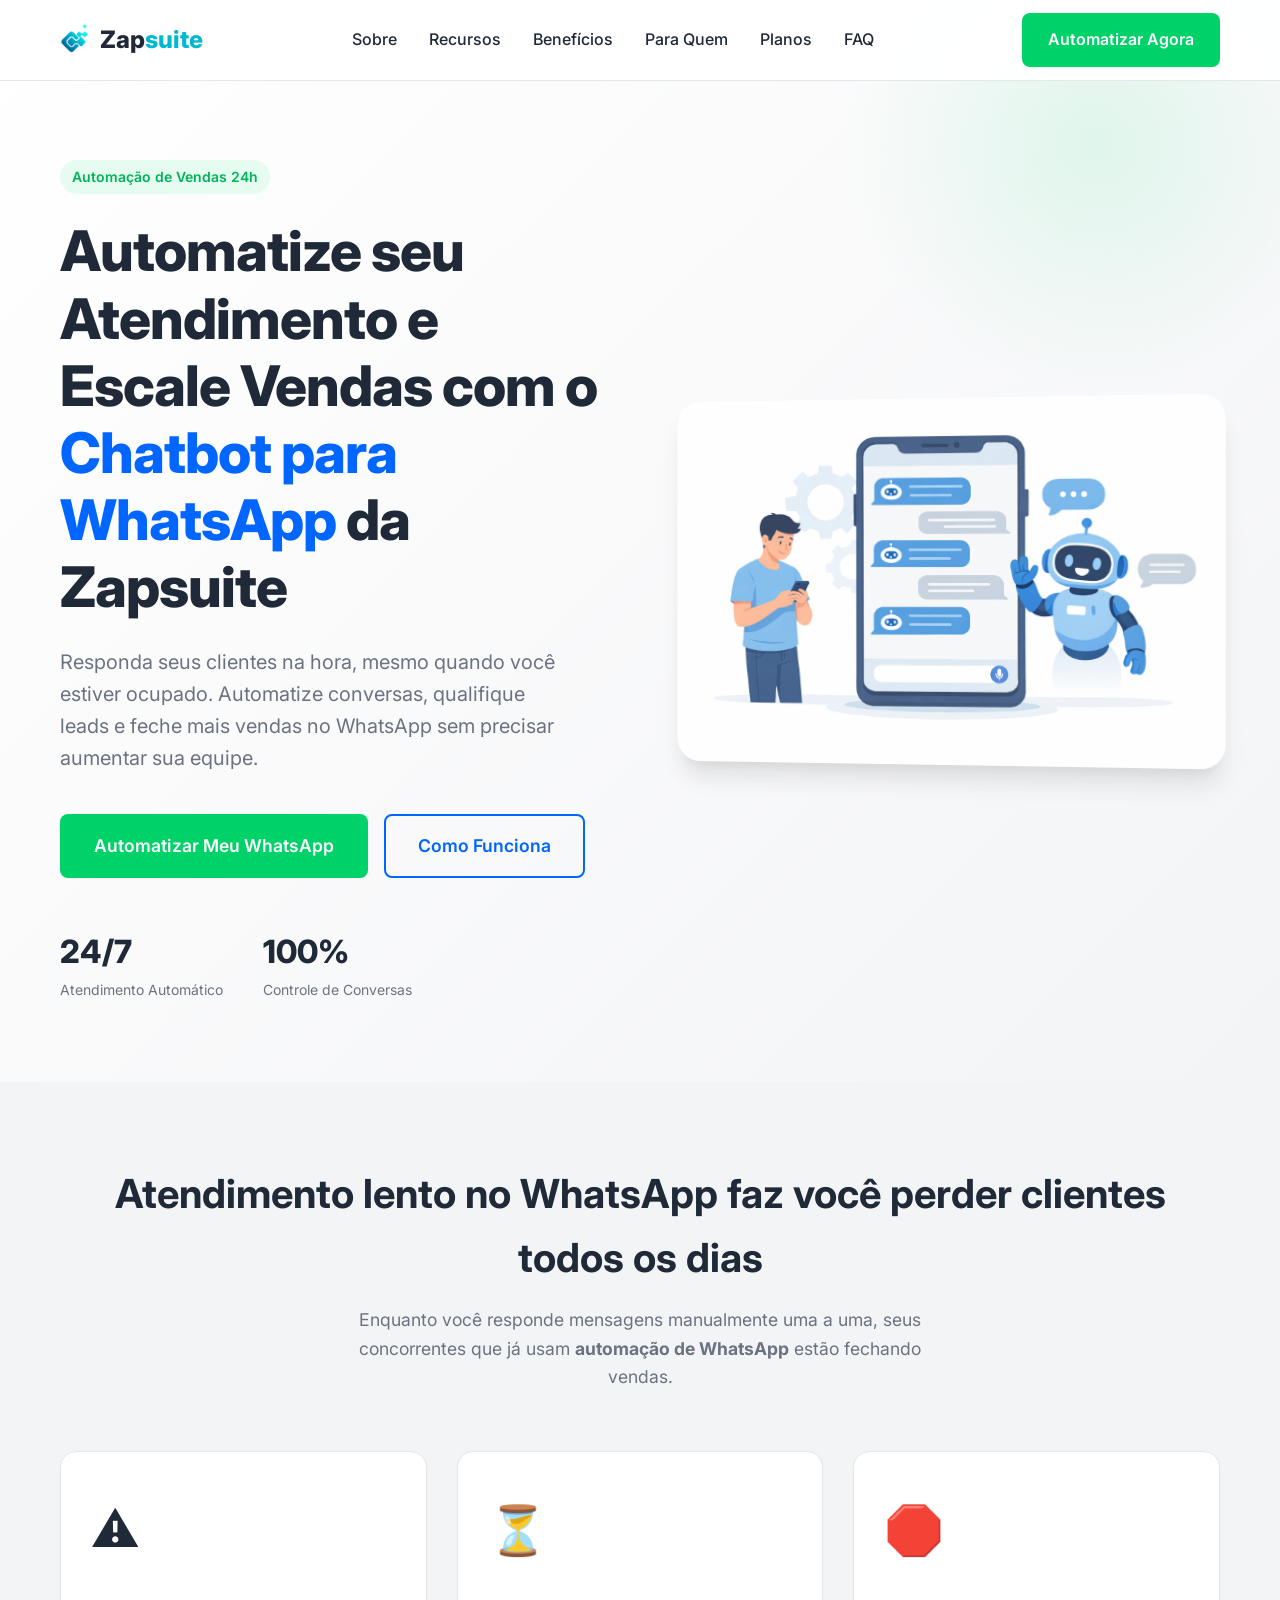
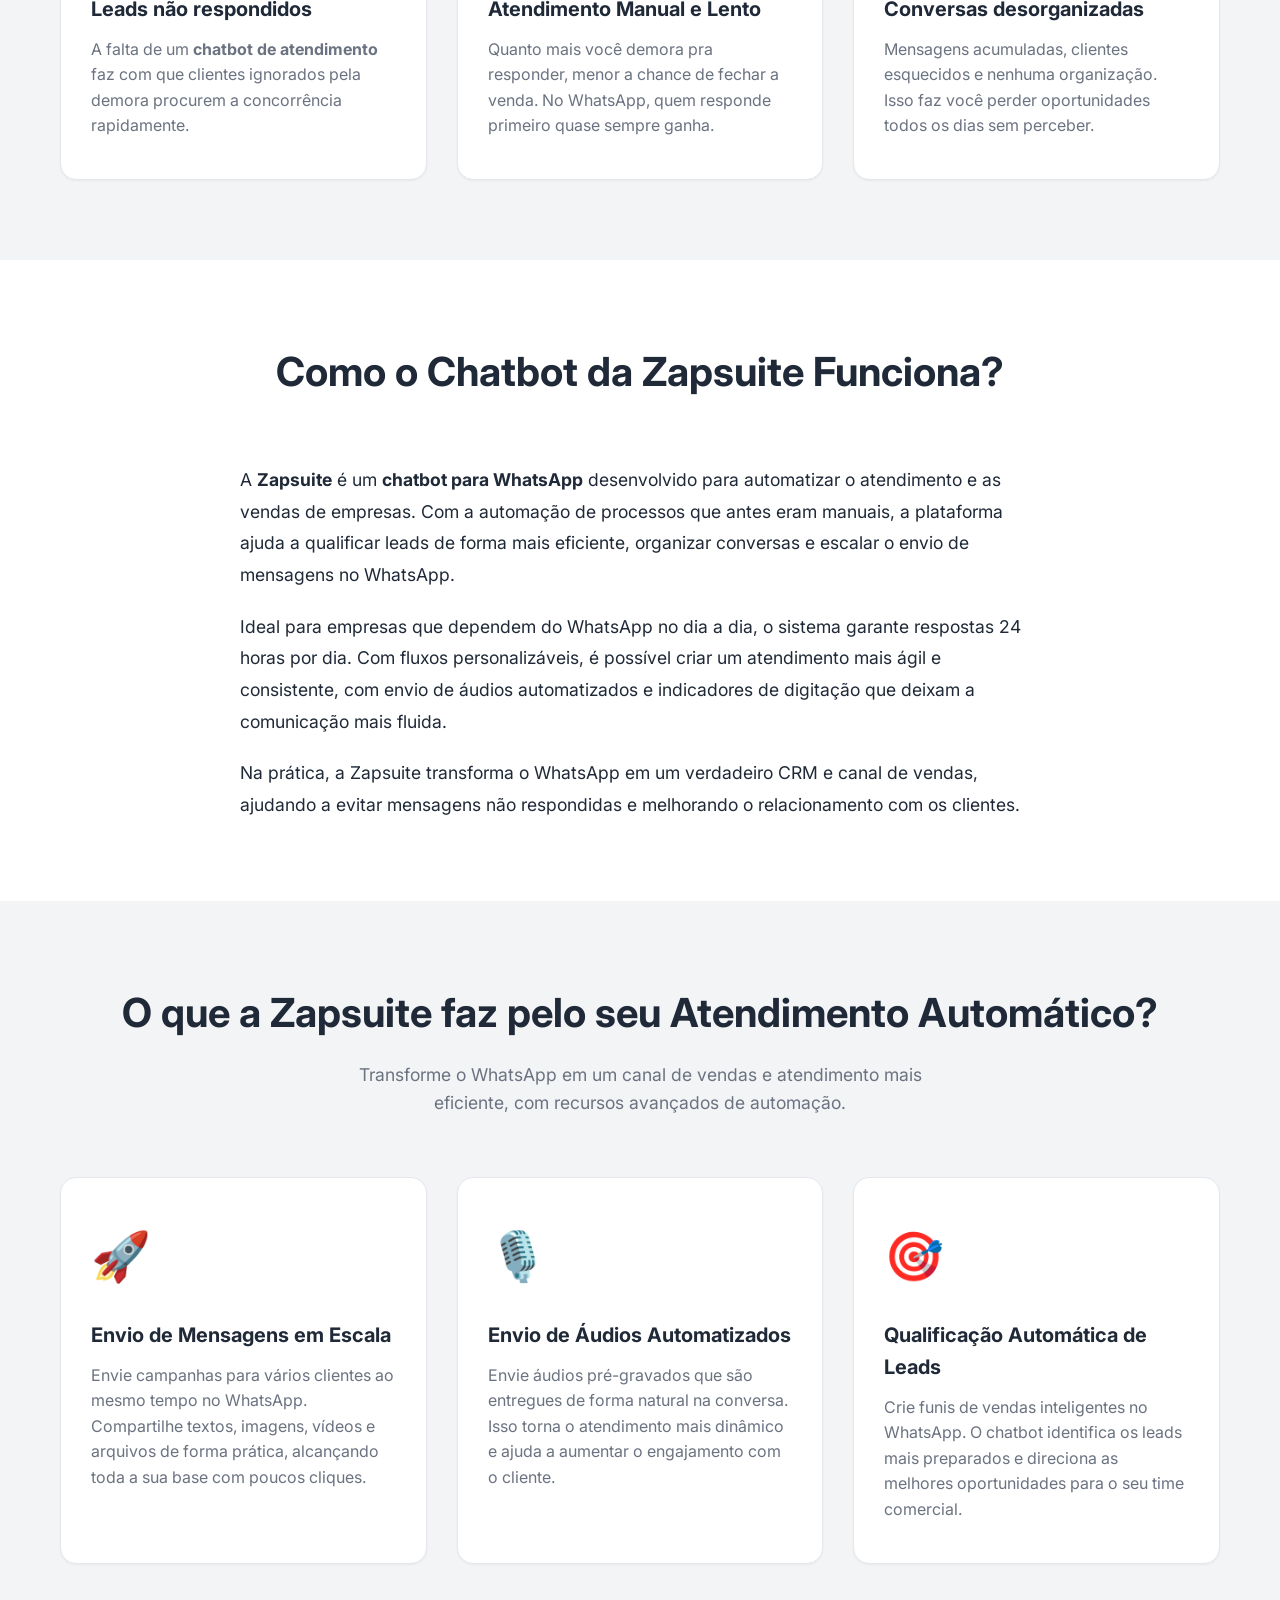
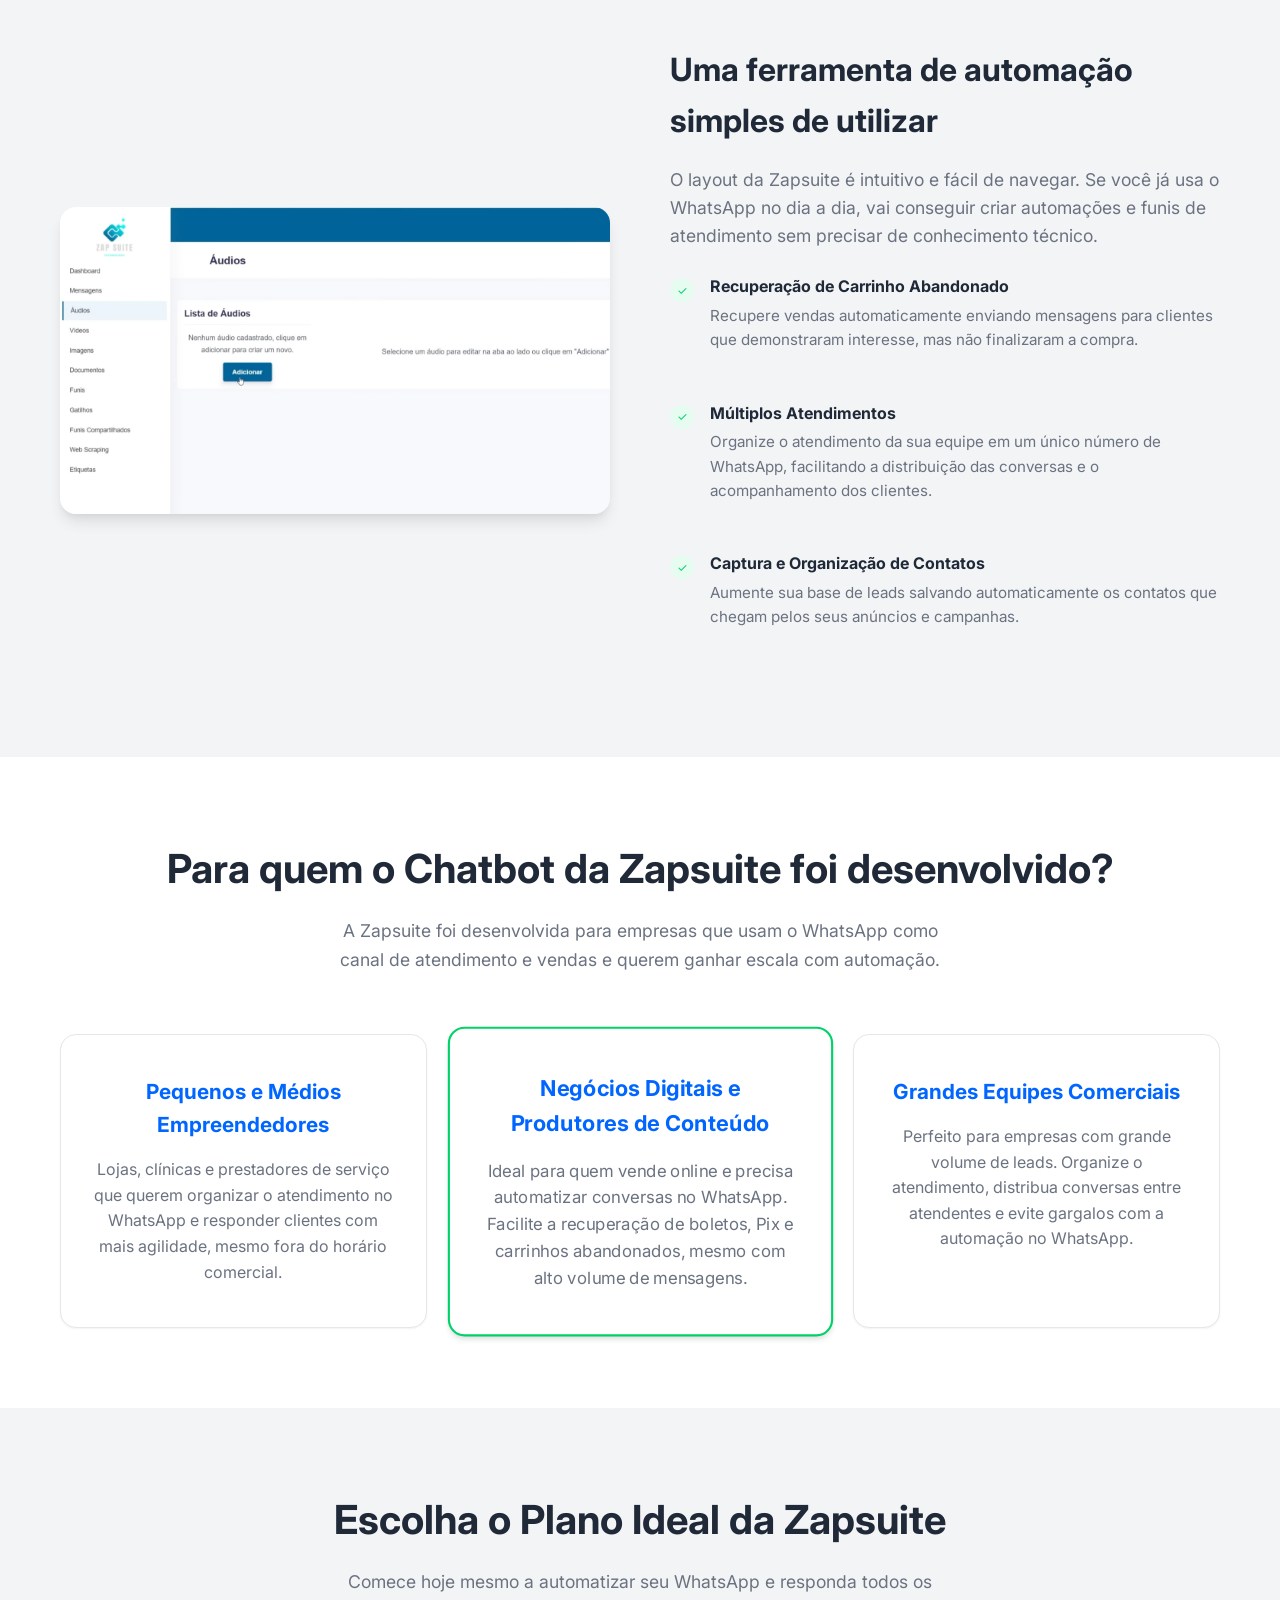
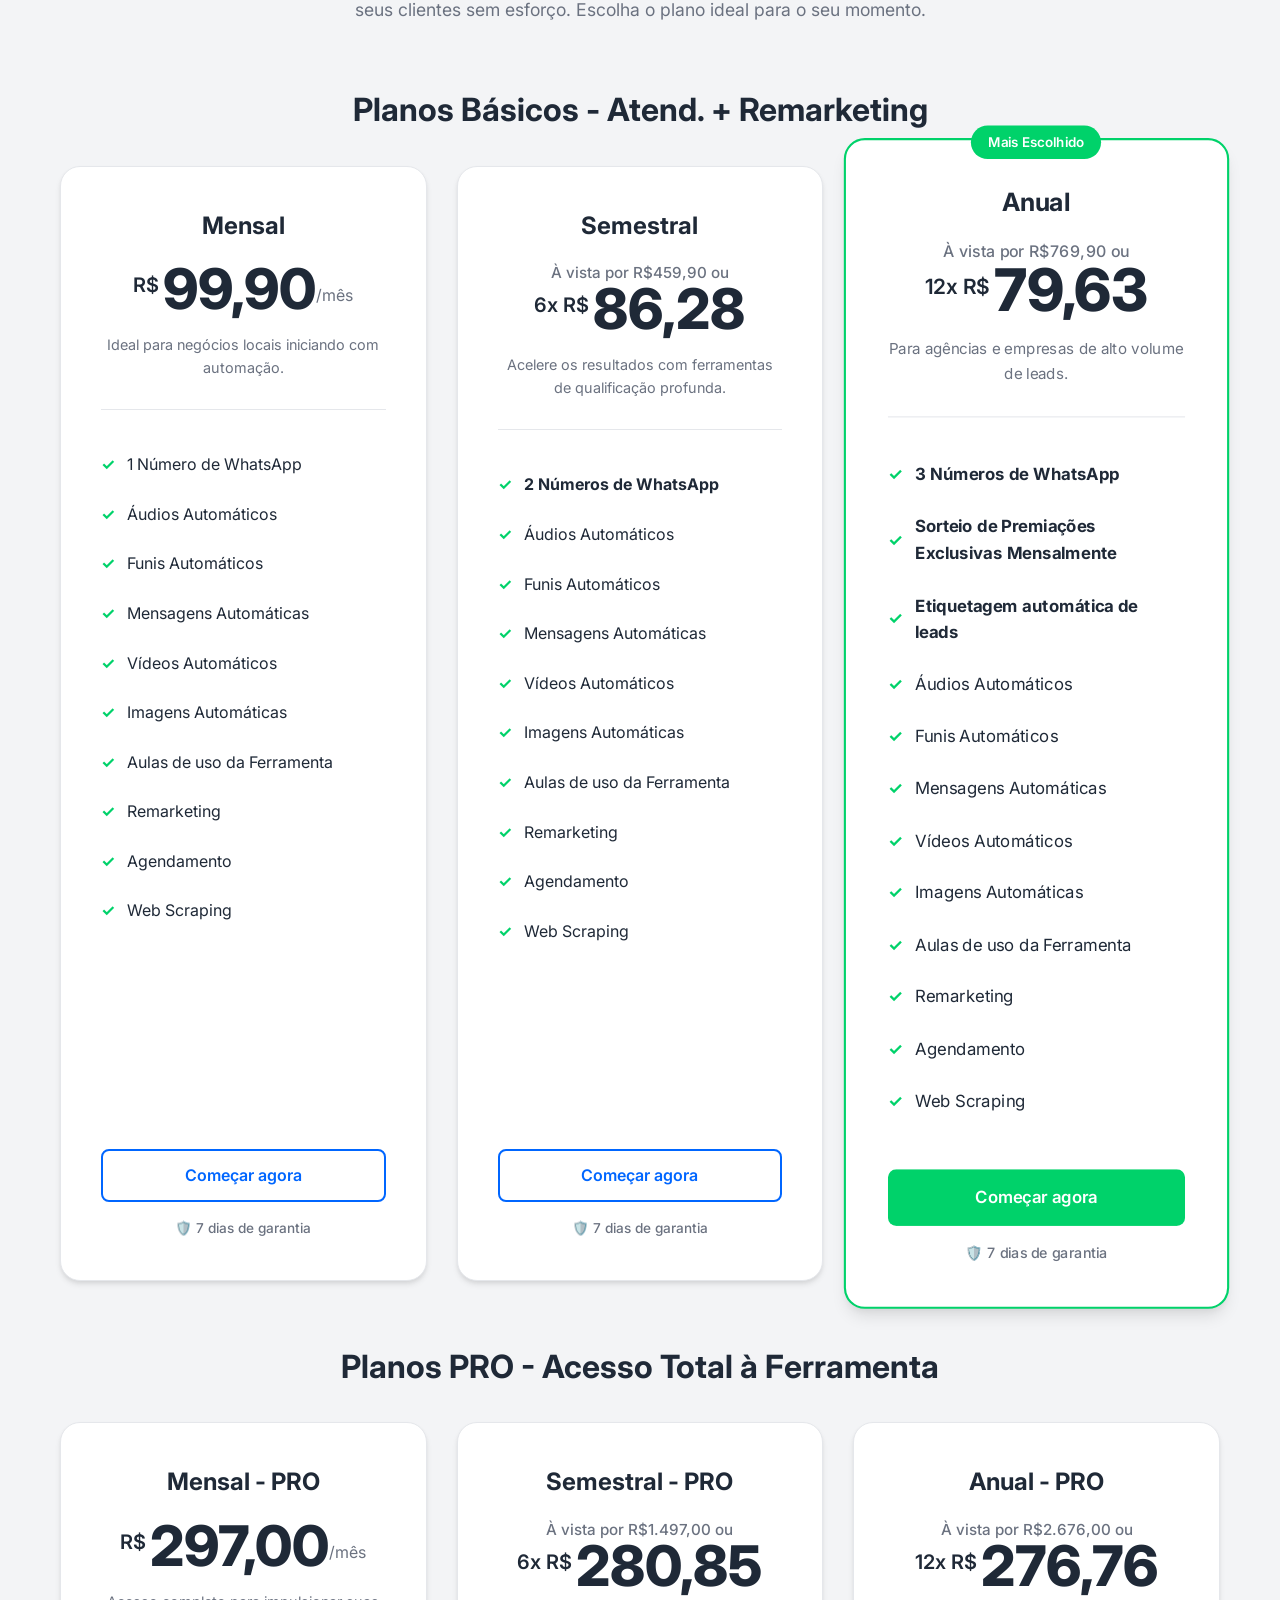
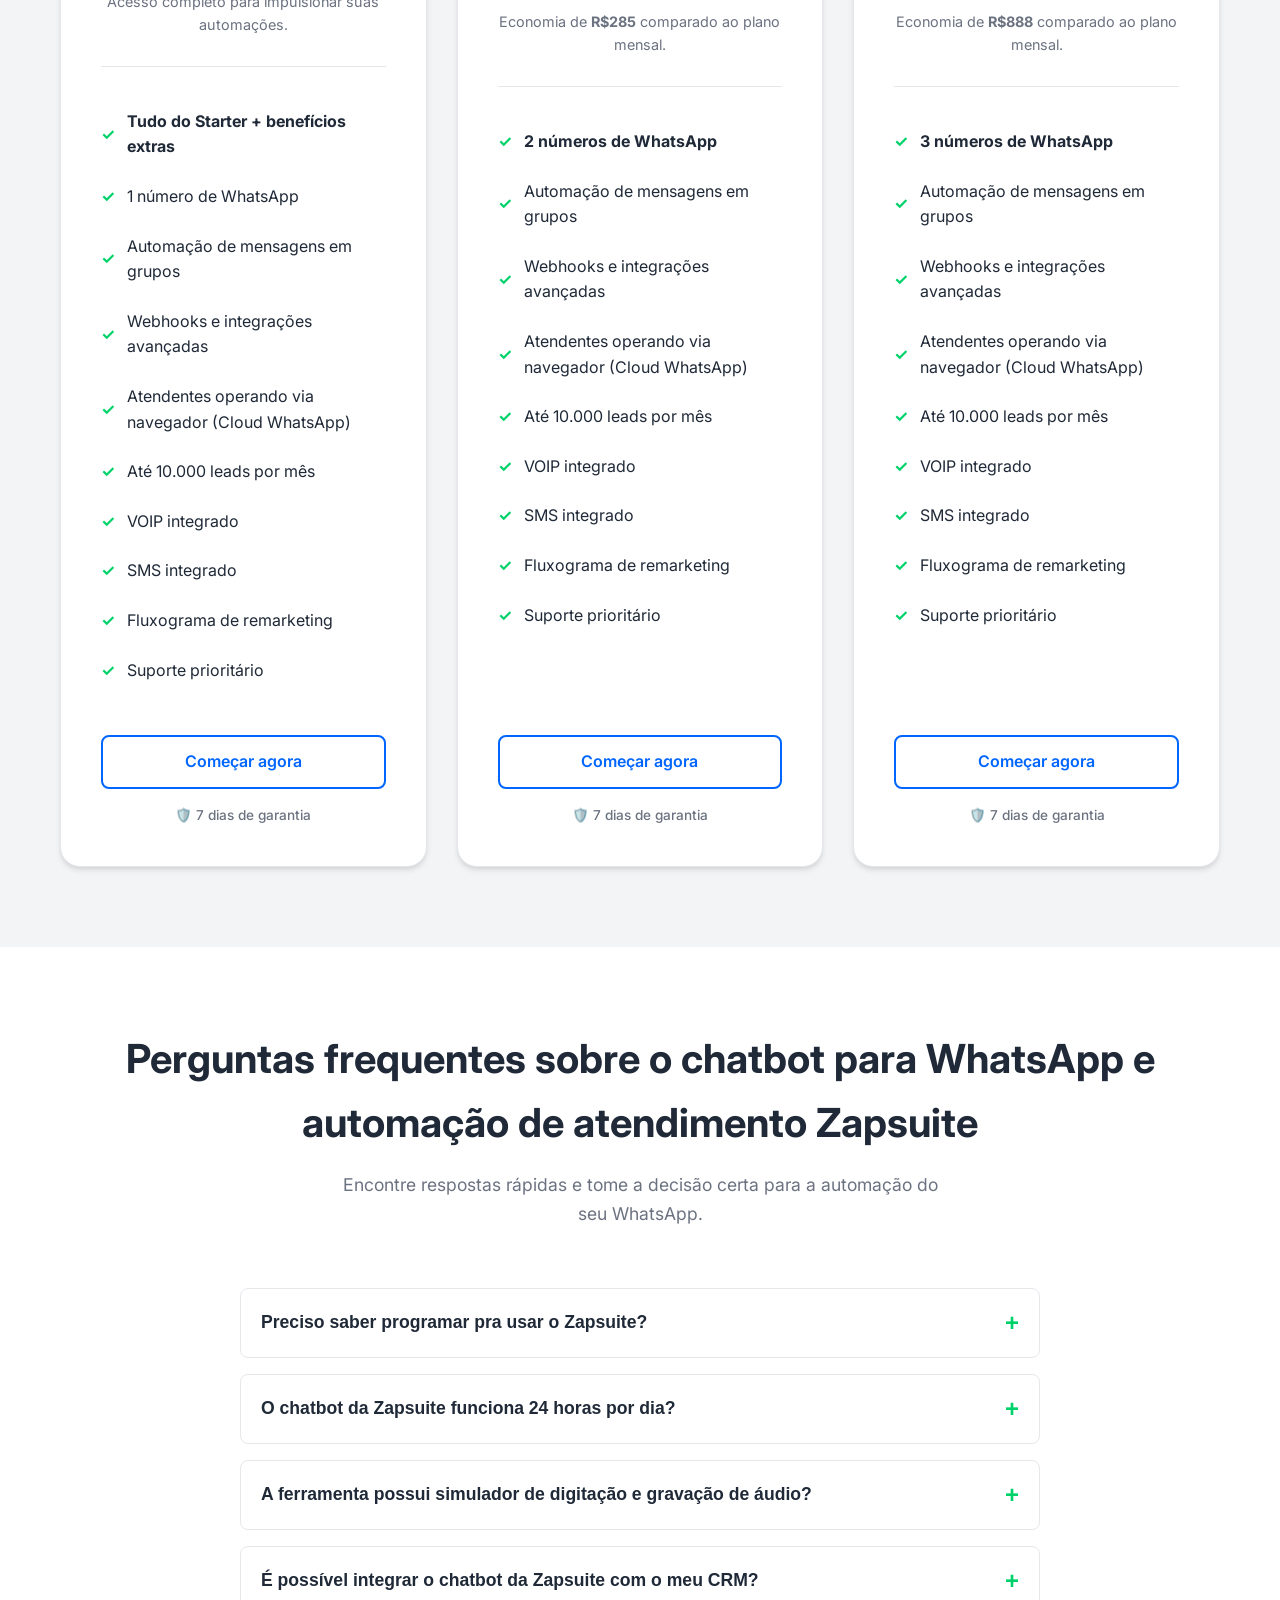
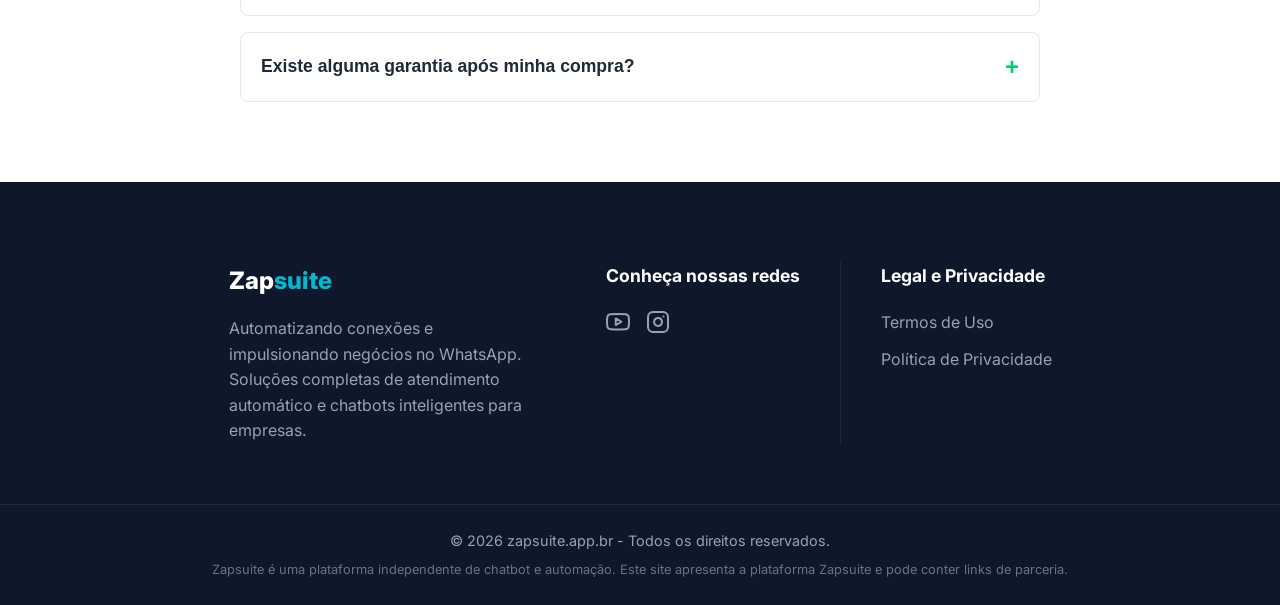
==== commit 4043537b: "Update index.html" ====
--- a/index.html
+++ b/index.html
@@ -481,7 +481,7 @@
                             <p class="plan-desc">Acesso completo para impulsionar suas automações.</p>
                         </header>
                         <ul class="plan-features">
-                            <li><strong>Tudo dos Starter + benefícios extras</strong></li>
+                            <li><strong>Tudo do Starter + benefícios extras</strong></li>
                             <li>1 número de WhatsApp</li>
                             <li>Automação de mensagens em grupos</li>
                             <li>Webhooks e integrações avançadas</li>
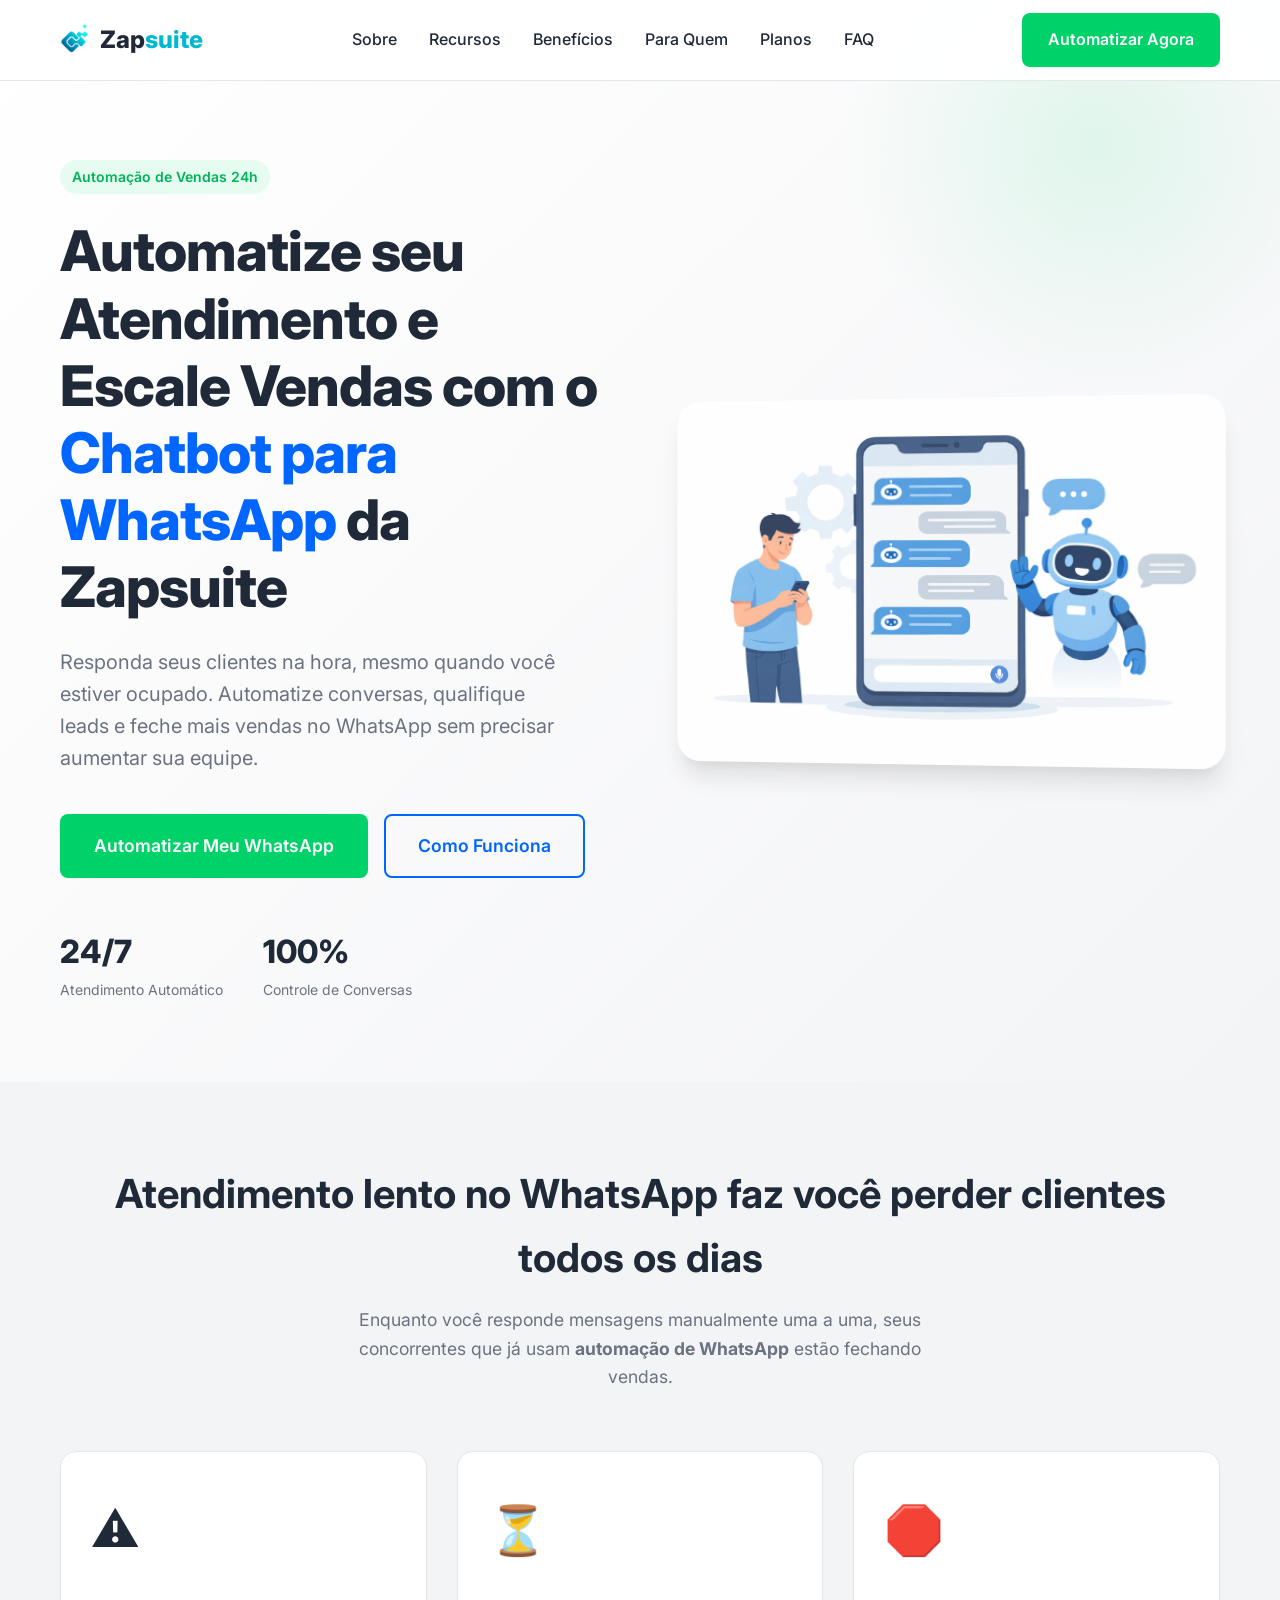
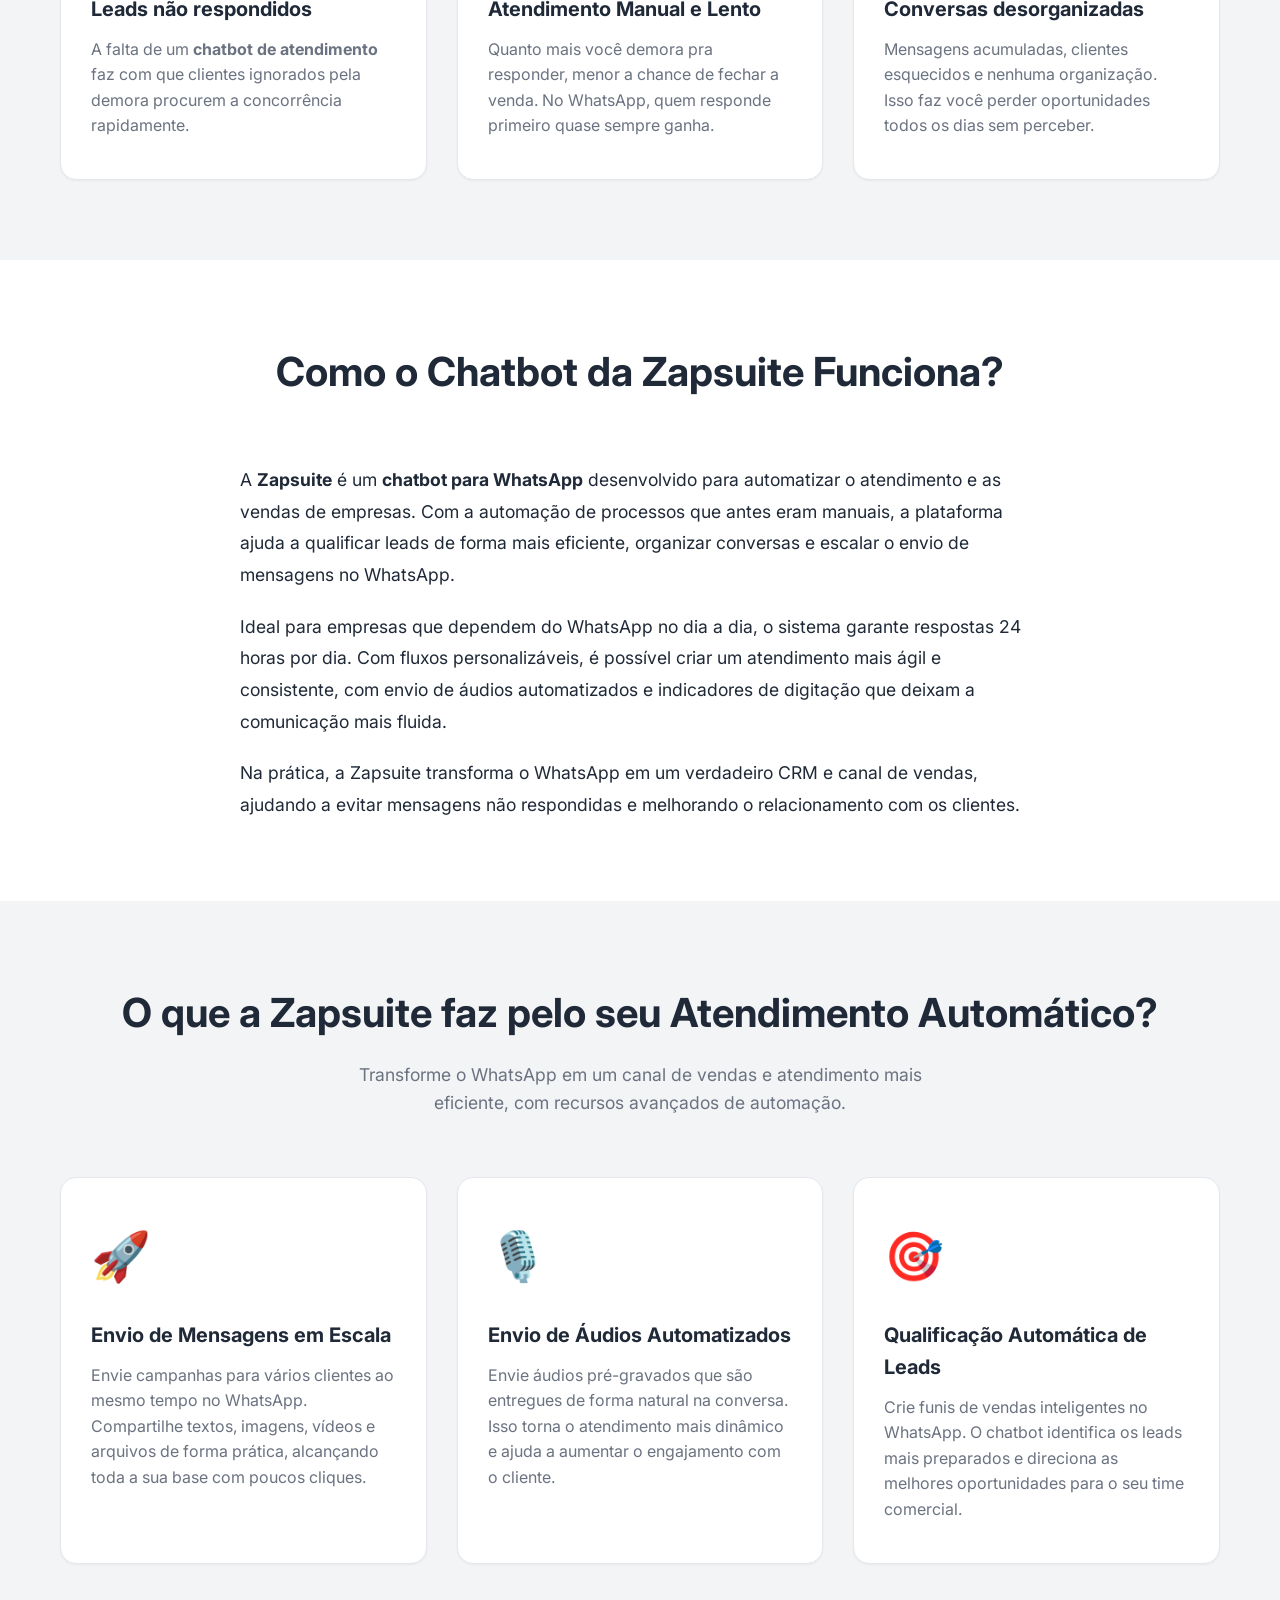
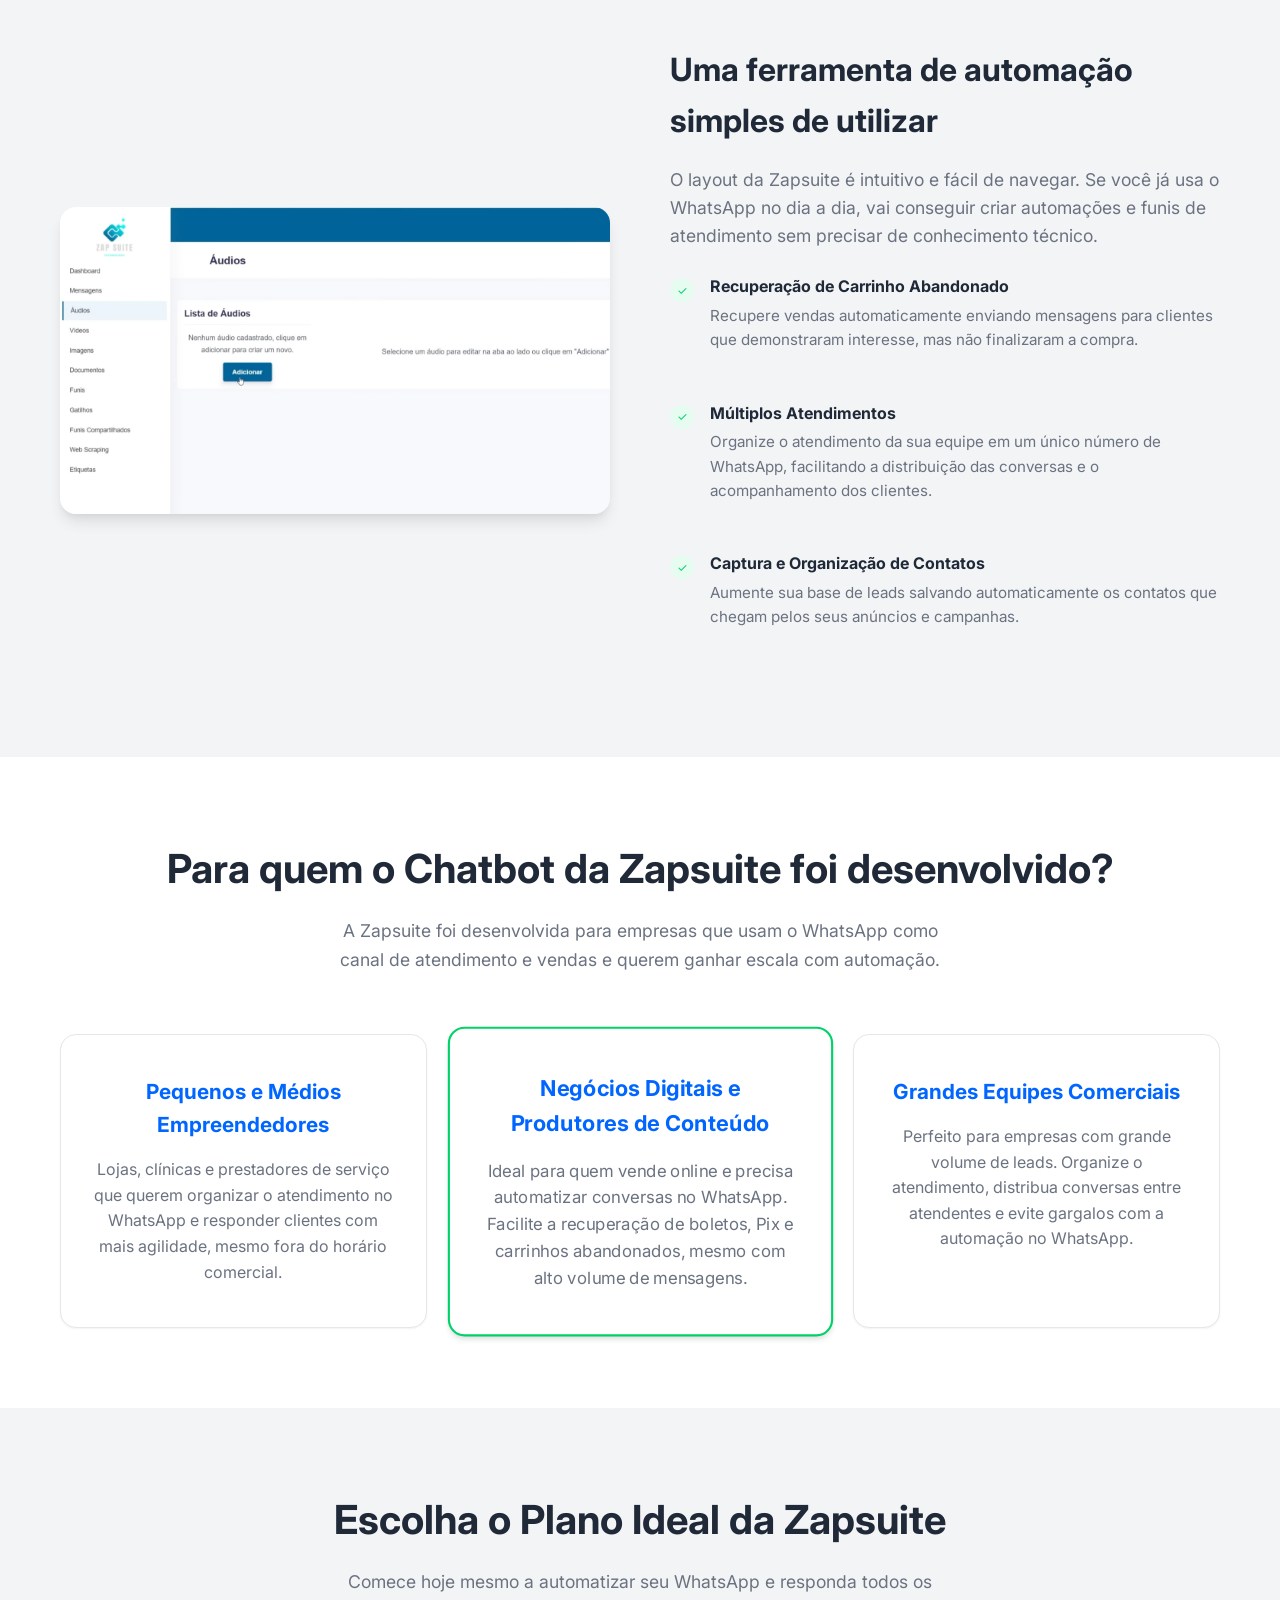
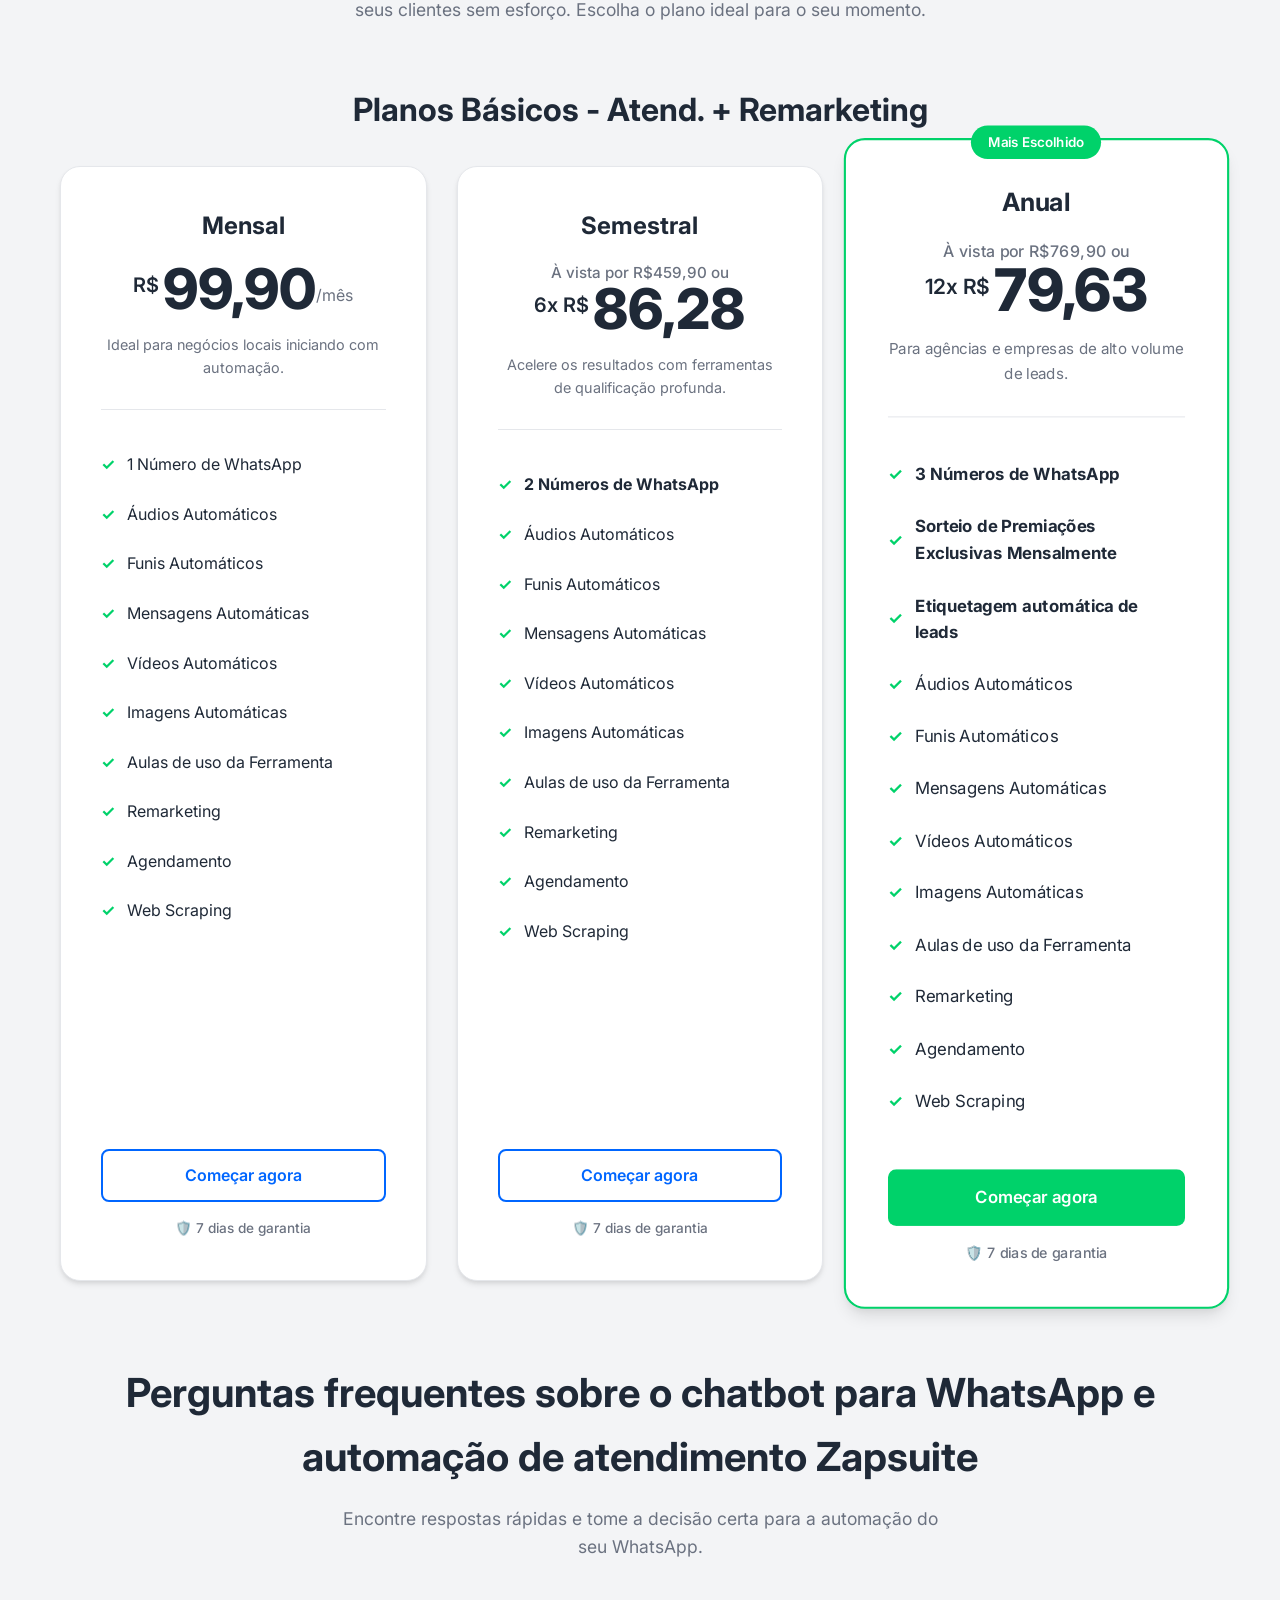
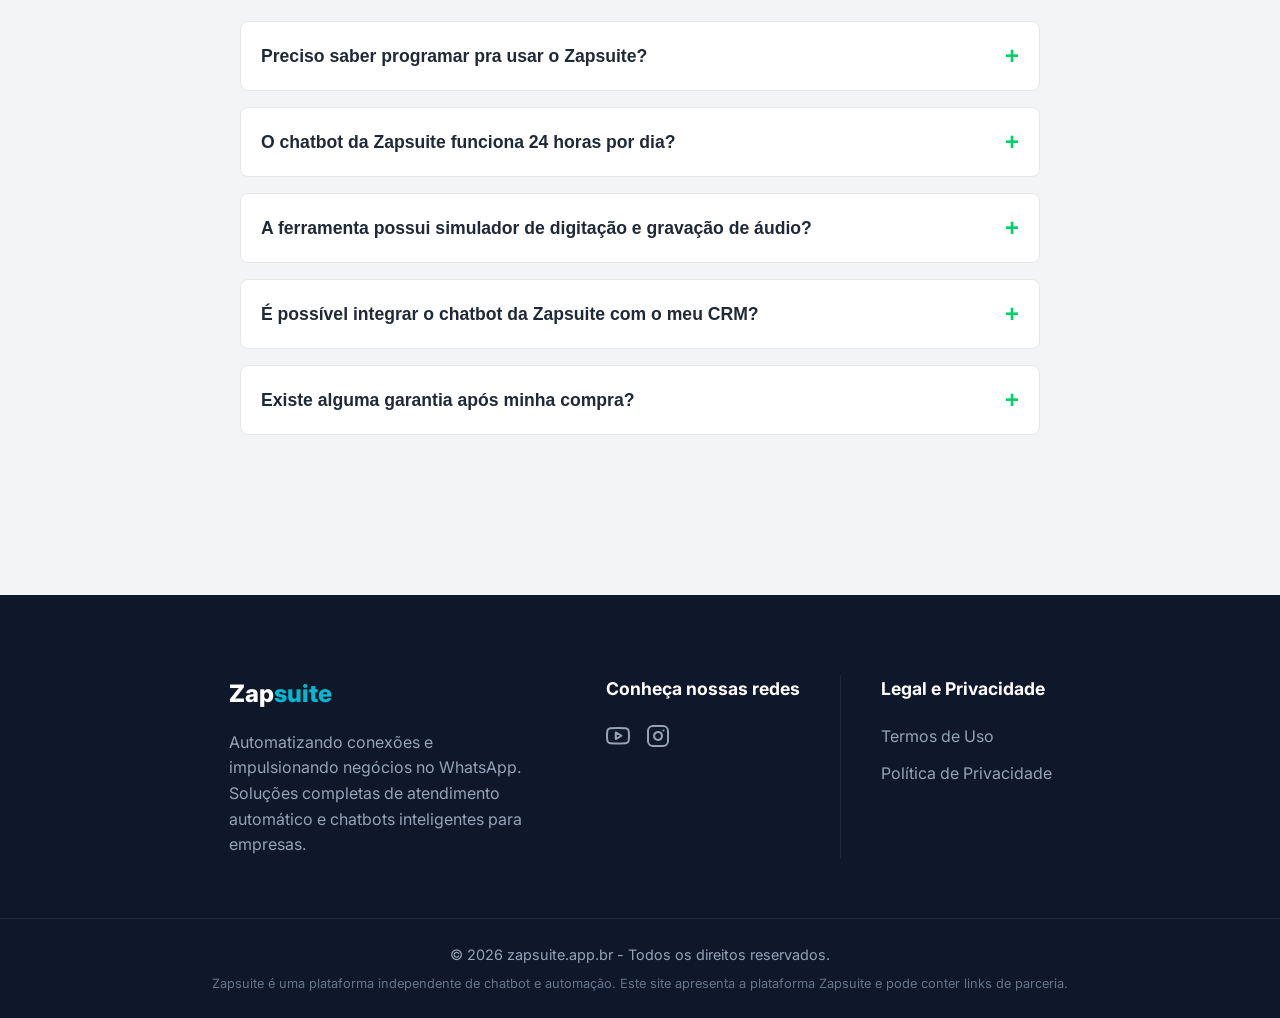
==== commit b2f111f1: "Update index.html" ====
--- a/index.html
+++ b/index.html
@@ -69,24 +69,6 @@
           "@type": "Offer",
           "name": "Plano Anual",
           "price": 769.90,
-          "priceCurrency": "BRL"
-        },
-        {
-          "@type": "Offer",
-          "name": "Plano Mensal - PRO",
-          "price": 297.00,
-          "priceCurrency": "BRL"
-        },
-        {
-          "@type": "Offer",
-          "name": "Plano Semestral - PRO",
-          "price": 1497.00,
-          "priceCurrency": "BRL"
-        },
-        {
-          "@type": "Offer",
-          "name": "Plano Anual - PRO",
-          "price": 2676.00,
           "priceCurrency": "BRL"
         }
       ]
@@ -139,7 +121,7 @@
           "name": "É possível integrar o chatbot da Zapsuite com o meu CRM?",
           "acceptedAnswer": {
             "@type": "Answer",
-            "text": "Sim, especialmente nos planos PRO, oferecemos conexões via webhook e API para integrar leads do WhatsApp com ferramentas de marketing, CRM ou sistemas de pagamento."
+            "text": "Sim, especialmente no plano Anual, oferecemos conexões via webhook e API para integrar leads do WhatsApp com ferramentas de marketing, CRM ou sistemas de pagamento."
           }
         },
         {
@@ -468,87 +450,6 @@
                     </article>
                 </div>
 
-                <h3 class="section-title text-center mt-4 mb-4" style="font-size: 2rem; margin-top: 60px; margin-bottom: 30px;">Planos PRO - Acesso Total à Ferramenta</h3>
-                <div class="pricing-grid">
-                    <article class="pricing-card">
-                        <header class="plan-header">
-                            <h3 class="plan-name">Mensal - PRO</h3>
-                            <div class="plan-price">
-                                <span class="currency">R$</span>
-                                <span class="amount">297,00</span>
-                                <span class="period">/mês</span>
-                            </div>
-                            <p class="plan-desc">Acesso completo para impulsionar suas automações.</p>
-                        </header>
-                        <ul class="plan-features">
-                            <li><strong>Tudo do Starter + benefícios extras</strong></li>
-                            <li>1 número de WhatsApp</li>
-                            <li>Automação de mensagens em grupos</li>
-                            <li>Webhooks e integrações avançadas</li>
-                            <li>Atendentes operando via navegador (Cloud WhatsApp)</li>
-                            <li>Até 10.000 leads por mês</li>
-                            <li>VOIP integrado</li>
-                            <li>SMS integrado</li>
-                            <li>Fluxograma de remarketing</li>
-                            <li>Suporte prioritário</li>
-                        </ul>
-                        <a href="https://pay.kiwify.com.br/BpC6Xrt?afid=9sRU19Lx" rel="nofollow noopener" class="btn btn-outline btn-block" title="Assinar o Plano Mensal">Começar agora</a>
-                        <p class="plan-guarantee">🛡️ 7 dias de garantia</p>
-                    </article>
-
-                    <article class="pricing-card">
-                        <header class="plan-header">
-                            <h3 class="plan-name">Semestral - PRO</h3>
-                            <div class="plan-price-cash">À vista por R$1.497,00 ou</div>
-                            <div class="plan-price">
-                                <span class="currency">6x R$</span>
-                                <span class="amount">280,85</span>
-                            </div>
-                            <p class="plan-desc">Economia de <strong>R$285</strong> comparado ao plano mensal.</p>
-                        </header>
-                        <ul class="plan-features">
-                            <li><strong>2 números de WhatsApp</strong></li>
-                            <li>Automação de mensagens em grupos</li>
-                            <li>Webhooks e integrações avançadas</li>
-                            <li>Atendentes operando via navegador (Cloud WhatsApp)</li>
-                            <li>Até 10.000 leads por mês</li>
-                            <li>VOIP integrado</li>
-                            <li>SMS integrado</li>
-                            <li>Fluxograma de remarketing</li>
-                            <li>Suporte prioritário</li>
-                        </ul>
-                        <a href="https://pay.kiwify.com.br/arAKi1n?afid=9sRU19Lx" rel="nofollow noopener" class="btn btn-outline btn-block" title="Assinar o Plano Semestral">Começar agora</a>
-                        <p class="plan-guarantee">🛡️ 7 dias de garantia</p>
-                    </article>
-
-                    <article class="pricing-card">
-                        <header class="plan-header">
-                            <h3 class="plan-name">Anual - PRO</h3>
-                            <div class="plan-price-cash">À vista por R$2.676,00 ou</div>
-                            <div class="plan-price">
-                                <span class="currency">12x R$</span>
-                                <span class="amount">276,76</span>
-                            </div>
-                            <p class="plan-desc">Economia de <strong>R$888</strong> comparado ao plano mensal.</p>
-                        </header>
-                        <ul class="plan-features">
-                            <li><strong>3 números de WhatsApp</strong></li>
-                            <li>Automação de mensagens em grupos</li>
-                            <li>Webhooks e integrações avançadas</li>
-                            <li>Atendentes operando via navegador (Cloud WhatsApp)</li>
-                            <li>Até 10.000 leads por mês</li>
-                            <li>VOIP integrado</li>
-                            <li>SMS integrado</li>
-                            <li>Fluxograma de remarketing</li>
-                            <li>Suporte prioritário</li>
-                        </ul>
-                        <a href="https://pay.kiwify.com.br/4lzviO3?afid=9sRU19Lx" rel="nofollow noopener" class="btn btn-outline btn-block" title="Assinar o Pro Anual">Começar agora</a>
-                        <p class="plan-guarantee">🛡️ 7 dias de garantia</p>
-                    </article>
-                </div>
-            </div>
-        </section>
-
         <section id="faq" class="faq section-padding">
             <div class="container">
                 <header class="section-header text-center">
@@ -593,7 +494,7 @@
                             <span class="faq-icon" aria-hidden="true">+</span>
                         </button>
                         <div class="faq-answer">
-                            <p>Sim, especialmente nos planos PRO, oferecemos conexões via webhook e API para integrar 
+                            <p>Sim, especialmente no plano Anual, oferecemos conexões via webhook e API para integrar 
                             leads do WhatsApp com ferramentas de marketing, CRM ou sistemas de pagamento.</p>
                         </div>
                     </article>
